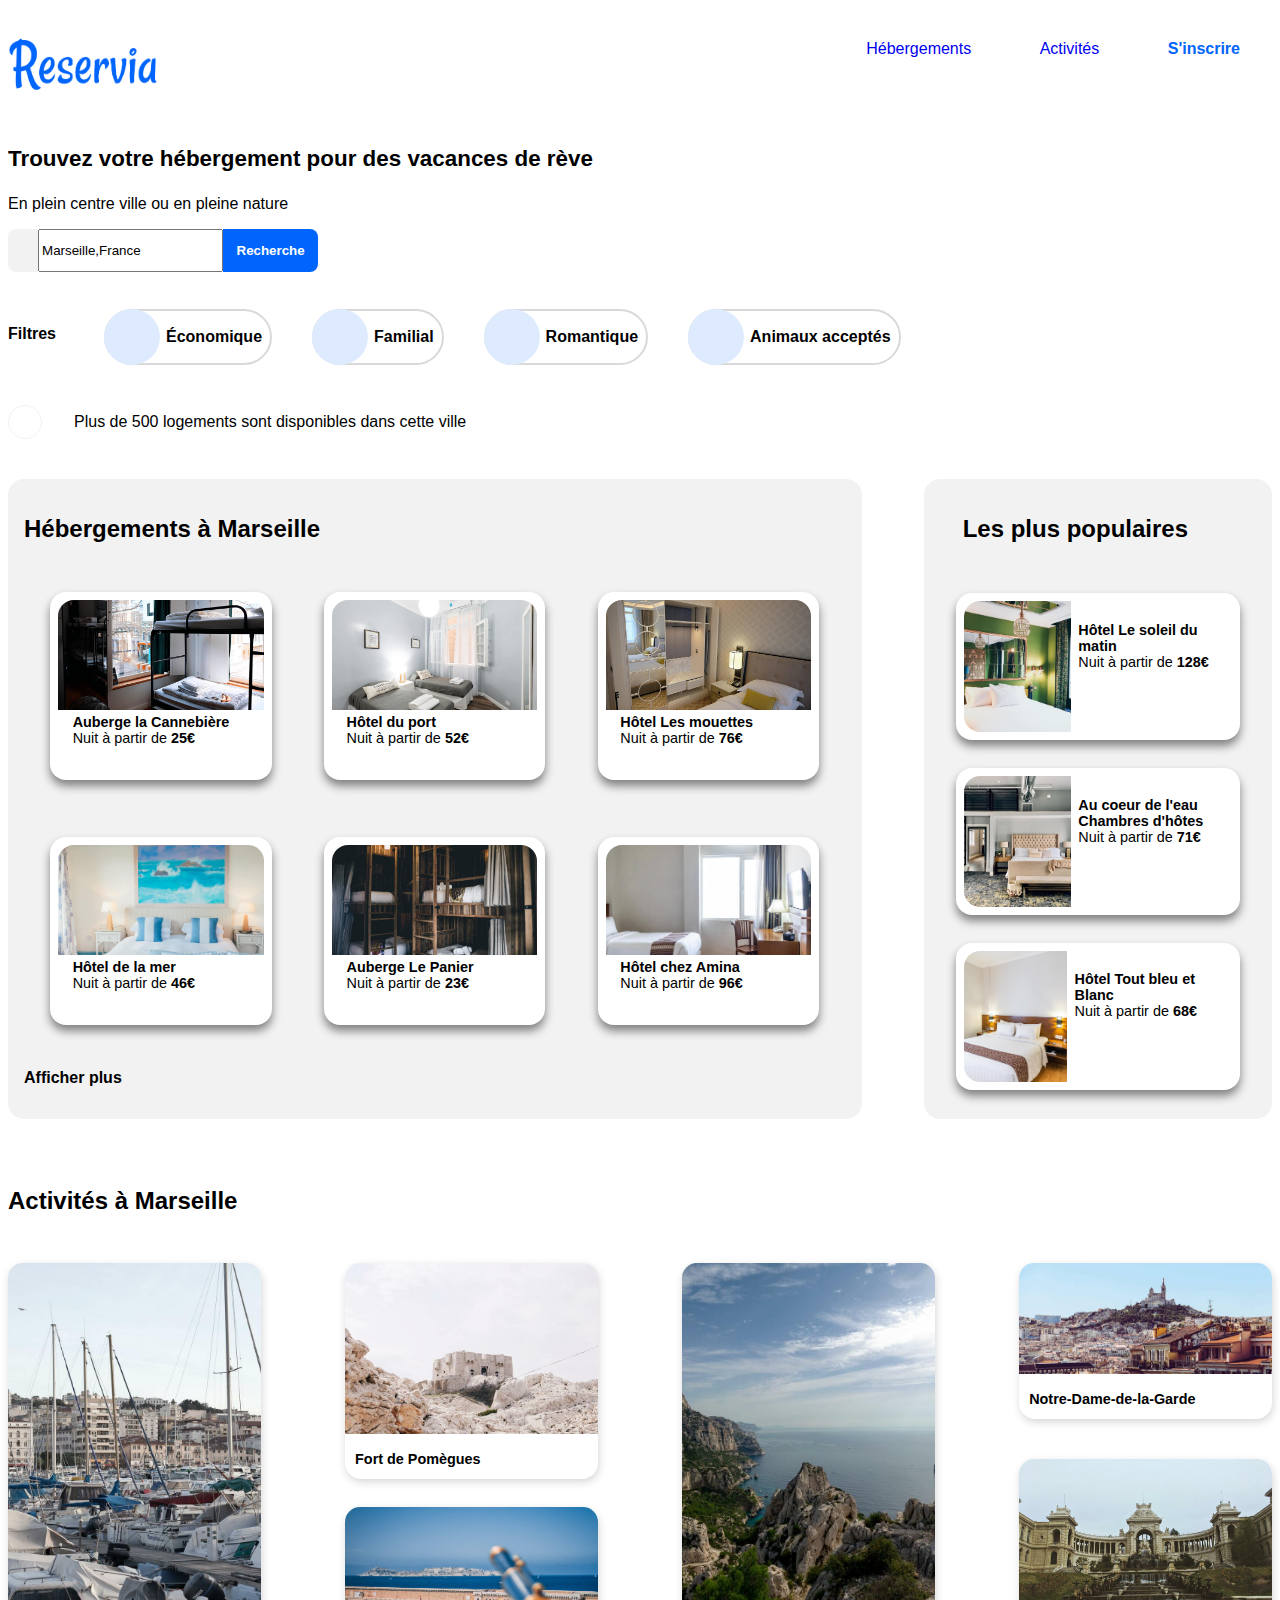
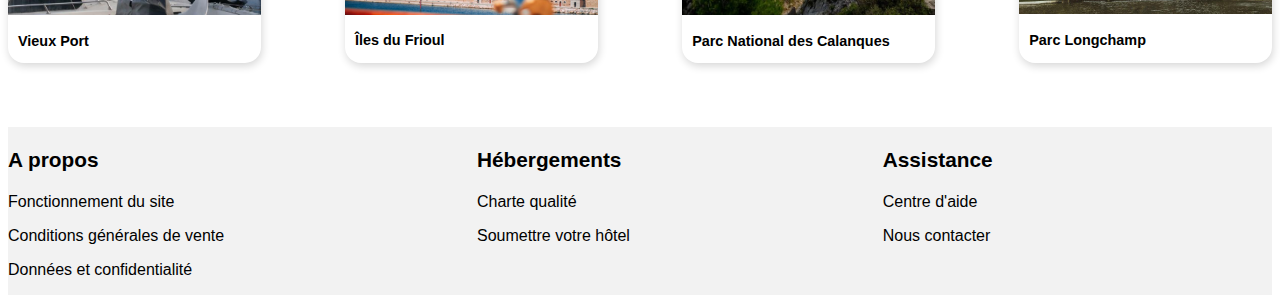
==== index.html @ 0535f6ce "Add smartphone.css and modify tablet.css" ====
<!DOCTYPE html>
<html lang="en">
<head>
    <meta charset="UTF-8">
    <title>Reservia</title>
    <link rel="stylesheet" href="https://cdnjs.cloudflare.com/ajax/libs/font-awesome/5.15.3/css/all.min.css" integrity="sha384-SZXxX4whJ79/gErwcOYf+zWLeJdY/qpuqC4cAa9rOGUstPomtqpuNWT9wdPEn2fk" crossorigin="anonymous">
    <link rel="stylesheet" href="style.css"/>
    <link rel="stylesheet" media="screen and (max-width: 1199px)" href="desktop.css" />
    <link rel="stylesheet" media="screen and (max-width: 991px)" href="tablet.css" />
    <link rel="stylesheet" media="screen and (max-width: 767px)" href="smartphone.css" />
</head>
<body>
    <header class="main-header"><!-- Logo et menu--> 
        <div class="container">
            <p class="logoReservia">
                <img src="images/logo/Reservia@3x.png" width="150" height="80" alt="logo Reservia">
            </p>
            <nav class="main-nav">
                <ul class="main-nav-menu">
                    <li><a href="#hebergements" id="text">Hébergements</a></li>
                    <li><a href="#activities" id="text">Activités</a></li>
                    <li><a href="#" id="inscription">S'inscrire</a></li>
                </ul>
            </nav>
        </div>
    </header>
    <section class="filter-menu"> <!-- principal title and search field-->
        <p id="FilterTitle"> 
            Trouvez votre hébergement pour des vacances de rève
        </p>  
        <p>En plein centre ville ou en pleine nature</p>
        <form class="searchbar">
            <div class="icon">
                <i class="fas fa-map-marker-alt"></i>
            </div>
            <input class="text-search" name="recherche" value="Marseille,France">
            <button class="research">
                <p>Recherche</p>
            </button>        
        </form>
        <div class="Filters">
            <p><span class="bolder">Filtres</span></p>
            <div class= "filters-icons">
                <div class="searchFiltersFilter">
                    <div class="searchFiltersFilterWrapicon">
                        <i class="fas fa-money-bill-wave"></i>
                    </div>
                    <span class="searchFiltersFilterTitle">Économique</span>
                </div>
                <div class="searchFiltersFilter">
                    <div class="searchFiltersFilterWrapicon">
                        <i class="fas fa-child"></i>
                    </div>
                    <span class="searchFiltersFilterTitle">Familial</span>
                </div>
                <div class="searchFiltersFilter">
                    <div class="searchFiltersFilterWrapicon">
                        <i class="fas fa-heart"></i>
                    </div>
                    <span class="searchFiltersFilterTitle">Romantique</span>
                </div>
                <div class="searchFiltersFilter">
                    <div class="searchFiltersFilterWrapicon">
                        <i class="fas fa-dog"></i>
                    </div>
                    <span class="searchFiltersFilterTitle">Animaux acceptés</span>
                </div>
            </div>
        </div>
        <div class="info"> <!--info bar-->
            <div class="InfoIcon">
                <i class="fas fa-info"></i>
            </div>
            <p class="infoTitle">Plus de 500 logements sont disponibles dans cette ville</p>
    </section>
    <section class="hebergements" id="hebergements"> <!-- Hébergement -->
        <div class="popular">
            <h2>Hébergements à Marseille</h2>
                <div class="full-box">
                    <div class=box>
                        <img src="images/hebergement/marcus-loke-WQJvWU_HZFo-unsplash.jpg" alt="Auberge la Cannebière"/>
                        <div class="descriptif">
                            <p style="margin-block-start: 0; margin-block-end: 0;"><span class="bolder">Auberge la Cannebière</span></p>
                            <p style="margin-block-start: 0; margin-block-end: 0;">Nuit à partir de <span class="bolder">25€</span></p>
                            <div class="stars">
                                <span class="full-star"><i class="fas fa-star"></i></span>
                                <span class="full-star"><i class="fas fa-star"></i></span>
                                <span class="full-star"><i class="fas fa-star"></i></span>
                                <span class="full-star"><i class="fas fa-star"></i></span>
                                <span class="empty-star"><i class="fas fa-star"></i></span>
                            </div>    
                        </div>
                    </div>
                    <div class=box>
                        <img src="images/hebergement/fred-kleber-gTbaxaVLvsg-unsplash.jpg" alt="Hôtel du port"/>
                        <div class="descriptif">
                            <p style="margin-block-start: 0; margin-block-end: 0;"><span class="bolder">Hôtel du port</span></p>
                            <p style="margin-block-start: 0; margin-block-end: 0;">Nuit à partir de <span class="bolder">52€</span></p>
                            <div class="stars">
                                <span class="full-star"><i class="fas fa-star"></i></span>
                                <span class="full-star"><i class="fas fa-star"></i></span>
                                <span class="full-star"><i class="fas fa-star"></i></span>
                                <span class="full-star"><i class="fas fa-star"></i></span>
                                <span class="full-star"><i class="fas fa-star"></i></span>
                            </div>    
                        </div>
                    </div>
                    <div class=box>
                        <img src="images/hebergement/reisetopia-B8WIgxA_PFU-unsplash.jpg" alt="Hôtel Les mouettes"/>
                        <div class="descriptif">
                            <p style="margin-block-start: 0; margin-block-end: 0;"><span class="bolder">Hôtel Les mouettes</span></p>
                            <p style="margin-block-start: 0; margin-block-end: 0;">Nuit à partir de <span class="bolder">76€</span></p>
                            <div class="stars">
                                <span class="full-star"><i class="fas fa-star"></i></span>
                                <span class="full-star"><i class="fas fa-star"></i></span>
                                <span class="full-star"><i class="fas fa-star"></i></span>
                                <span class="full-star"><i class="fas fa-star"></i></span>
                                <span class="empty-star"><i class="fas fa-star"></i></span>
                            </div>    
                        </div>
                    </div>
                    <div class=box>
                        <img src="images/hebergement/annie-spratt-Eg1qcIitAuA-unsplash.jpg" alt="Hôtel de la mer"/>
                        <div class="descriptif">
                            <p style="margin-block-start: 0; margin-block-end: 0;"><span class="bolder">Hôtel de la mer</span></p>
                            <p style="margin-block-start: 0; margin-block-end: 0;">Nuit à partir de <span class="bolder">46€</span></p>
                            <div class="stars">
                                <span class="full-star"><i class="fas fa-star"></i></span>
                                <span class="full-star"><i class="fas fa-star"></i></span>
                                <span class="full-star"><i class="fas fa-star"></i></span>
                                <span class="empty-star"><i class="fas fa-star"></i></span>
                                <span class="empty-star"><i class="fas fa-star"></i></span>
                            </div>    
                        </div>
                    </div>
                    <div class=box>
                        <img src="images/hebergement/nicate-lee-kT-ZyaiwBe0-unsplash.jpg" alt="Auberge Le Panier"/>
                        <div class="descriptif">
                            <p style="margin-block-start: 0; margin-block-end: 0;"><span class="bolder">Auberge Le Panier</span></p>
                            <p style="margin-block-start: 0; margin-block-end: 0;">Nuit à partir de <span class="bolder">23€</span>
                            <div class="stars">
                                <span class="full-star"><i class="fas fa-star"></i></span>
                                <span class="full-star"><i class="fas fa-star"></i></span>
                                <span class="full-star"><i class="fas fa-star"></i></span>
                                <span class="full-star"><i class="fas fa-star"></i></span>
                                <span class="empty-star"><i class="fas fa-star"></i></span>
                            </div>    
                        </div>
                    </div>
                    <div class=box>
                        <img src="images/hebergement/febrian-zakaria-M6S1WvfW68A-unsplash.jpg" alt="Hôtel chez Amina"/>
                        <div class="descriptif">
                            <span><B>Hôtel chez Amina</B></span>
                            <span>Nuit à partir de <B>96€</B></span>
                            <div class="stars">
                                <span class="full-star"><i class="fas fa-star"></i></span>
                                <span class="full-star"><i class="fas fa-star"></i></span>
                                <span class="full-star"><i class="fas fa-star"></i></span>
                                <span class="full-star"><i class="fas fa-star"></i></span>
                                <span class="full-star"><i class="fas fa-star"></i></span>
                            </div>    
                        </div>
                    </div> 
                </div> 
            <p><span class="bolder">Afficher plus</span></p>  
        </div>
        <aside class="most-popular"> <!--Box Les plus populaires-->
            <div class="most-popular-text">
                <h2>Les plus populaires</h2>
                <span><i class="fas fa-chart-line"></i></span>
            </div>
                <div class="full-box-aside">
                    <div class=box-aside>
                        <img src="images/hebergement/emile-guillemot-Bj_rcSC5XfE-unsplash.jpg" alt="Hôtel Le soleil du matin"/>
                        <div class="descriptif-aside">
                            <div class="text">
                                <p style="margin-block-start: 0; margin-block-end: 0;"><span class="bolder">Hôtel Le soleil du matin</span></p>
                                <p style="margin-block-start: 0; margin-block-end: 0;">Nuit à partir de <span class="bolder">128€</span></p>    
                            </div>                            
                            <div class="stars">
                                <span class="full-star"><i class="fas fa-star"></i></span>
                                <span class="full-star"><i class="fas fa-star"></i></span>
                                <span class="full-star"><i class="fas fa-star"></i></span>
                                <span class="full-star"><i class="fas fa-star"></i></span>
                                <span class="full-star"><i class="fas fa-star"></i></span>
                            </div>    
                        </div>
                    </div>
                    <div class=box-aside>
                        <img src="images/hebergement/aw-creative-VGs8z60yT2c-unsplash.jpg" alt="Chambres d'hôtes"/>
                        <div class="descriptif-aside">
                            <div class="text">
                                <p style="margin-block-start: 0; margin-block-end: 0;"><span class="bolder">Au coeur de l'eau Chambres d'hôtes</span></p>
                                <p style="margin-block-start: 0; margin-block-end: 0;">Nuit à partir de <span class="bolder">71€</span></p>
                            </div>                            
                            <div class="stars">
                                <span class="full-star"><i class="fas fa-star"></i></span>
                                <span class="full-star"><i class="fas fa-star"></i></span>
                                <span class="full-star"><i class="fas fa-star"></i></span>
                                <span class="full-star"><i class="fas fa-star"></i></span>
                                <span class="empty-star"><i class="fas fa-star"></i></span>
                            </div>    
                        </div>
                    </div>
                    <div class=box-aside-bleu>
                        <img src="images/hebergement/febrian-zakaria-sjvU0THccQA-unsplash.jpg" alt="Hôtel Tout bleu et Blanc"/>
                        <div class="descriptif-aside-bleu">
                            <div class="text">
                                <p style="margin-block-start: 0; margin-block-end: 0;"><span class="bolder">Hôtel Tout bleu et Blanc</span></p>
                                <p style="margin-block-start: 0; margin-block-end: 0;">Nuit à partir de <span class="bolder">68€</span></p>
                            </div>                            
                            <div class="stars">
                                <span class="full-star"><i class="fas fa-star"></i></span>
                                <span class="full-star"><i class="fas fa-star"></i></span>
                                <span class="full-star"><i class="fas fa-star"></i></span>
                                <span class="full-star"><i class="fas fa-star"></i></span>
                                <span class="empty-star"><i class="fas fa-star"></i></span>
                            </div>    
                        </div>
                    </div>
                </div>
        </aside>
    </section>
    <section class="activities" id=activities> <!--Box activités-->
        <h2>Activités à Marseille</h2>
        <div class="full-activities">
            <div class="box-port">
                <img src="images/activites/reno-laithienne-QUgJhdY5Fyk-unsplash.jpg" alt="Vieux Port"/>
                <div class="text-activities">
                    <p>
                        <span class="bolder">Vieux Port</span> 
                    </p>
                </div>
            </div>  
            <div class="box-pomegues-frioul">
                <div class="box-pomegues">           
                    <img src="images/activites/paul-hermann-QFTrLdQIRhI-unsplash.jpg" alt="Fort de Pomègues"/>
                    <div class="text-activities">
                        <p>
                            <span class="bolder">Fort de Pomègues</span>
                        </p>
                    </div>
                </div>
                <div class="box-frioul"> 
                    <img src="images/activites/kevin-hikari-rV_Qd1l-VXg-unsplash.jpg" alt="Iles du Frioul"/>
                    <div class="text-activities">
                        <p>
                            <span class="bolder">Îles du Frioul</span>
                        </p>   
                    </div>                      
                </div>
            </div> 
            <div class="box-calanques">           
                <img src="images/activites/kilyan-sockalingum-NR8-cBCN3aI-unsplash.jpg" alt="Port national des Calanques"/>
                <div class="text-activities">
                    <p>
                        <span class="bolder">Parc National des Calanques</span>
                    </p>
                </div>
            </div>                   
            <div class="box-dame-longchamp">
                <div class="box-longchamp"> 
                    <img src="images/activites/lena-paulin-wH2-EJoDcV0-unsplash.jpg" alt="Parc Longchamp"/>
                    <div class="text-activities">
                        <p>
                            <span class="bolder">Parc Longchamp</span> 
                        </p>
                    </div>
                </div>
                <div class="box-dame">           
                    <img src="images/activites/florian-wehde-xW9e8gdotxI-unsplash.jpg" alt="Notre Dame de la Garde"/>
                    <div class="text-activities">
                        <p>
                            <span class="bolder">Notre-Dame-de-la-Garde</span>
                        </p>
                    </div>
                </div>
            </div>           
        </div>
    </section>
    <footer> 
        <div class="FooterText">      
            <div class="a-propos">
                <p class="FootText">
                    <span class="bolder">A propos</span>
                </p>
                <p>Fonctionnement du site</p>
                <p>Conditions générales de vente</p>
                <p>Données et confidentialité</p>
            </div>
            <div class="nos-hebergements">
                <p class="FootText">
                    <span class="bolder">Hébergements</span> 
                </p>
                <p>Charte qualité</p>
                <p>Soumettre votre hôtel</p>
            </div>
            <div class="assistance">
                <p class="FootText">
                    <span class="bolder">Assistance</span>
                </p>
                <p>Centre d'aide</p>
                <p>Nous contacter</p>
            </div>
        </div>
    </footer>
</body>
</html>
---- style.css ----
@font-face
{
    font-family: 'Raleway';
    src: url('font/Raleway');
    src: url('font/Raleway-Italic-VariableFont_wght.ttf') format('ttf'),
         url('font/Raleway-VariableFont_wght.ttf') format('ttf');
    font-weight: normal;
    font-style: normal;
}
body {
    font-family: 'Raleway', Arial, sans-serif;

}
a:link {
    text-decoration: none;
}
.bolder{
    font-weight: bolder;
}

/*Header*/

.container {
	width: 1440px;
	max-width: 100%;
  	margin: auto;
}
.main-header .container {
	display: flex;
	align-items: space-between;
	justify-content: space-between;
	flex-wrap: wrap;
    margin-top: 0;
}
.header img {
	max-width: 100%;
	height: auto;
}
.main-nav-menu{
    margin-top: 0;
}
.main-nav li {
	display: inline;
    text-decoration: none;
}
.main-nav li #text:hover{
    border-top: 3px solid #0065FC;
    color: #0065FC;
}
#inscription{
    font-weight: bold;
    color: #0065FC;
}
.main-nav a{
	display: inline-block;
	padding:  2em 2em;
}

/*search bar*/

.filter-menu{
    width: 1440px;
    max-width: 100%;
    margin: auto;
}
.filter-menu #FilterTitle{
    font-size: 1.4em;
    font-weight: bolder;
}
.searchbar{
    border: 0 solid #f2f2f2;
    display: inline-flex;
    max-width: 100%;   
    overflow: hidden;
    border-radius: 8px;
    margin-bottom: 5px;        
}
.icon{   
    display: flex; 
    background-color: #f2f2f2;
    justify-content: center;
    align-items: center;
    width: 45px;
}
.textsearch{
    width: 200px;
    padding-left: 10px;
    border-style: hidden;
}
.research{
    background-color: #0065FC;
    width: 44%;       
    border: none;
    color: white;
    font-weight: bold;
}

/*Filters*/

.filters-icons{
    display: flex;
    flex-direction: row;
    margin-left: 3em;
}
.searchFiltersFilter:hover{
    background-color: #0065FC;
}
.searchFiltersFilter {
    display: flex;
    align-items: center;
    margin-right: 2.5rem;
    border: 2px solid #d9d9d9;
    border-radius: 2rem;
    margin-bottom: 1rem;
    cursor: pointer;
    font-weight: bold;
}
.searchFiltersFilterWrapicon {
    background-color: #DEEBFF;
    border-radius: 100%;
    height: 3.5rem;
    width: 3.5rem;
    min-height: 2.5rem;
    min-width: 2.5rem;
    display: flex;
    align-items: center;
    justify-content: center;
    margin: -2px;
    color: #0065FC;
}
.searchFiltersFilterTitle{
    margin-left: 0.5em;
    margin-right: 0.5em;
}
.Filters {
    display: flex;
    margin-top: 2rem;
    flex-wrap: wrap;
}

/*info bar*/

.info{
    display: flex;
    flex-wrap: wrap;
    align-items: center;
}
.info{
    display: flex;
    flex-direction: row;
    margin-top: 1em;
    margin-bottom: 2em;
}
.InfoIcon{
    display: flex;
    color: blue;
    border: 1px solid #F2F2F2;
    border-radius: 100%;
    width: 2em;
    height: 2em;
    align-items: center;
    justify-content: center;
    margin-right: 2em;
}
.infotitle{
    display: flex;
    margin-left: 15em;
}

/*Body section class=hebergements*/

.hebergements{
    display: flex;
    flex-direction: row;
    justify-content: space-between;
    flex-wrap: wrap;
    margin-top: 3em;
    margin-bottom: 3em;
    width: 1440px;
    max-width: 100%;
    margin: auto;
}

/*Body class=popular*/

.popular{
    display: flex;
    flex-direction: column;
    justify-content: space-between;
    width: 65%;
    min-height: 38em;
    align-content: center;
    text-align: left;
    background-color: #F2F2F2;
    border-radius: 1rem;
    padding: 1em;
}
.full-box{
    display: flex;
    flex-direction: row;
    flex-wrap: wrap;
    justify-content: space-around;
    align-content: space-around;
    align-items: center;
    height: 100%;
    width: 100%;    
}
.box{
    width: 25%;
    height: 35%;
    border-radius: 1rem;
    box-shadow :0 6px 10px grey;
    padding: 0.5em;
    background-color: white;
}
.box img{
    max-height: 100%;
    max-width: 100%;
    width: 100%;
    height: 110px;
    border-top-left-radius: 1rem;
    border-top-right-radius: 1rem;
    object-fit: cover;   
}
.empty-star{
    color: #F2F2F2;
}
.full-star{
    color: #0065FC;
}
.descriptif{
    display: flex;
    flex-direction: column;
    flex-wrap: wrap;
    font-size: 0.9em;
    margin-left: 1em;
}

/*Body aside class=Most popular*/

.most-popular{
    display: flex;
    flex-direction: column;
    width: 25%;
    min-height: 38em;
    background-color: #F2F2F2;
    border-radius: 1rem;
    padding: 1em;
}
.most-popular-text{
    display: flex;
    align-items: center;
    justify-content: space-around;
}
.full-box-aside{
    display: flex;
    flex-direction: column;
    align-items: center;
    justify-content: space-around;
    height: 100%;
    margin-top: 1em;
}
.box-aside{
    display: flex;
    flex-direction: row;
    width: 85%;
    height: 25%;
    border-radius: 1rem;
    box-shadow :0 6px 10px grey;
    padding: 0.5em;
    background-color: white;
}  
.box-aside img{
    width: 40%;
    height: 100%;
    border-top-left-radius: 1rem;
    border-bottom-left-radius: 1rem;
    object-fit: cover;   
}
.descriptif-aside{
    display: flex;
    flex-direction: column;
    flex-wrap: wrap;
    justify-content: space-around;
    margin-left: 0.5em;
    font-size: 0.9em;  
}
.box-aside-bleu{
    display: flex;
    flex-direction: row;
    width: 85%;
    height: 25%;
    border-radius: 1rem;
    box-shadow :0 6px 10px grey;
    padding: 0.5em;
    background-color: white;
}  
.box-aside-bleu img{
    width: 40%;
    height: 100%;
    border-top-left-radius: 1rem;
    border-bottom-left-radius: 1rem;
    object-fit: cover;   
}
.descriptif-aside-bleu{
    display: flex;
    flex-direction: column;
    flex-wrap: wrap;
    justify-content: space-around;
    margin-left: 0.5em;
    font-size: 0.9em;  
}

/*Section Activities*/

.activities{
    width: 1440px;
    max-width: 100%;
    margin: auto;
    padding-top: 3em;
}
.full-activities{
    display: flex;
    flex-flow: row;
    justify-content: space-between;
    align-content: space-between;
    margin-top: 3em;
    width: 100%;
    height: 25em;
}
.text-activities{
    margin-left: 10px;    
}
/*Box Dame-Longchamp*/

.box-dame-longchamp{
    display: flex;
    flex-direction: column-reverse;
    justify-content: space-between;
    width: 20%;
    height: 100%;
}
.box-longchamp img{
    height: 76%;
    width: 100%;
    max-width: 100%;
    object-fit: cover;
    object-position: 0% 40%;
    background-color: white;
    border-radius: 15px 15px 0px 0px;  
}
.box-longchamp{
    width: 100%;
    height: 51%;
    border-radius: 1rem;
    box-shadow: 1px 3px 8px #d6d6d6;
    font-size: 0.9em;
}
.box-dame img{
    height: 71%;
    max-height: 100%;
    width: 100%;
    max-width: 100%;
    object-fit: cover;
    object-position: 0% 20%;
    background-color: white;
    border-radius: 15px 15px 0px 0px;  
}
.box-dame{
    width: 100%;
    height: 39%;
    border-radius: 1rem;
    box-shadow: 1px 3px 8px #d6d6d6;
    font-size: 0.9em;
}

/*Box pomegues-frioul*/

.box-pomegues-frioul{
    display: flex;
    flex-direction: column;
    justify-content: space-between;
    width: 20%;
    height: 100%;
}
.box-pomegues img{
    height: 79%;
    max-height: 100%;
    width: 100%;
    max-width: 100%;
    object-fit: cover;
    object-position: 0% 40%;
    background-color: white;
    border-radius: 15px 15px 0px 0px;  
}
.box-pomegues{
    width: 100%;
    height: 54%;
    border-radius: 1rem;
    box-shadow: 1px 3px 8px #d6d6d6;
    font-size: 0.9em;
}
.box-frioul img{
    height: 69%;
    max-height: 100%;
    width: 100%;
    max-width: 100%;
    object-fit: cover;
    object-position: 0% 20%;
    background-color: white;
    border-radius: 15px 15px 0px 0px;  
}
.box-frioul{
    width: 100%;
    height: 39%;
    border-radius: 1rem;
    box-shadow: 1px 3px 8px #d6d6d6;
    font-size: 0.9em;
}

/*box calanques*/

.box-calanques img{
    height: 88%;
    max-height: 100%;
    width: 100%;
    object-fit: cover;
    background-color: white;
    border-radius: 15px 15px 0px 0px;
}
.box-calanques{
    width: 20%;
    height: 100%;
    border-radius: 1rem;
    box-shadow: 1px 3px 8px #d6d6d6;
    font-size: 0.9em;
}

/*box-port*/

.box-port img{
    height: 88%;
    max-height: 100%;
    width: 100%;
    object-fit: cover;
    background-color: white;
    border-radius: 15px 15px 0px 0px;
}
.box-port{
    width: 20%;
    height: 100%;
    border-radius: 1rem;
    box-shadow: 1px 3px 8px #d6d6d6;
    font-size: 0.9em;
}

/*footer*/

footer{
    display: flex;
    flex-direction: row;
    background-color: #F2F2F2;
    margin-top: 4em;
}
.FooterText{
    display: flex;
    width: 1440px;
    max-width: 100%;
    margin: auto;
}
.FootText{
    font-size: 1.3em;
}
.nos-hebergements{
    margin-left: 20%;
}
.assistance{
    margin-left: 20%;
}
---- desktop.css ----
@media all and (min-width:992px) and (max-width:1199px)
{
.container{
    width: 100%;
    margin: auto;
}

/*Popular*/

.popular{
    display: flex;
    flex-direction: column;
    justify-content: space-between;
    width: 60%;
    align-content: center;
    background-color: #F2F2F2;
    border-radius: 1rem;
    padding: 1em;
    font-size: 0.8em;
}
.full-box{
    display: flex;
    flex-direction: row;
    flex-wrap: wrap;
    justify-content: space-around;
    align-content: space-around;
    align-items: center;
    height: 100%;
    width: 100%;
    margin-top: 0.6em;
}
.box{
    width: 40%;
    height: 27%;
    border-radius: 1rem;
    box-shadow: 0 6px 10px grey;
    padding: 0.5em;
    background-color: white;
}
.box img{
    max-height: 100%;
    max-width: 100%;
    width: 100%;
    height: 8em;
    border-top-left-radius: 1rem;
    border-top-right-radius: 1rem;
    object-fit: cover;
}

/*MostPopular*/

.full-box-aside{
    display: flex;
    flex-direction: column;
    align-items: center;
    justify-content: space-around;
    height: 85%;
}
.most-popular-text{
    display: flex;
    align-items: center;
    justify-content: space-around;
    font-size: 0.8em;
}
.box-aside{
    display: flex;
    flex-direction: row;
    width: 96%;
    height: 20%;
    border-radius: 1rem;
    box-shadow: 0 6px 10px grey;
    padding: 0.5em;
    background-color: white;
}
.box-aside img{
    width: 40%;
    height: 100%;
    border-top-left-radius: 1rem;
    border-bottom-left-radius: 1rem;
    object-fit: cover;
}

/*activities*/

.full-activities{
    display: flex;
    flex-flow: row;
    justify-content: space-between;
    align-content: space-between;
    margin-top: 3em;
    width: 100%;
    height: 20em;
}
.box-port{
    width: 22%;
    height: 100%;
    border-radius: 1rem;
    box-shadow: 1px 3px 8px #d6d6d6;
    font-size: 0.9em;
}
.box-port img{
    height: 87%;
    max-height: 100%;
    width: 100%;
    object-fit: cover;
    background-color: white;
    border-radius: 15px 15px 0px 0px;
}
.box-pomegues-frioul{
    display: flex;
    flex-direction: column;
    justify-content: space-between;
    width: 22%;
    height: 100%;
}
.box-pomegues{
    width: 100%;
    height: 50%;
    border-radius: 1rem;
    box-shadow: 1px 3px 8px #d6d6d6;
    font-size: 0.9em;
}
.box-pomegues img{
    height: 76%;
    max-height: 100%;
    width: 100%;
    max-width: 100%;
    object-fit: cover;
    object-position: 20% 50%;
    background-color: white;
    border-radius: 15px 15px 0px 0px;
}
.box-frioul{
    width: 100%;
    height: 40%;
    border-radius: 1rem;
    box-shadow: 1px 3px 8px #d6d6d6;
    font-size: 0.9em;
}
.box-frioul img{
    height: 69%;
    max-height: 100%;
    width: 100%;
    max-width: 100%;
    object-fit: cover;
    object-position: 0% 20%;
    background-color: white;
    border-radius: 15px 15px 0px 0px;
}
.box-calanques{
    width: 22%;
    height: 100%;
    border-radius: 1rem;
    box-shadow: 1px 3px 8px #d6d6d6;
    font-size: 0.9em;
}
.box-calanques img{
    height: 87%;
    max-height: 100%;
    width: 100%;
    object-fit: cover;
    background-color: white;
    border-radius: 15px 15px 0px 0px;
}
.box-dame-longchamp{
    display: flex;
    flex-direction: column-reverse;
    justify-content: space-between;
    width: 22%;
    height: 100%;
}
.box-longchamp{
    width: 100%;
    height: 51%;
    border-radius: 1rem;
    box-shadow: 1px 3px 8px #d6d6d6;
    font-size: 0.9em;
}
.box-longchamp img{
    height: 76%;
    width: 100%;
    max-width: 100%;
    object-fit: cover;
    object-position: 0% 40%;
    background-color: white;
    border-radius: 15px 15px 0px 0px;
}
.box-dame{
    width: 100%;
    height: 39%;
    border-radius: 1rem;
    box-shadow: 1px 3px 8px #d6d6d6;
    font-size: 0.9em;
}
.box-dame img{
    height: 71%;
    max-height: 100%;
    width: 100%;
    max-width: 100%;
    object-fit: cover;
    object-position: 0% 20%;
    background-color: white;
    border-radius: 15px 15px 0px 0px;
}

/*footer*/

.FooterText {
    display: flex;
    width: 100%;
    margin: auto;
    justify-content: space-between;
}
---- tablet.css ----
@media all and (min-width:768px) and (max-width:991px)
{

/*header*/

.main-header{
    width: 80%;
    align-content: center;
    margin: auto;
}
.container{
    display: inline-block;
    justify-content: center;
    margin: auto;
}
.logoReservia{
    float: left;
    width: 250px;
    border: 1px solid black;
}
.main-nav-menu{
    float: right;
}

/*filterMenu*/

.filter-menu {
    margin: auto;
    display: flex;
    flex-direction: column;
    align-items: center;
    width: 75%;
    align-content: center;
}
.filter-menu #FilterTitle{
    font-size: 1.3em;
    font-weight: bolder;
}
.Filters {
    display: flex;
    margin-top: 2rem;
    flex-wrap: wrap;
    flex-direction: column;
    align-content: center;
    width: 90%;
}
.filters-icons {
    display: flex;
    flex-direction: row;
    flex-wrap: wrap;
    justify-content: space-around;
    width: 95%;
}
.searchFiltersFilter {
    display: flex;
    align-items: center;
    border: 2px solid #d9d9d9;
    border-radius: 2rem;
    margin-bottom: 1rem;
    cursor: pointer;
    font-weight: bold;
}

/*hebergements*/

.hebergements {
    display: flex;
    flex-direction: column-reverse;
    align-items: center;
    justify-content: space-between;
    margin-top: 2em;
    margin-bottom: 3em;
    margin: auto;
}
.popular {
    display: flex;
    flex-direction: column;
    justify-content: space-between;
    width: 75%;
    height: 45em;
    background-color: #F2F2F2;
    border-radius: 1rem;
    padding: 1em;
}
.full-box {
    display: flex;
    flex-direction: row;
    flex-wrap: wrap;
    justify-content: space-between;
    height: 100%;
    width: 100%;
}
.box {
    width: 45%;
    height: 27%;
    border-radius: 1rem;
    box-shadow: 0 6px 10px grey;
    padding: 0.5em;
    background-color: white;
}

.most-popular {
    display: flex;
    flex-direction: column;
    width: 75%;
    background-color: #F2F2F2;
    border-radius: 1rem;
    padding: 1em;
    height: 39em;
    margin-bottom: 5em;
}
.most-popular-text {
    display: flex;
    align-items: center;
    justify-content: space-between;
}
.full-box-aside {
    display: flex;
    flex-direction: column;
    align-items: center;
    justify-content: space-between;
    height: 84%;
    margin-top: 1em;
}
.box-aside {
    display: flex;
    flex-direction: row;
    width: 85%;
    height: 25%;
    border-radius: 1rem;
    box-shadow: 0 6px 10px grey;
    padding: 0.5em;
    background-color: white;
}
.box-aside img {
    width: 45%;
    height: 100%;
    border-top-left-radius: 1rem;
    border-bottom-left-radius: 1rem;
    object-fit: cover;
}
.box-aside-bleu {
    display: flex;
    flex-direction: row;
    width: 85%;
    height: 25%;
    border-radius: 1rem;
    box-shadow: 0 6px 10px grey;
    padding: 0.5em;
    background-color: white;
}
.box-aside-bleu img {
    width: 45%;
    height: 100%;
    border-top-left-radius: 1rem;
    border-bottom-left-radius: 1rem;
    object-fit: cover;
}

/*activities*/

.activities {
    width: 75%;
    margin: auto;
    padding-top: 3em;
    height: 80em;
    padding-bottom: 5em;
}
.full-activities {
    display: flex;
    flex-flow: column;
    justify-content: space-between;
    width: 100%;
    height: 100%;
    flex-direction: column;
    padding: 1em 0 1em 0;
}
.box-port {
    width: 100%;
    height: 15%;
    border-radius: 1rem;
    box-shadow: 1px 3px 8px #d6d6d6;
    font-size: 0.9em;
}
.box-port img {
    height: 76%;
    width: 100%;
    object-fit: cover;
    background-color: white;
    border-radius: 15px 15px 0px 0px;
}
.box-pomegues-frioul {
    display: flex;
    flex-direction: column;
    justify-content: space-between;
    width: 100%;
    height: 30%;
}
.box-pomegues {
    width: 100%;
    height: 45%;
    border-radius: 1rem;
    box-shadow: 1px 3px 8px #d6d6d6;
    font-size: 0.9em;
}
.box-pomegues img {
    height: 76%;
    width: 100%;
    object-fit: cover;
    object-position: 30%;
    background-color: white;
    border-radius: 15px 15px 0px 0px;
}
.box-frioul {
    width: 100%;
    height: 45%;
    border-radius: 1rem;
    box-shadow: 1px 3px 8px #d6d6d6;
    font-size: 0.9em;
}
.box-frioul img {
    height: 76%;
    width: 100%;
    object-fit: cover;
    object-position: 20%;
    background-color: white;
    border-radius: 15px 15px 0px 0px;
}
.box-calanques {
    width: 100%;
    height: 15%;
    border-radius: 1rem;
    box-shadow: 1px 3px 8px #d6d6d6;
    font-size: 0.9em;
}
.box-calanques img {
    height: 76%;
    width: 100%;
    object-fit: cover;
    background-color: white;
    border-radius: 15px 15px 0px 0px;
}
.box-dame-longchamp {
    display: flex;
    flex-direction: column;
    justify-content: space-between;
    width: 100%;
    height: 30%;
}
.box-longchamp {
    width: 100%;
    height: 45%;
    border-radius: 1rem;
    box-shadow: 1px 3px 8px #d6d6d6;
    font-size: 0.9em;
}
.box-longchamp img {
    height: 76%;
    width: 100%;
    object-fit: cover;
    object-position: 40%;
    background-color: white;
    border-radius: 15px 15px 0px 0px;
}
.box-dame {
    width: 100%;
    height: 45%;
    border-radius: 1rem;
    box-shadow: 1px 3px 8px #d6d6d6;
    font-size: 0.9em;
}
.box-dame img {
    height: 76%;
    width: 100%;
    object-fit: cover;
    object-position: 0% 20%;
    background-color: white;
    border-radius: 15px 15px 0px 0px;
}

/*footer*/

footer {
    display: flex;
    flex-direction: row;
    justify-content: center;
    background-color: #F2F2F2;
    margin-top: 6em;
}
.FooterText {
    display: flex;
    width: 75%;
    justify-content: space-between;
    font-size: 0.9em;
}
.FootText{
    font-size: 1.2em;
}
---- smartphone.css ----
@media all and (max-width:767px)
{

/*header*/

.main-header{
    width: 80%;
    align-content: center;
    margin: auto;
}
.container{
    display: inline-block;
    justify-content: center;
    margin: auto;
}
.logoReservia{
    float: left;
    width: 250px;
    border: 1px solid black;
}
.main-nav-menu{
    float: right;
}

/*filterMenu*/

.filter-menu {
    display: flex;
    flex-direction: column;
    align-items: center;
    width: 75%;
}
.filter-menu #FilterTitle{
    font-size: 1.3em;
    font-weight: bolder;
}
.filters-icons {
    flex-wrap: wrap;
    margin-left: 0;
}
.searchFiltersFilter {
    display: flex;
    align-items: center;
    border: 2px solid #d9d9d9;
    border-radius: 2rem;
    margin-bottom: 1rem;
    cursor: pointer;
    font-weight: bold;
}

/*hebergements*/

.hebergements {
    display: flex;
    flex-direction: column-reverse;
    align-items: center;
}
.popular {
    width: 75%;
    height: 88em;
}
.box {
    width: 90%;
    height: 13%;
}
.most-popular {
    display: flex;
    width: 75%;
    padding: 1em;
    height: 45em;
    margin-bottom: 5em;
}
.box-aside {
    width: 90%;
}
.box-aside img {
    width: 47%;
}
.box-aside-bleu {
    width: 90%;
}
.box-aside-bleu img {
    width: 47%;
}

/*activities*/

.activities {
    width: 75%;
    height: 80em;
    padding-bottom: 5em;
}
.full-activities {
    flex-flow: column;
    height: 100%;
    flex-direction: column;
    padding: 1em 0 1em 0;
}
.box-port {
    width: 100%;
    height: 15%;
}
.box-port img {
    height: 76%;
}
.box-pomegues-frioul {
    width: 100%;
    height: 30%;
}
.box-pomegues {
    width: 100%;
    height: 45%;
}
.box-pomegues img {
    height: 76%;
    object-position: 30%;
}
.box-frioul {
    height: 45%;
}
.box-frioul img {
    height: 76%;
    object-position: 20%;
}
.box-calanques {
    width: 100%;
    height: 15%;
}
.box-calanques img {
    height: 76%;
}
.box-dame-longchamp {
    width: 100%;
    height: 30%;
}
.box-longchamp {
    width: 100%;
    height: 45%;
}
.box-longchamp img {
    object-position: 40%;
}
.box-dame {
    width: 100%;
    height: 45%;
}
.box-dame img {
    height: 76%;
}

/*footer*/

footer {
    margin-top: 6em;
}
.FooterText {
    display: flex;
    flex-direction: column;
    width: 75%;
}
.FootText{
    font-size: 1.2em;
}
.nos-hebergements{
    margin: 0;
}
.assistance{
    margin: 0;
}
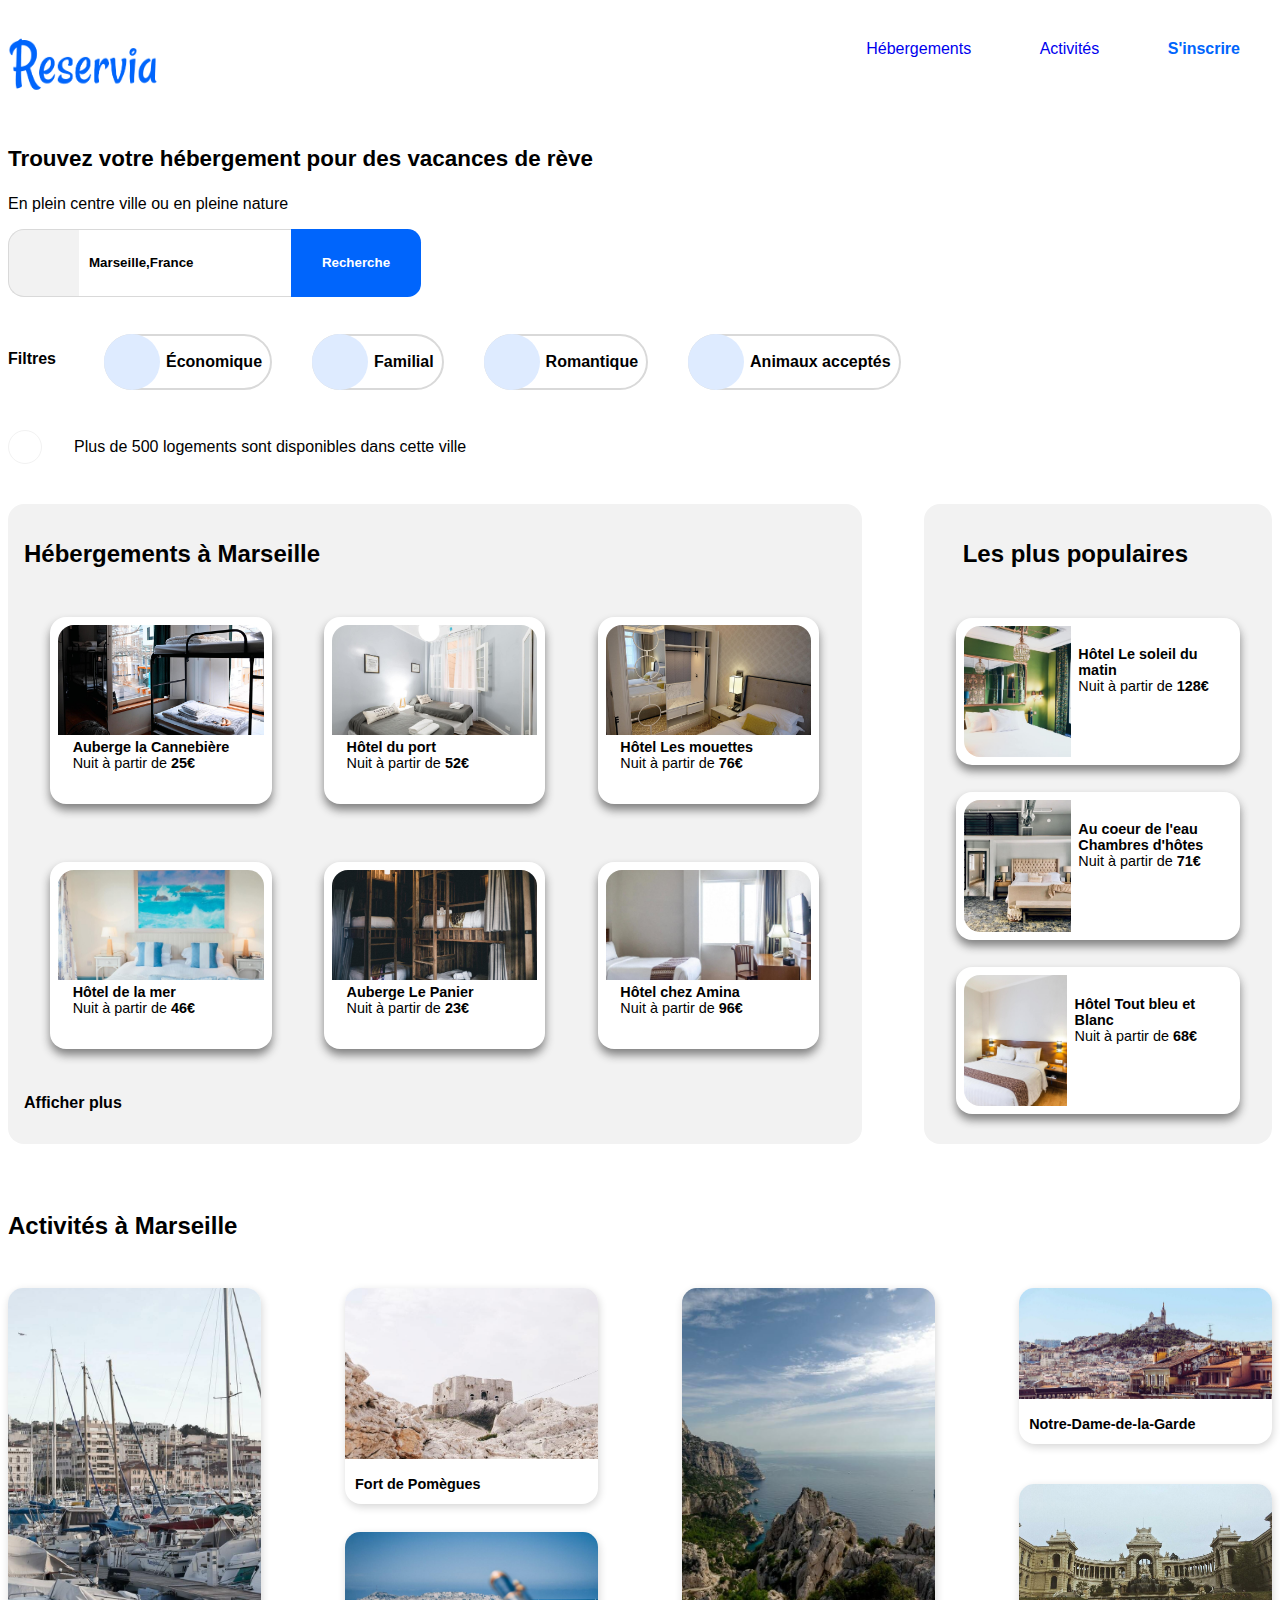
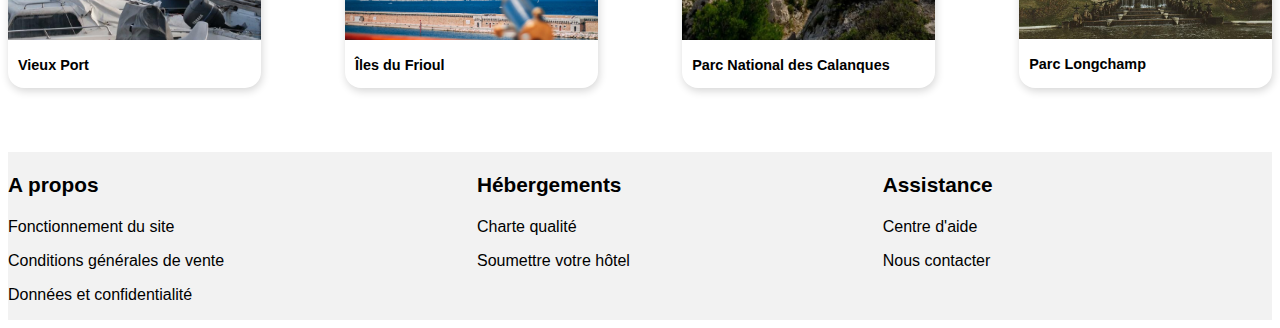
==== commit f6213607: "add icon searc on html and css" ====
--- a/index.html
+++ b/index.html
@@ -35,7 +35,8 @@
             </div>
             <input class="text-search" name="recherche" value="Marseille,France">
             <button class="research">
-                <p>Recherche</p>
+                <p class="ResearchText" style="margin-block-start: 0; margin-block-end: 0;">Recherche</p>
+                <i class="fas fa-search"></i>
             </button>        
         </form>
         <div class="Filters">
--- a/style.css
+++ b/style.css
@@ -71,28 +71,41 @@
     border: 0 solid #f2f2f2;
     display: inline-flex;
     max-width: 100%;   
-    overflow: hidden;
     border-radius: 8px;
     margin-bottom: 5px;        
 }
 .icon{   
-    display: flex; 
+    display: flex;
     background-color: #f2f2f2;
+    border: 1px solid #d9d9d9;
+    border-right: none;
+    border-top-left-radius: 1em;
+    border-bottom-left-radius: 1em;
     justify-content: center;
     align-items: center;
-    width: 45px;
-}
-.textsearch{
+    width: 70px;
+}
+.text-search{
     width: 200px;
     padding-left: 10px;
-    border-style: hidden;
+    border-top: 1px solid #d9d9d9;
+    border-bottom: 1px solid #d9d9d9;
+    border-left: none;
+    border-right: none;
+    font-weight: bolder;
 }
 .research{
     background-color: #0065FC;
-    width: 44%;       
+    width: 130px;  
+    padding: 2em;     
     border: none;
+    border-top-right-radius: 1em;
+    border-bottom-right-radius: 1em;
     color: white;
-    font-weight: bold;
+    font-weight: bolder;
+}
+.fas.fa-search{
+    display: none;
 }
 
 /*Filters*/
--- a/smartphone.css
+++ b/smartphone.css
@@ -46,6 +46,18 @@
     margin-bottom: 1rem;
     cursor: pointer;
     font-weight: bold;
+}
+.ResearchText{
+    display: none;
+}
+.research{
+    width: 70px;
+    border-top-left-radius: 1em;  
+    border-bottom-left-radius: 1em;
+    margin-left: -2px;
+}
+.fas.fa-search{
+    display: initial;
 }
 
 /*hebergements*/
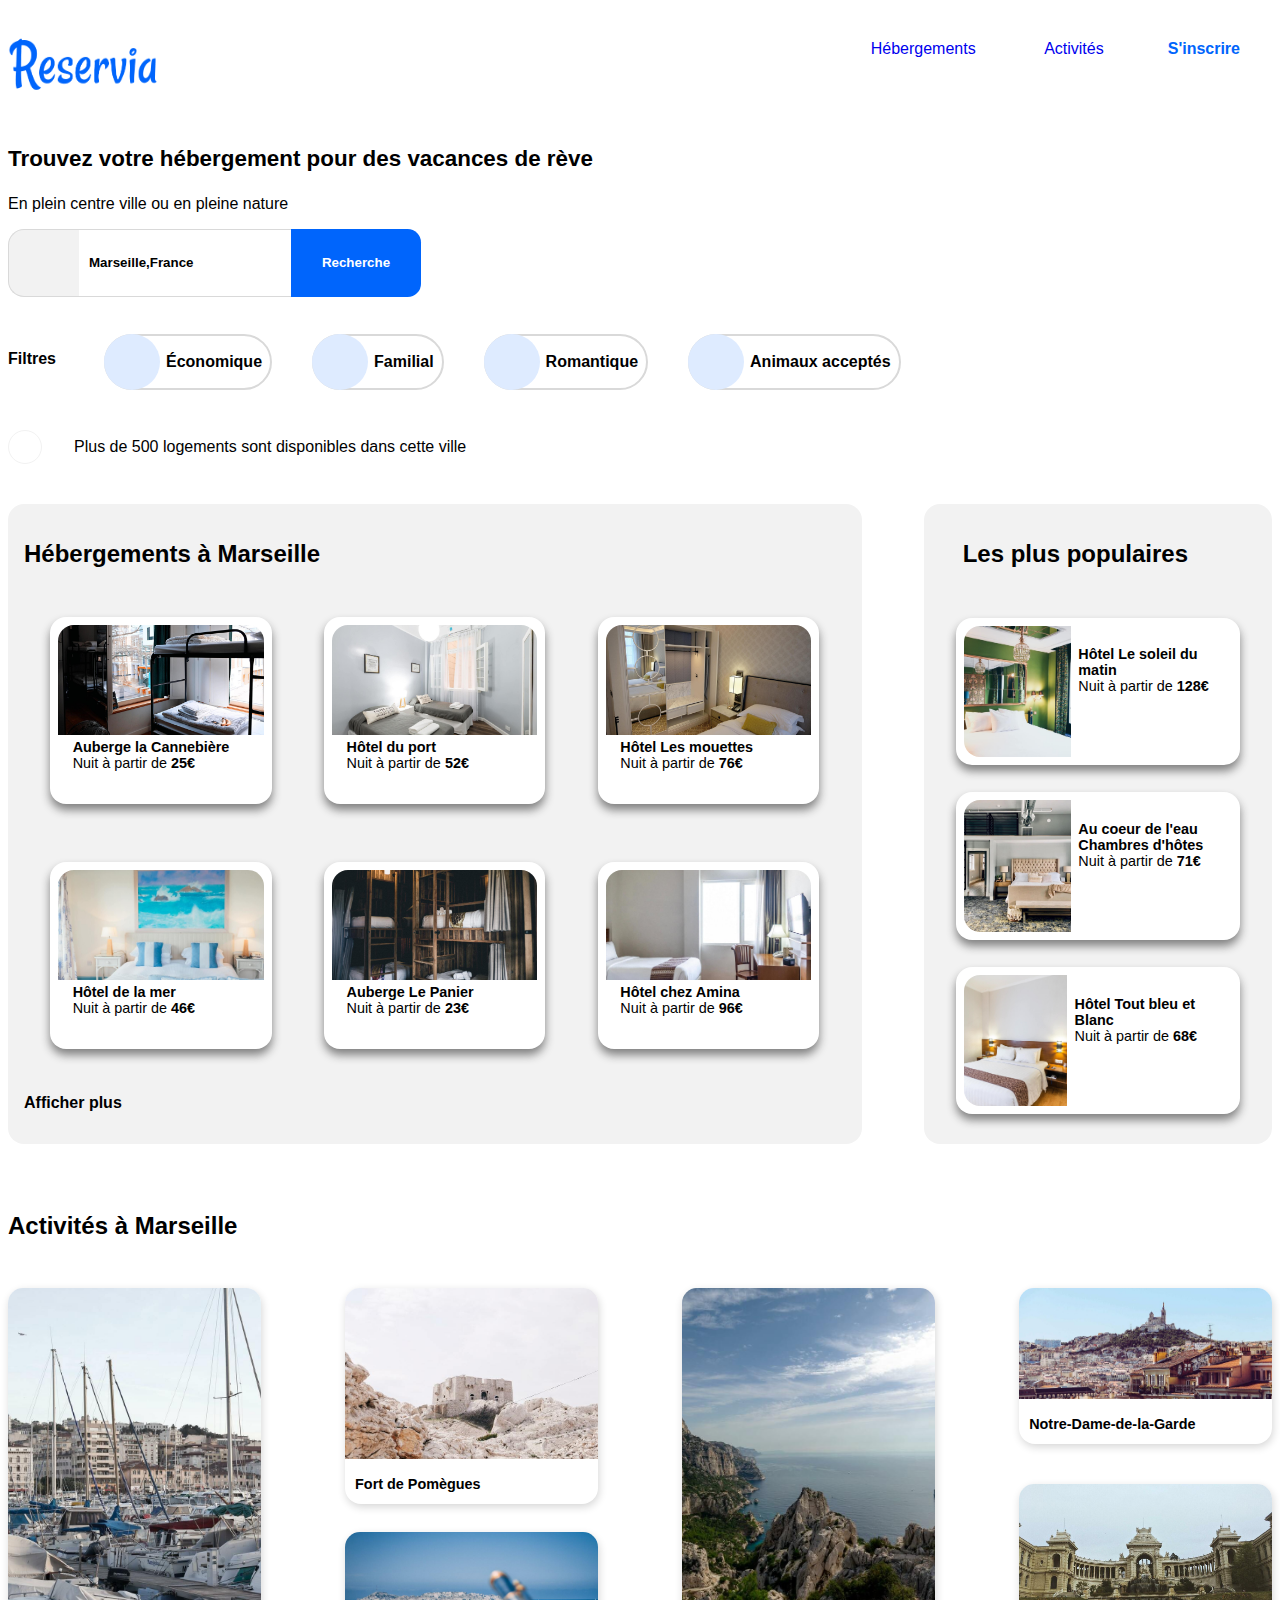
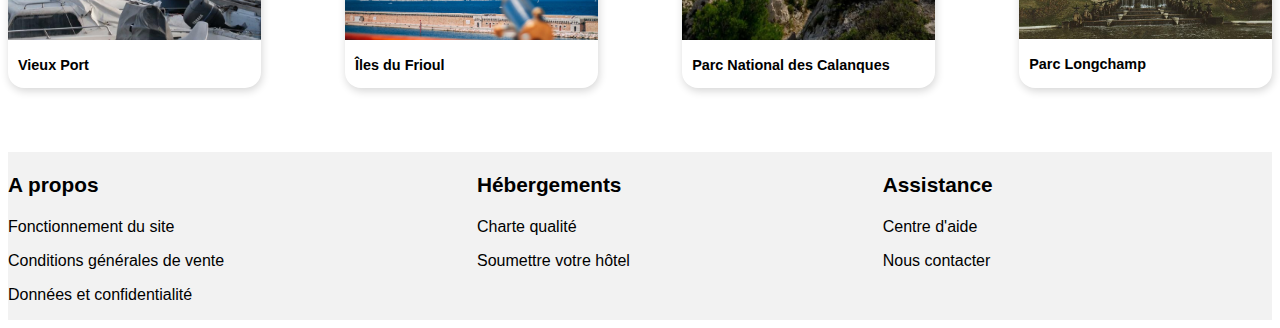
==== commit 7f85dd48: "Modify nav" ====
--- a/index.html
+++ b/index.html
@@ -19,6 +19,8 @@
                 <ul class="main-nav-menu">
                     <li><a href="#hebergements" id="text">Hébergements</a></li>
                     <li><a href="#activities" id="text">Activités</a></li>
+                </ul>
+                <ul class="suscribe">
                     <li><a href="#" id="inscription">S'inscrire</a></li>
                 </ul>
             </nav>
--- a/style.css
+++ b/style.css
@@ -36,8 +36,16 @@
 	max-width: 100%;
 	height: auto;
 }
+.main-nav{
+    display: flex;
+    flex-direction: row;
+}
 .main-nav-menu{
     margin-top: 0;
+}
+.suscribe{
+    margin-top: 0;
+    padding-left: 0;
 }
 .main-nav li {
 	display: inline;
@@ -155,14 +163,10 @@
 
 .info{
     display: flex;
-    flex-wrap: wrap;
-    align-items: center;
-}
-.info{
-    display: flex;
     flex-direction: row;
     margin-top: 1em;
     margin-bottom: 2em;
+    align-items: center;
 }
 .InfoIcon{
     display: flex;
--- a/tablet.css
+++ b/tablet.css
@@ -20,6 +20,11 @@
 }
 .main-nav-menu{
     float: right;
+}
+.main-nav li #text:hover{
+    border-bottom: 3px solid #0065FC;
+    border-top: none;
+    color: #0065FC;
 }
 
 /*filterMenu*/
--- a/smartphone.css
+++ b/smartphone.css
@@ -21,9 +21,23 @@
 .main-nav-menu{
     float: right;
 }
+.main-nav li #text:hover{
+    border-bottom: 3px solid #0065FC;
+    border-top: none;
+    color: #0065FC;
+}
 
 /*filterMenu*/
 
+.Filters:nth-child(3){
+    align-self: flex-start;
+}
+.Filters {
+    display: flex;
+    margin-top: 2rem;
+    flex-direction: column;
+    width: 100%;
+}
 .filter-menu {
     display: flex;
     flex-direction: column;
@@ -35,8 +49,9 @@
     font-weight: bolder;
 }
 .filters-icons {
-    flex-wrap: wrap;
+    flex-direction: column;
     margin-left: 0;
+    width: 17em;
 }
 .searchFiltersFilter {
     display: flex;
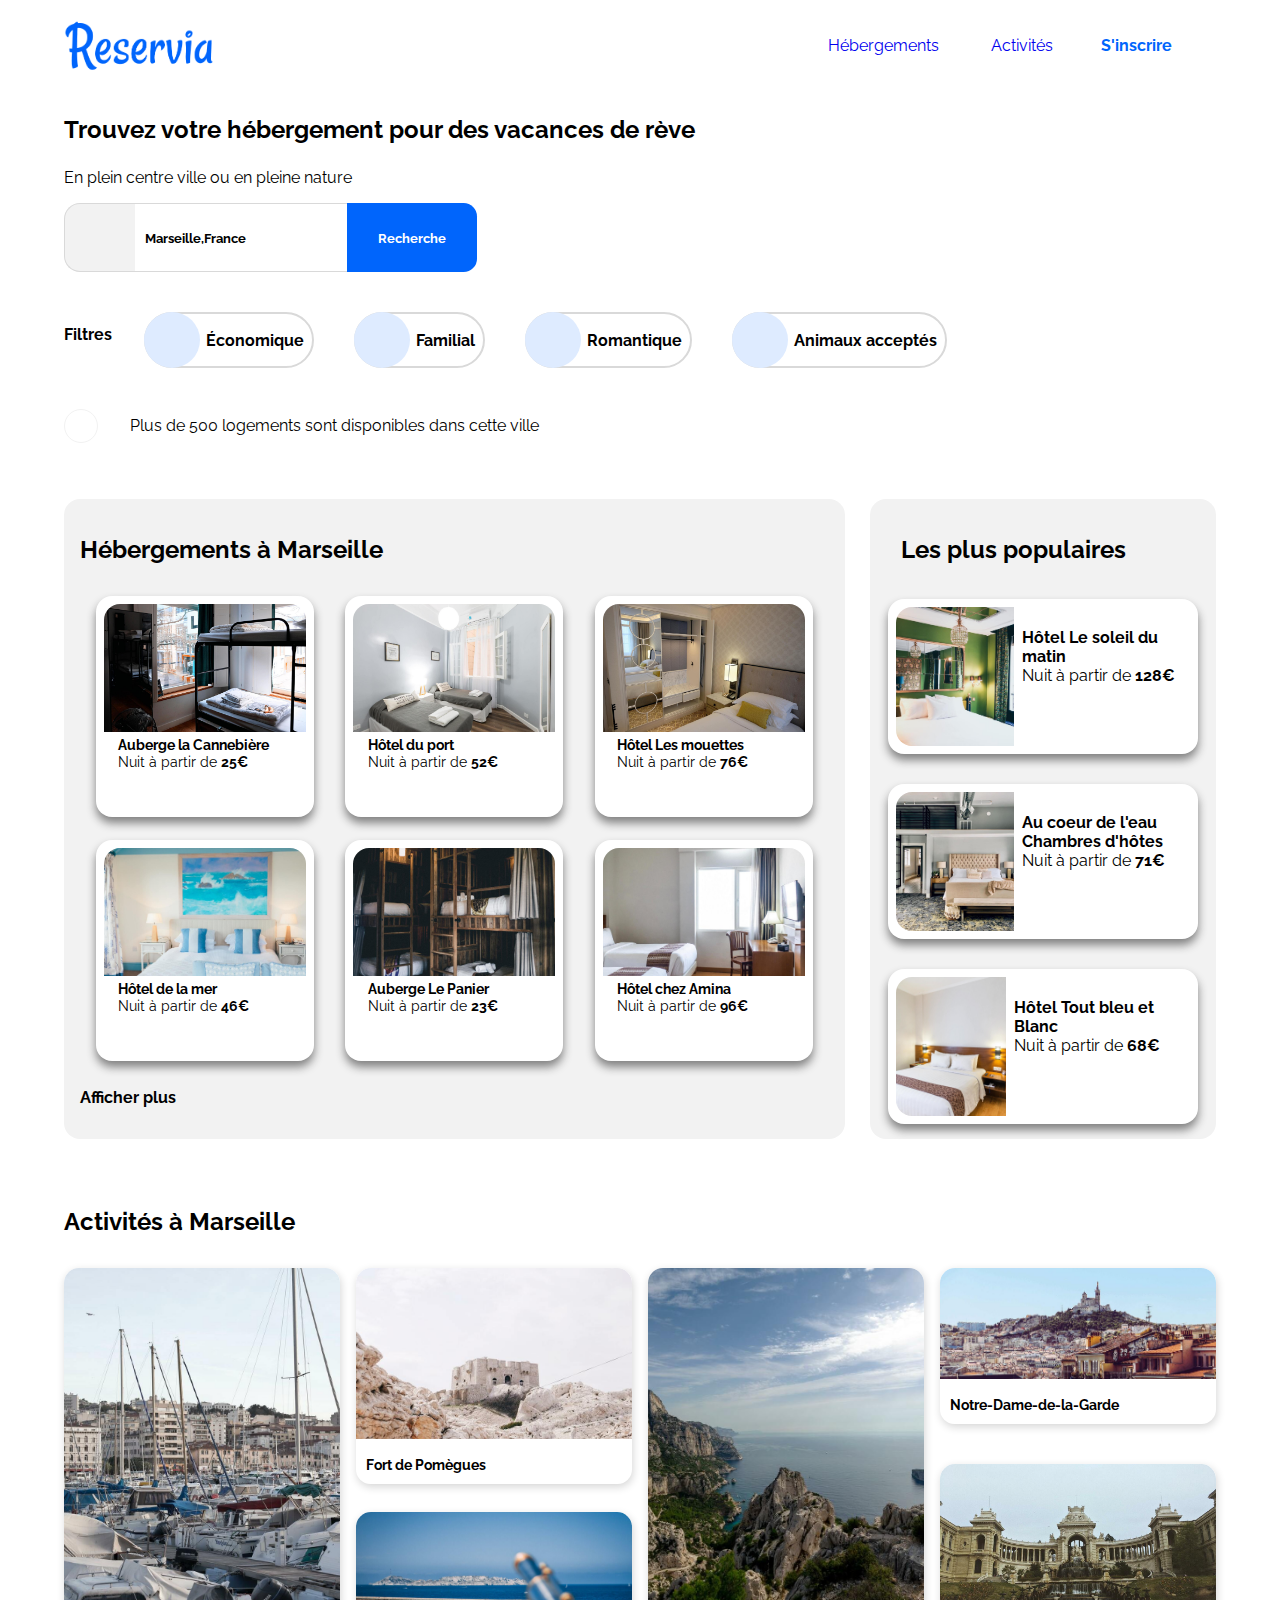
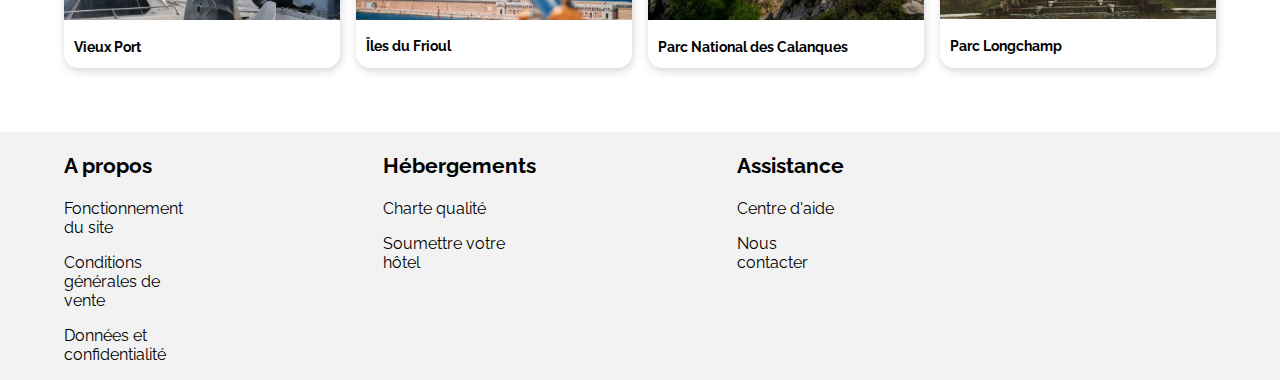
==== commit d51bdc3c: "delete desktop.css and modify phone.css" ====
--- a/index.html
+++ b/index.html
@@ -1,27 +1,27 @@
 <!DOCTYPE html>
-<html lang="en">
+<html lang="fr">
+
 <head>
-    <meta charset="UTF-8">
+    <meta charset="utf-8">
     <title>Reservia</title>
     <link rel="stylesheet" href="https://cdnjs.cloudflare.com/ajax/libs/font-awesome/5.15.3/css/all.min.css" integrity="sha384-SZXxX4whJ79/gErwcOYf+zWLeJdY/qpuqC4cAa9rOGUstPomtqpuNWT9wdPEn2fk" crossorigin="anonymous">
-    <link rel="stylesheet" href="style.css"/>
-    <link rel="stylesheet" media="screen and (max-width: 1199px)" href="desktop.css" />
+    <link rel="stylesheet" href="style.css"/> 
+    <link rel="stylesheet" media="screen and (max-width: 769px)" href="phone.css" />
     <link rel="stylesheet" media="screen and (max-width: 991px)" href="tablet.css" />
-    <link rel="stylesheet" media="screen and (max-width: 767px)" href="smartphone.css" />
 </head>
 <body>
     <header class="main-header"><!-- Logo et menu--> 
         <div class="container">
-            <p class="logoReservia">
-                <img src="images/logo/Reservia@3x.png" width="150" height="80" alt="logo Reservia">
-            </p>
+            <img src="images/logo/Reservia@3x.png" alt="logo Reservia">
             <nav class="main-nav">
                 <ul class="main-nav-menu">
-                    <li><a href="#hebergements" id="text">Hébergements</a></li>
-                    <li><a href="#activities" id="text">Activités</a></li>
-                </ul>
-                <ul class="suscribe">
-                    <li><a href="#" id="inscription">S'inscrire</a></li>
+                    <div class="navText">
+                        <li><a href="#hebergements" id="text">Hébergements</a></li>
+                        <li><a href="#activities" id="text">Activités</a></li>   
+                    </div>
+                    <div class="suscribe-text">
+                        <li><a href="#" id="inscription">S'inscrire</a></li>
+                    </div> 
                 </ul>
             </nav>
         </div>
@@ -37,12 +37,16 @@
             </div>
             <input class="text-search" name="recherche" value="Marseille,France">
             <button class="research">
-                <p class="ResearchText" style="margin-block-start: 0; margin-block-end: 0;">Recherche</p>
+                <p class="noMarginText" id="ResearchText">
+                    <span>Recherche</span>
+                </p>
                 <i class="fas fa-search"></i>
             </button>        
         </form>
         <div class="Filters">
-            <p><span class="bolder">Filtres</span></p>
+            <div class="filtertext">
+                <p><span class="bolder">Filtres</span></p>
+            </div>
             <div class= "filters-icons">
                 <div class="searchFiltersFilter">
                     <div class="searchFiltersFilterWrapicon">
@@ -78,13 +82,17 @@
     </section>
     <section class="hebergements" id="hebergements"> <!-- Hébergement -->
         <div class="popular">
-            <h2>Hébergements à Marseille</h2>
+            <h2 class="populartext">Hébergements à Marseille</h2>
                 <div class="full-box">
                     <div class=box>
                         <img src="images/hebergement/marcus-loke-WQJvWU_HZFo-unsplash.jpg" alt="Auberge la Cannebière"/>
                         <div class="descriptif">
-                            <p style="margin-block-start: 0; margin-block-end: 0;"><span class="bolder">Auberge la Cannebière</span></p>
-                            <p style="margin-block-start: 0; margin-block-end: 0;">Nuit à partir de <span class="bolder">25€</span></p>
+                            <p class="noMarginText">
+                                <span class="bolder">Auberge la Cannebière</span>
+                            </p>
+                            <p class="noMarginText">
+                                Nuit à partir de <span class="bolder">25€</span>
+                            </p>
                             <div class="stars">
                                 <span class="full-star"><i class="fas fa-star"></i></span>
                                 <span class="full-star"><i class="fas fa-star"></i></span>
@@ -97,8 +105,12 @@
                     <div class=box>
                         <img src="images/hebergement/fred-kleber-gTbaxaVLvsg-unsplash.jpg" alt="Hôtel du port"/>
                         <div class="descriptif">
-                            <p style="margin-block-start: 0; margin-block-end: 0;"><span class="bolder">Hôtel du port</span></p>
-                            <p style="margin-block-start: 0; margin-block-end: 0;">Nuit à partir de <span class="bolder">52€</span></p>
+                            <p class="noMarginText">
+                                <span class="bolder">Hôtel du port</span>
+                            </p>
+                            <p class="noMarginText">
+                                Nuit à partir de <span class="bolder">52€</span>
+                            </p>
                             <div class="stars">
                                 <span class="full-star"><i class="fas fa-star"></i></span>
                                 <span class="full-star"><i class="fas fa-star"></i></span>
@@ -111,8 +123,12 @@
                     <div class=box>
                         <img src="images/hebergement/reisetopia-B8WIgxA_PFU-unsplash.jpg" alt="Hôtel Les mouettes"/>
                         <div class="descriptif">
-                            <p style="margin-block-start: 0; margin-block-end: 0;"><span class="bolder">Hôtel Les mouettes</span></p>
-                            <p style="margin-block-start: 0; margin-block-end: 0;">Nuit à partir de <span class="bolder">76€</span></p>
+                            <p class="noMarginText">
+                                <span class="bolder">Hôtel Les mouettes</span>
+                            </p>
+                            <p class="noMarginText">
+                                Nuit à partir de <span class="bolder">76€</span>
+                            </p>
                             <div class="stars">
                                 <span class="full-star"><i class="fas fa-star"></i></span>
                                 <span class="full-star"><i class="fas fa-star"></i></span>
@@ -125,8 +141,12 @@
                     <div class=box>
                         <img src="images/hebergement/annie-spratt-Eg1qcIitAuA-unsplash.jpg" alt="Hôtel de la mer"/>
                         <div class="descriptif">
-                            <p style="margin-block-start: 0; margin-block-end: 0;"><span class="bolder">Hôtel de la mer</span></p>
-                            <p style="margin-block-start: 0; margin-block-end: 0;">Nuit à partir de <span class="bolder">46€</span></p>
+                            <p class="noMarginText">
+                                <span class="bolder">Hôtel de la mer</span>
+                            </p>
+                            <p class="noMarginText">
+                                Nuit à partir de <span class="bolder">46€</span>
+                            </p>
                             <div class="stars">
                                 <span class="full-star"><i class="fas fa-star"></i></span>
                                 <span class="full-star"><i class="fas fa-star"></i></span>
@@ -139,8 +159,12 @@
                     <div class=box>
                         <img src="images/hebergement/nicate-lee-kT-ZyaiwBe0-unsplash.jpg" alt="Auberge Le Panier"/>
                         <div class="descriptif">
-                            <p style="margin-block-start: 0; margin-block-end: 0;"><span class="bolder">Auberge Le Panier</span></p>
-                            <p style="margin-block-start: 0; margin-block-end: 0;">Nuit à partir de <span class="bolder">23€</span>
+                            <p class="noMarginText">
+                                <span class="bolder">Auberge Le Panier</span>
+                            </p>
+                            <p class="noMarginText">
+                                Nuit à partir de <span class="bolder">23€</span>
+                            </p>
                             <div class="stars">
                                 <span class="full-star"><i class="fas fa-star"></i></span>
                                 <span class="full-star"><i class="fas fa-star"></i></span>
@@ -153,8 +177,12 @@
                     <div class=box>
                         <img src="images/hebergement/febrian-zakaria-M6S1WvfW68A-unsplash.jpg" alt="Hôtel chez Amina"/>
                         <div class="descriptif">
-                            <span><B>Hôtel chez Amina</B></span>
-                            <span>Nuit à partir de <B>96€</B></span>
+                            <p class="noMarginText">
+                                <span class="bolder">Hôtel chez Amina</span>
+                            </p>
+                            <p class="noMarginText">
+                                Nuit à partir de <span class="bolder">96€</span>
+                            </p>
                             <div class="stars">
                                 <span class="full-star"><i class="fas fa-star"></i></span>
                                 <span class="full-star"><i class="fas fa-star"></i></span>
@@ -165,7 +193,7 @@
                         </div>
                     </div> 
                 </div> 
-            <p><span class="bolder">Afficher plus</span></p>  
+            <p class="populartext"><span class="bolder">Afficher plus</span></p>  
         </div>
         <aside class="most-popular"> <!--Box Les plus populaires-->
             <div class="most-popular-text">
@@ -177,8 +205,12 @@
                         <img src="images/hebergement/emile-guillemot-Bj_rcSC5XfE-unsplash.jpg" alt="Hôtel Le soleil du matin"/>
                         <div class="descriptif-aside">
                             <div class="text">
-                                <p style="margin-block-start: 0; margin-block-end: 0;"><span class="bolder">Hôtel Le soleil du matin</span></p>
-                                <p style="margin-block-start: 0; margin-block-end: 0;">Nuit à partir de <span class="bolder">128€</span></p>    
+                                <p class="noMarginText">
+                                    <span class="bolder">Hôtel Le soleil du matin</span>
+                                </p>
+                                <p class="noMarginText">
+                                    Nuit à partir de <span class="bolder">128€</span>
+                                </p>    
                             </div>                            
                             <div class="stars">
                                 <span class="full-star"><i class="fas fa-star"></i></span>
@@ -193,8 +225,12 @@
                         <img src="images/hebergement/aw-creative-VGs8z60yT2c-unsplash.jpg" alt="Chambres d'hôtes"/>
                         <div class="descriptif-aside">
                             <div class="text">
-                                <p style="margin-block-start: 0; margin-block-end: 0;"><span class="bolder">Au coeur de l'eau Chambres d'hôtes</span></p>
-                                <p style="margin-block-start: 0; margin-block-end: 0;">Nuit à partir de <span class="bolder">71€</span></p>
+                                <p class="noMarginText">
+                                    <span class="bolder">Au coeur de l'eau Chambres d'hôtes</span>
+                                </p>
+                                <p class="noMarginText">
+                                    Nuit à partir de <span class="bolder">71€</span>
+                                </p>
                             </div>                            
                             <div class="stars">
                                 <span class="full-star"><i class="fas fa-star"></i></span>
@@ -209,8 +245,12 @@
                         <img src="images/hebergement/febrian-zakaria-sjvU0THccQA-unsplash.jpg" alt="Hôtel Tout bleu et Blanc"/>
                         <div class="descriptif-aside-bleu">
                             <div class="text">
-                                <p style="margin-block-start: 0; margin-block-end: 0;"><span class="bolder">Hôtel Tout bleu et Blanc</span></p>
-                                <p style="margin-block-start: 0; margin-block-end: 0;">Nuit à partir de <span class="bolder">68€</span></p>
+                                <p class="noMarginText">
+                                    <span class="bolder">Hôtel Tout bleu et Blanc</span>
+                                </p>
+                                <p class="noMarginText">
+                                    Nuit à partir de <span class="bolder">68€</span>
+                                </p>
                             </div>                            
                             <div class="stars">
                                 <span class="full-star"><i class="fas fa-star"></i></span>
--- a/style.css
+++ b/style.css
@@ -1,78 +1,69 @@
-@font-face
-{
-    font-family: 'Raleway';
-    src: url('font/Raleway');
-    src: url('font/Raleway-Italic-VariableFont_wght.ttf') format('ttf'),
-         url('font/Raleway-VariableFont_wght.ttf') format('ttf');
-    font-weight: normal;
-    font-style: normal;
-}
-body {
-    font-family: 'Raleway', Arial, sans-serif;
-
-}
+@import url(https://fonts.googleapis.com/css2?family=Raleway:wght@100;200;300;400;500;600;700&display=swap%27);
+
+* {
+    font-family: 'Raleway', sans-serif;
+}
+body{
+    margin: 0;
+    max-width: 1440px;
+}
+
 a:link {
     text-decoration: none;
 }
 .bolder{
     font-weight: bolder;
 }
+.noMarginText{
+    margin-block-start: 0;
+    margin-block-end: 0;
+}
 
 /*Header*/
 
-.container {
-	width: 1440px;
-	max-width: 100%;
-  	margin: auto;
+header{
+    margin-left: 5%;
+    margin-right: 5%;    
 }
 .main-header .container {
 	display: flex;
-	align-items: space-between;
+	align-items: center;
 	justify-content: space-between;
 	flex-wrap: wrap;
-    margin-top: 0;
-}
-.header img {
-	max-width: 100%;
-	height: auto;
-}
-.main-nav{
-    display: flex;
-    flex-direction: row;
+}
+.container img {
+	width: 150px;
+	height: 75px;
 }
 .main-nav-menu{
-    margin-top: 0;
-}
-.suscribe{
-    margin-top: 0;
-    padding-left: 0;
+    display: flex;
+    flex-direction: row;
+    padding: 20px;
 }
 .main-nav li {
 	display: inline;
     text-decoration: none;
-}
-.main-nav li #text:hover{
+    padding: 1.5em;    
+}
+#text:hover{
     border-top: 3px solid #0065FC;
     color: #0065FC;
+    padding-top: 33px;
 }
 #inscription{
     font-weight: bold;
     color: #0065FC;
 }
-.main-nav a{
-	display: inline-block;
-	padding:  2em 2em;
-}
+
 
 /*search bar*/
 
 .filter-menu{
-    width: 1440px;
-    max-width: 100%;
-    margin: auto;
+    margin-left: 5%;
+    margin-right: 5%;
 }
 .filter-menu #FilterTitle{
-    font-size: 1.4em;
+    font-size: 1.5em;
     font-weight: bolder;
 }
 .searchbar{
@@ -121,12 +112,12 @@
 .filters-icons{
     display: flex;
     flex-direction: row;
-    margin-left: 3em;
+    flex-wrap: wrap;
 }
 .searchFiltersFilter:hover{
-    background-color: #0065FC;
-}
-.searchFiltersFilter {
+    background-color: #DEEBFF;
+}
+.searchFiltersFilter{
     display: flex;
     align-items: center;
     margin-right: 2.5rem;
@@ -136,7 +127,7 @@
     cursor: pointer;
     font-weight: bold;
 }
-.searchFiltersFilterWrapicon {
+.searchFiltersFilterWrapicon{
     background-color: #DEEBFF;
     border-radius: 100%;
     height: 3.5rem;
@@ -153,10 +144,15 @@
     margin-left: 0.5em;
     margin-right: 0.5em;
 }
-.Filters {
-    display: flex;
-    margin-top: 2rem;
-    flex-wrap: wrap;
+.Filters{
+    display: flex;
+    flex-direction: row;
+    flex-wrap: wrap;
+    align-items: baseline;
+    margin-top: 2em;
+}
+.filtertext{
+    margin-right: 2em;
 }
 
 /*info bar*/
@@ -170,11 +166,11 @@
 }
 .InfoIcon{
     display: flex;
-    color: blue;
+    color: #0065FC;
     border: 1px solid #F2F2F2;
     border-radius: 100%;
-    width: 2em;
-    height: 2em;
+    min-width: 2em;
+    min-height: 2em;
     align-items: center;
     justify-content: center;
     margin-right: 2em;
@@ -192,10 +188,8 @@
     justify-content: space-between;
     flex-wrap: wrap;
     margin-top: 3em;
-    margin-bottom: 3em;
-    width: 1440px;
-    max-width: 100%;
-    margin: auto;
+    margin-left: 5%;
+    margin-right: 5%;
 }
 
 /*Body class=popular*/
@@ -207,9 +201,8 @@
     width: 65%;
     min-height: 38em;
     align-content: center;
-    text-align: left;
     background-color: #F2F2F2;
-    border-radius: 1rem;
+    border-radius: 1em;
     padding: 1em;
 }
 .full-box{
@@ -218,14 +211,13 @@
     flex-wrap: wrap;
     justify-content: space-around;
     align-content: space-around;
-    align-items: center;
     height: 100%;
     width: 100%;    
 }
 .box{
-    width: 25%;
-    height: 35%;
-    border-radius: 1rem;
+    width: 27%;
+    height: 42%;
+    border-radius: 1em;
     box-shadow :0 6px 10px grey;
     padding: 0.5em;
     background-color: white;
@@ -234,7 +226,7 @@
     max-height: 100%;
     max-width: 100%;
     width: 100%;
-    height: 110px;
+    height: 8em;
     border-top-left-radius: 1rem;
     border-top-right-radius: 1rem;
     object-fit: cover;   
@@ -258,11 +250,11 @@
 .most-popular{
     display: flex;
     flex-direction: column;
-    width: 25%;
+    width: 30%;
     min-height: 38em;
     background-color: #F2F2F2;
-    border-radius: 1rem;
-    padding: 1em;
+    border-radius: 1em;
+    padding-top: 1em;
 }
 .most-popular-text{
     display: flex;
@@ -275,14 +267,13 @@
     align-items: center;
     justify-content: space-around;
     height: 100%;
-    margin-top: 1em;
 }
 .box-aside{
     display: flex;
     flex-direction: row;
     width: 85%;
     height: 25%;
-    border-radius: 1rem;
+    border-radius: 1em;
     box-shadow :0 6px 10px grey;
     padding: 0.5em;
     background-color: white;
@@ -290,58 +281,55 @@
 .box-aside img{
     width: 40%;
     height: 100%;
+    border-top-left-radius: 1em;
+    border-bottom-left-radius: 1em;
+    object-fit: cover;   
+}
+.descriptif-aside{
+    display: flex;
+    flex-direction: column;
+    flex-wrap: wrap;
+    justify-content: space-around;
+    margin-left: 0.5em;
+}
+.box-aside-bleu{
+    display: flex;
+    flex-direction: row;
+    width: 85%;
+    height: 25%;
+    border-radius: 1em;
+    box-shadow :0 6px 10px grey;
+    padding: 0.5em;
+    background-color: white;
+}  
+.box-aside-bleu img{
+    width: 40%;
+    height: 100%;
     border-top-left-radius: 1rem;
     border-bottom-left-radius: 1rem;
     object-fit: cover;   
 }
-.descriptif-aside{
+.descriptif-aside-bleu{
     display: flex;
     flex-direction: column;
     flex-wrap: wrap;
     justify-content: space-around;
     margin-left: 0.5em;
-    font-size: 0.9em;  
-}
-.box-aside-bleu{
-    display: flex;
-    flex-direction: row;
-    width: 85%;
-    height: 25%;
-    border-radius: 1rem;
-    box-shadow :0 6px 10px grey;
-    padding: 0.5em;
-    background-color: white;
-}  
-.box-aside-bleu img{
-    width: 40%;
-    height: 100%;
-    border-top-left-radius: 1rem;
-    border-bottom-left-radius: 1rem;
-    object-fit: cover;   
-}
-.descriptif-aside-bleu{
-    display: flex;
-    flex-direction: column;
-    flex-wrap: wrap;
-    justify-content: space-around;
-    margin-left: 0.5em;
-    font-size: 0.9em;  
+ 
 }
 
 /*Section Activities*/
 
 .activities{
-    width: 1440px;
-    max-width: 100%;
-    margin: auto;
+    margin-left: 5%;
+    margin-right: 5%;
     padding-top: 3em;
 }
 .full-activities{
     display: flex;
-    flex-flow: row;
     justify-content: space-between;
     align-content: space-between;
-    margin-top: 3em;
+    margin-top: 2em;
     width: 100%;
     height: 25em;
 }
@@ -354,7 +342,7 @@
     display: flex;
     flex-direction: column-reverse;
     justify-content: space-between;
-    width: 20%;
+    width: 24%;
     height: 100%;
 }
 .box-longchamp img{
@@ -369,7 +357,7 @@
 .box-longchamp{
     width: 100%;
     height: 51%;
-    border-radius: 1rem;
+    border-radius: 1em;
     box-shadow: 1px 3px 8px #d6d6d6;
     font-size: 0.9em;
 }
@@ -386,7 +374,7 @@
 .box-dame{
     width: 100%;
     height: 39%;
-    border-radius: 1rem;
+    border-radius: 1em;
     box-shadow: 1px 3px 8px #d6d6d6;
     font-size: 0.9em;
 }
@@ -397,7 +385,7 @@
     display: flex;
     flex-direction: column;
     justify-content: space-between;
-    width: 20%;
+    width: 24%;
     height: 100%;
 }
 .box-pomegues img{
@@ -413,7 +401,7 @@
 .box-pomegues{
     width: 100%;
     height: 54%;
-    border-radius: 1rem;
+    border-radius: 1em;
     box-shadow: 1px 3px 8px #d6d6d6;
     font-size: 0.9em;
 }
@@ -430,7 +418,7 @@
 .box-frioul{
     width: 100%;
     height: 39%;
-    border-radius: 1rem;
+    border-radius: 1em;
     box-shadow: 1px 3px 8px #d6d6d6;
     font-size: 0.9em;
 }
@@ -446,9 +434,9 @@
     border-radius: 15px 15px 0px 0px;
 }
 .box-calanques{
-    width: 20%;
-    height: 100%;
-    border-radius: 1rem;
+    width: 24%;
+    height: 100%;
+    border-radius: 1em;
     box-shadow: 1px 3px 8px #d6d6d6;
     font-size: 0.9em;
 }
@@ -464,9 +452,9 @@
     border-radius: 15px 15px 0px 0px;
 }
 .box-port{
-    width: 20%;
-    height: 100%;
-    border-radius: 1rem;
+    width: 24%;
+    height: 100%;
+    border-radius: 1em;
     box-shadow: 1px 3px 8px #d6d6d6;
     font-size: 0.9em;
 }
@@ -481,16 +469,15 @@
 }
 .FooterText{
     display: flex;
-    width: 1440px;
-    max-width: 100%;
-    margin: auto;
+    margin-left: 5%;
+    margin-right: 5%;
 }
 .FootText{
     font-size: 1.3em;
 }
 .nos-hebergements{
-    margin-left: 20%;
+    margin-left: 40%;
 }
 .assistance{
-    margin-left: 20%;
+    margin-left: 40%;
 }--- a/phone.css
+++ b/phone.css
@@ -0,0 +1,291 @@
+@media screen and (max-width:769px)
+{
+.main-header .container{
+    align-items: center;
+    padding:0;
+    display: block;
+}
+.main-header{
+    margin-left: 5%;
+    margin-right: 5%;
+}
+#text:hover{
+    border-bottom: 3px solid #0065FC;
+    border-top: none;
+    color: #0065FC;
+    padding-bottom: 33px;
+}
+.container img{
+    width: 100px;
+    height: 50px;
+    position: absolute;
+    left : 17%;
+}
+.main-nav{
+    width: 100%;
+}
+.main-nav-menu{
+    display: flex;
+    flex-direction: column-reverse;
+    width: 100%;
+    padding-left: 0;
+    padding-right: 0;
+}
+.navText{
+    display: flex;
+    justify-content: space-around;
+}
+.suscribe-text{
+    text-align: end;
+}
+    
+/*filterMenu*/
+
+.filter-menu {
+    margin: auto;
+    display: flex;
+    flex-direction: column;
+    margin-left: 5%;
+    margin-right: 5%;
+    text-align: left;
+}
+#ResearchText{
+    display: none;
+}
+.fas.fa-search{
+    display: initial;        
+}
+.Filters {
+    display: flex;
+    margin-top: 2rem;
+    flex-wrap: wrap;
+    flex-direction: row; 
+    width: 100%;
+}
+.filters-icons {
+    display: flex;
+    flex-direction: row;
+    flex-wrap: wrap;
+    width: 100%;
+}
+.searchFiltersFilter {
+    display: flex;
+    align-items: center;
+    border: 2px solid #d9d9d9;
+    border-radius: 2rem;
+    margin-bottom: 1rem;
+    cursor: pointer;
+    font-weight: bold;
+}
+
+/*hebergements*/
+
+.hebergements {
+    display: flex;
+    flex-direction: column-reverse;
+    justify-content: space-between;
+    margin-top: 0;
+    margin-left: 5%;
+    margin-right: 5%; 
+}
+.popular {
+    width: 100%;
+    height: 92em;
+    background: none;
+    margin-left: 0;
+    padding-left: 0;
+}
+.full-box {
+    display: flex;
+    flex-direction: row;
+    flex-wrap: wrap;
+    justify-content: space-between;
+    height: 100%;
+    width: 100%;
+}
+.box {
+    width: 95%;
+    height: 13%;
+    border-radius: 1em;
+    box-shadow: 0 6px 10px grey;
+    padding: 0.5em;
+    background-color: white;
+}
+.most-popular {
+    display: flex;
+    flex-direction: column;
+    width: 100%;
+    height: 52em;
+    margin-bottom: 5em;
+}
+.most-popular-text {
+    display: flex;
+    align-items: center;
+    justify-content: space-between;
+    padding: 15px;
+}
+.full-box-aside {
+    justify-content: space-between;
+    height: 85%;
+}
+.box-aside {
+    width: 90%;
+    height: 28%;
+}
+.box-aside img {
+    width: 45%;
+}
+.box-aside-bleu {
+    width: 90%;
+    height: 28%;
+}
+.box-aside-bleu img {
+    width: 45%;
+    height: 100%;
+}
+
+/*activities*/
+
+.activities {
+    width: auto;
+    margin: auto;
+    padding-top: 0;
+    height: 80em;
+    padding-bottom: 5em;
+    margin-left: 5%;
+    margin-right: 5%;
+}
+.full-activities {
+    display: flex;
+    flex-flow: column;
+    justify-content: space-between;
+    width: 100%;
+    height: 100%;
+    flex-direction: column;
+    padding: 1em 0 1em 0;
+    margin-top: 0;
+}
+.box-port {
+    width: 100%;
+    height: 15%;
+    border-radius: 1em;
+    box-shadow: 1px 3px 8px #d6d6d6;
+    font-size: 0.9em;
+}
+.box-port img {
+    height: 76%;
+    width: 100%;
+    object-fit: cover;
+    background-color: white;
+    border-radius: 15px 15px 0px 0px;
+}
+.box-pomegues-frioul {
+    display: flex;
+    flex-direction: column;
+    justify-content: space-between;
+    width: 100%;
+    height: 30%;
+}
+.box-pomegues {
+    width: 100%;
+    height: 45%;
+    border-radius: 1em;
+    box-shadow: 1px 3px 8px #d6d6d6;
+    font-size: 0.9em;
+}
+.box-pomegues img {
+    height: 76%;
+    width: 100%;
+    object-fit: cover;
+    object-position: 30%;
+    background-color: white;
+    border-radius: 15px 15px 0px 0px;
+}
+.box-frioul {
+    width: 100%;
+    height: 45%;
+    border-radius: 1em;
+    box-shadow: 1px 3px 8px #d6d6d6;
+    font-size: 0.9em;
+}
+.box-frioul img {
+    height: 76%;
+    width: 100%;
+    object-fit: cover;
+    object-position: 20%;
+    background-color: white;
+    border-radius: 15px 15px 0px 0px;
+}
+.box-calanques {
+    width: 100%;
+    height: 15%;
+    border-radius: 1em;
+    box-shadow: 1px 3px 8px #d6d6d6;
+    font-size: 0.9em;
+}
+.box-calanques img {
+    height: 76%;
+    width: 100%;
+    object-fit: cover;
+    background-color: white;
+    border-radius: 15px 15px 0px 0px;
+}
+.box-dame-longchamp {
+    display: flex;
+    flex-direction: column;
+    justify-content: space-between;
+    width: 100%;
+    height: 30%;
+}
+.box-longchamp {
+    width: 100%;
+    height: 45%;
+    border-radius: 1em;
+    box-shadow: 1px 3px 8px #d6d6d6;
+    font-size: 0.9em;
+}
+.box-longchamp img {
+    height: 76%;
+    width: 100%;
+    object-fit: cover;
+    object-position: 40%;
+    background-color: white;
+    border-radius: 15px 15px 0px 0px;
+}
+.box-dame {
+    width: 100%;
+    height: 45%;
+    border-radius: 1em;
+    box-shadow: 1px 3px 8px #d6d6d6;
+    font-size: 0.9em;
+}
+.box-dame img {
+    height: 76%;
+    width: 100%;
+    object-fit: cover;
+    object-position: 0% 20%;
+    background-color: white;
+    border-radius: 15px 15px 0px 0px;
+}
+
+/*footer*/
+
+footer {
+    display: flex;
+    flex-direction: column;
+    margin-top: 6em;
+}
+.FooterText {
+    display: flex;
+    margin-left: 5%;
+    width: auto;
+    flex-direction: column;
+    margin-right: 5%;
+}
+.nos-hebergements{
+    margin-left: 0;
+}
+.assistance{
+    margin-left: 0;        
+}
+}--- a/tablet.css
+++ b/tablet.css
@@ -1,303 +1,147 @@
-@media all and (min-width:768px) and (max-width:991px)
+@media screen and (min-width:769px) and (max-width:991px)
 {
-
-/*header*/
-
-.main-header{
-    width: 80%;
-    align-content: center;
-    margin: auto;
-}
-.container{
-    display: inline-block;
-    justify-content: center;
-    margin: auto;
-}
-.logoReservia{
-    float: left;
-    width: 250px;
-    border: 1px solid black;
-}
-.main-nav-menu{
-    float: right;
-}
-.main-nav li #text:hover{
-    border-bottom: 3px solid #0065FC;
-    border-top: none;
-    color: #0065FC;
-}
-
-/*filterMenu*/
-
-.filter-menu {
-    margin: auto;
-    display: flex;
-    flex-direction: column;
-    align-items: center;
-    width: 75%;
-    align-content: center;
-}
-.filter-menu #FilterTitle{
-    font-size: 1.3em;
-    font-weight: bolder;
-}
-.Filters {
-    display: flex;
-    margin-top: 2rem;
-    flex-wrap: wrap;
-    flex-direction: column;
-    align-content: center;
-    width: 90%;
-}
-.filters-icons {
-    display: flex;
-    flex-direction: row;
-    flex-wrap: wrap;
-    justify-content: space-around;
-    width: 95%;
-}
-.searchFiltersFilter {
-    display: flex;
-    align-items: center;
-    border: 2px solid #d9d9d9;
-    border-radius: 2rem;
-    margin-bottom: 1rem;
-    cursor: pointer;
-    font-weight: bold;
-}
 
 /*hebergements*/
 
 .hebergements {
-    display: flex;
     flex-direction: column-reverse;
-    align-items: center;
-    justify-content: space-between;
     margin-top: 2em;
     margin-bottom: 3em;
+}
+.popular {
+    width: 100%;
+    height: 48em;
+    padding: 0;
+}
+.populartext{
+    padding-left: 15px;
+}
+.full-box{
+    width: 98%;
     margin: auto;
 }
-.popular {
-    display: flex;
-    flex-direction: column;
-    justify-content: space-between;
-    width: 75%;
-    height: 45em;
-    background-color: #F2F2F2;
-    border-radius: 1rem;
-    padding: 1em;
+.box {
+    width: 43%;
+    height: 29%;
 }
-.full-box {
-    display: flex;
-    flex-direction: row;
-    flex-wrap: wrap;
-    justify-content: space-between;
-    height: 100%;
-    width: 100%;
-}
-.box {
-    width: 45%;
-    height: 27%;
-    border-radius: 1rem;
-    box-shadow: 0 6px 10px grey;
-    padding: 0.5em;
-    background-color: white;
-}
-
 .most-popular {
     display: flex;
     flex-direction: column;
-    width: 75%;
-    background-color: #F2F2F2;
-    border-radius: 1rem;
-    padding: 1em;
-    height: 39em;
+    width: 100%;
+    height: 52em;
     margin-bottom: 5em;
 }
 .most-popular-text {
     display: flex;
     align-items: center;
     justify-content: space-between;
+    padding: 15px;
 }
 .full-box-aside {
-    display: flex;
-    flex-direction: column;
-    align-items: center;
     justify-content: space-between;
-    height: 84%;
-    margin-top: 1em;
+    height: 85%;
 }
 .box-aside {
-    display: flex;
-    flex-direction: row;
-    width: 85%;
-    height: 25%;
-    border-radius: 1rem;
-    box-shadow: 0 6px 10px grey;
-    padding: 0.5em;
-    background-color: white;
+    width: 90%;
+    height: 28%;
 }
 .box-aside img {
     width: 45%;
-    height: 100%;
-    border-top-left-radius: 1rem;
-    border-bottom-left-radius: 1rem;
-    object-fit: cover;
 }
 .box-aside-bleu {
-    display: flex;
-    flex-direction: row;
-    width: 85%;
-    height: 25%;
-    border-radius: 1rem;
-    box-shadow: 0 6px 10px grey;
-    padding: 0.5em;
-    background-color: white;
+    width: 90%;
+    height: 28%;
 }
 .box-aside-bleu img {
     width: 45%;
     height: 100%;
-    border-top-left-radius: 1rem;
-    border-bottom-left-radius: 1rem;
-    object-fit: cover;
 }
 
 /*activities*/
 
 .activities {
-    width: 75%;
-    margin: auto;
-    padding-top: 3em;
-    height: 80em;
-    padding-bottom: 5em;
+    width: auto;
+    padding-top: 0;
+    height: 100em;
 }
 .full-activities {
-    display: flex;
-    flex-flow: column;
-    justify-content: space-between;
+    justify-content: space-around;
     width: 100%;
-    height: 100%;
+    height: 95%;
     flex-direction: column;
-    padding: 1em 0 1em 0;
 }
 .box-port {
     width: 100%;
     height: 15%;
-    border-radius: 1rem;
-    box-shadow: 1px 3px 8px #d6d6d6;
-    font-size: 0.9em;
 }
 .box-port img {
-    height: 76%;
+    height: 78%;
     width: 100%;
-    object-fit: cover;
-    background-color: white;
-    border-radius: 15px 15px 0px 0px;
 }
 .box-pomegues-frioul {
-    display: flex;
-    flex-direction: column;
-    justify-content: space-between;
     width: 100%;
     height: 30%;
 }
 .box-pomegues {
     width: 100%;
     height: 45%;
-    border-radius: 1rem;
-    box-shadow: 1px 3px 8px #d6d6d6;
-    font-size: 0.9em;
 }
 .box-pomegues img {
-    height: 76%;
+    height: 78%;
     width: 100%;
-    object-fit: cover;
     object-position: 30%;
-    background-color: white;
-    border-radius: 15px 15px 0px 0px;
 }
 .box-frioul {
     width: 100%;
     height: 45%;
-    border-radius: 1rem;
-    box-shadow: 1px 3px 8px #d6d6d6;
-    font-size: 0.9em;
 }
 .box-frioul img {
-    height: 76%;
+    height: 78%;
     width: 100%;
-    object-fit: cover;
     object-position: 20%;
-    background-color: white;
-    border-radius: 15px 15px 0px 0px;
 }
 .box-calanques {
     width: 100%;
     height: 15%;
-    border-radius: 1rem;
-    box-shadow: 1px 3px 8px #d6d6d6;
-    font-size: 0.9em;
 }
 .box-calanques img {
-    height: 76%;
+    height: 78%;
     width: 100%;
-    object-fit: cover;
-    background-color: white;
-    border-radius: 15px 15px 0px 0px;
 }
 .box-dame-longchamp {
-    display: flex;
     flex-direction: column;
-    justify-content: space-between;
     width: 100%;
     height: 30%;
 }
 .box-longchamp {
     width: 100%;
     height: 45%;
-    border-radius: 1rem;
-    box-shadow: 1px 3px 8px #d6d6d6;
-    font-size: 0.9em;
 }
 .box-longchamp img {
-    height: 76%;
+    height: 78%;
     width: 100%;
-    object-fit: cover;
     object-position: 40%;
-    background-color: white;
-    border-radius: 15px 15px 0px 0px;
 }
 .box-dame {
     width: 100%;
     height: 45%;
-    border-radius: 1rem;
-    box-shadow: 1px 3px 8px #d6d6d6;
-    font-size: 0.9em;
 }
 .box-dame img {
-    height: 76%;
+    height: 78%;
     width: 100%;
-    object-fit: cover;
-    object-position: 0% 20%;
-    background-color: white;
-    border-radius: 15px 15px 0px 0px;
 }
 
 /*footer*/
 
-footer {
-    display: flex;
-    flex-direction: row;
-    justify-content: center;
-    background-color: #F2F2F2;
-    margin-top: 6em;
-}
 .FooterText {
     display: flex;
-    width: 75%;
+    width: 100%;
     justify-content: space-between;
-    font-size: 0.9em;
 }
-.FootText{
-    font-size: 1.2em;
+.nos-hebergements{
+    margin: 0;
+}
+.assistance{
+    margin: 0;
+}
 }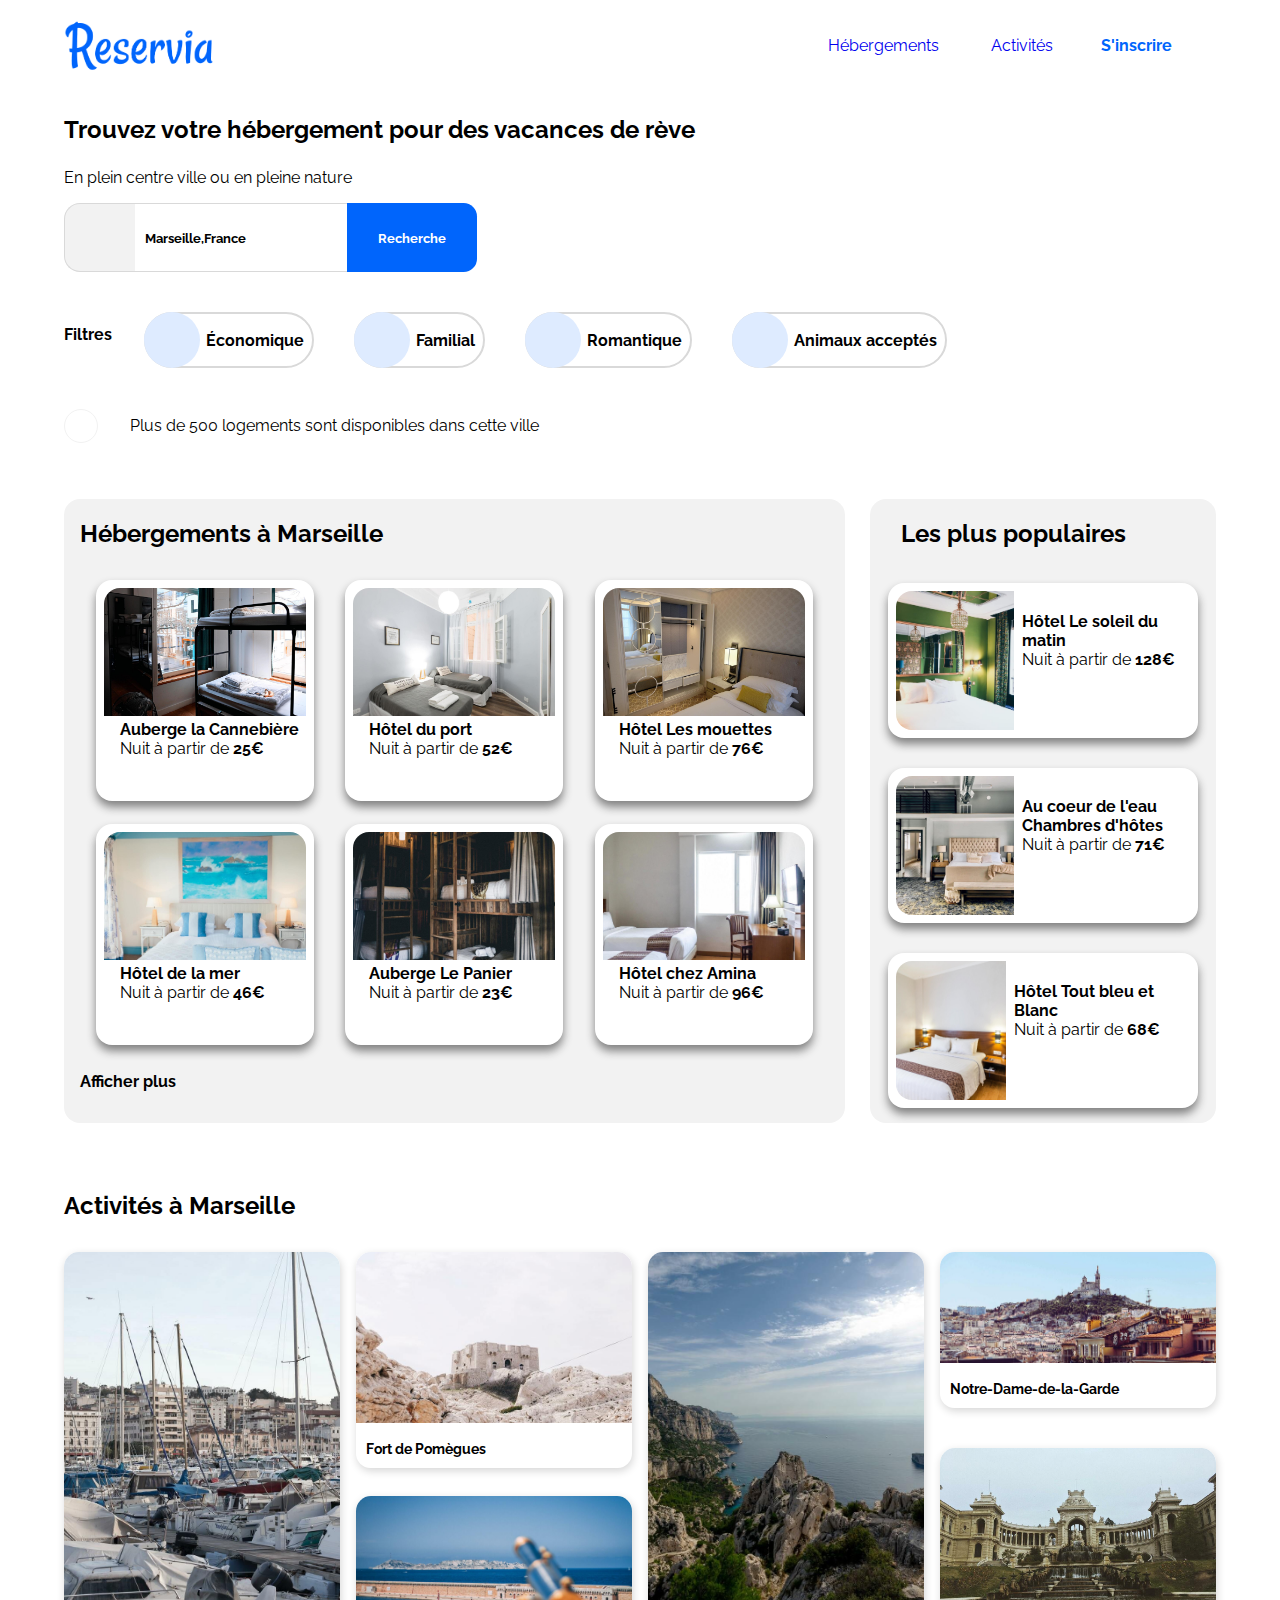
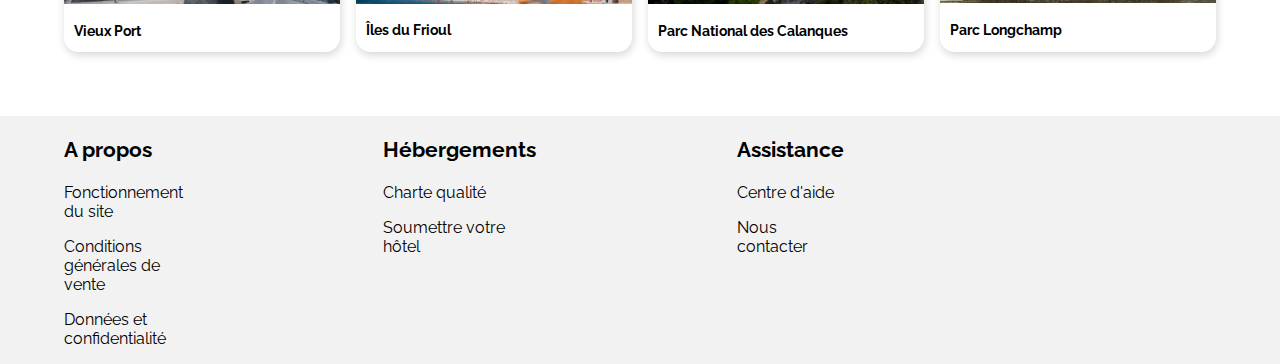
==== commit 5f31657f: "add desktop.css" ====
--- a/index.html
+++ b/index.html
@@ -8,6 +8,7 @@
     <link rel="stylesheet" href="style.css"/> 
     <link rel="stylesheet" media="screen and (max-width: 769px)" href="phone.css" />
     <link rel="stylesheet" media="screen and (max-width: 991px)" href="tablet.css" />
+    <link rel="stylesheet" media="screen and (max-width: 1114px)" href="desktop.css" />
 </head>
 <body>
     <header class="main-header"><!-- Logo et menu--> 
--- a/style.css
+++ b/style.css
@@ -203,7 +203,7 @@
     align-content: center;
     background-color: #F2F2F2;
     border-radius: 1em;
-    padding: 1em;
+    padding: 0 1em 1em;
 }
 .full-box{
     display: flex;
@@ -241,7 +241,6 @@
     display: flex;
     flex-direction: column;
     flex-wrap: wrap;
-    font-size: 0.9em;
     margin-left: 1em;
 }
 
@@ -254,7 +253,6 @@
     min-height: 38em;
     background-color: #F2F2F2;
     border-radius: 1em;
-    padding-top: 1em;
 }
 .most-popular-text{
     display: flex;
--- a/phone.css
+++ b/phone.css
@@ -1,5 +1,6 @@
 @media screen and (max-width:769px)
 {
+    
 .main-header .container{
     align-items: center;
     padding:0;
@@ -96,27 +97,20 @@
     padding-left: 0;
 }
 .full-box {
-    display: flex;
-    flex-direction: row;
-    flex-wrap: wrap;
     justify-content: space-between;
     height: 100%;
     width: 100%;
 }
 .box {
     width: 95%;
-    height: 13%;
-    border-radius: 1em;
-    box-shadow: 0 6px 10px grey;
-    padding: 0.5em;
-    background-color: white;
+    height: 14%;
 }
 .most-popular {
     display: flex;
     flex-direction: column;
     width: 100%;
     height: 52em;
-    margin-bottom: 5em;
+    margin-bottom: 1em;
 }
 .most-popular-text {
     display: flex;
--- a/desktop.css
+++ b/desktop.css
@@ -0,0 +1,35 @@
+@media screen and (min-width:992px) and (max-width:1114px)
+{
+
+/*hebergement*/
+
+.popular {
+    width: 65%;
+    height: 48em;
+    padding: 0;
+}
+.populartext{
+    padding-left: 15px;
+}
+.full-box{
+    width: 98%;
+    margin: auto;
+}
+.box {
+    width: 43%;
+    height: 29%;
+}
+.most-popular{
+    width: 32%;
+    padding-top: 0;
+}
+.full-box-aside{
+    height: 85%;
+}
+.box-aside{
+    height: 24%;
+}  
+.box-aside-bleu{
+    height: 24%;
+}  
+}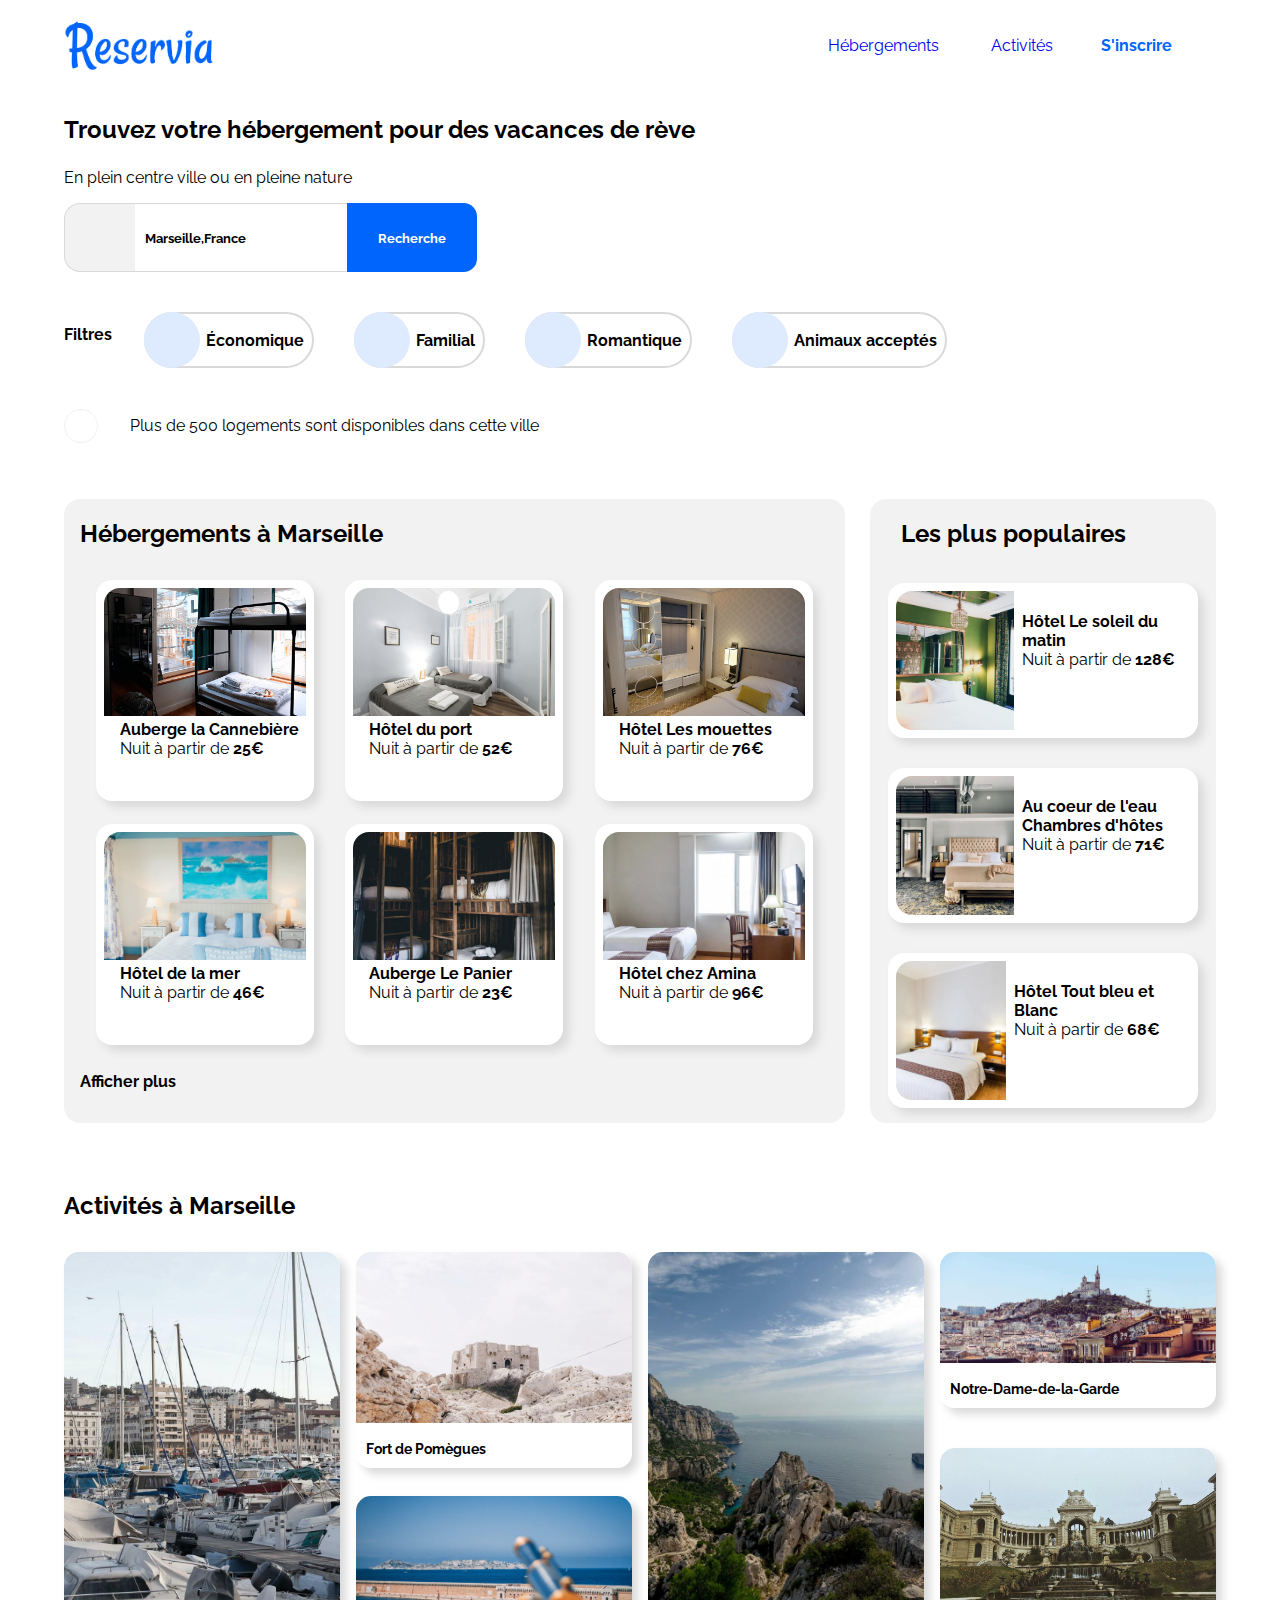
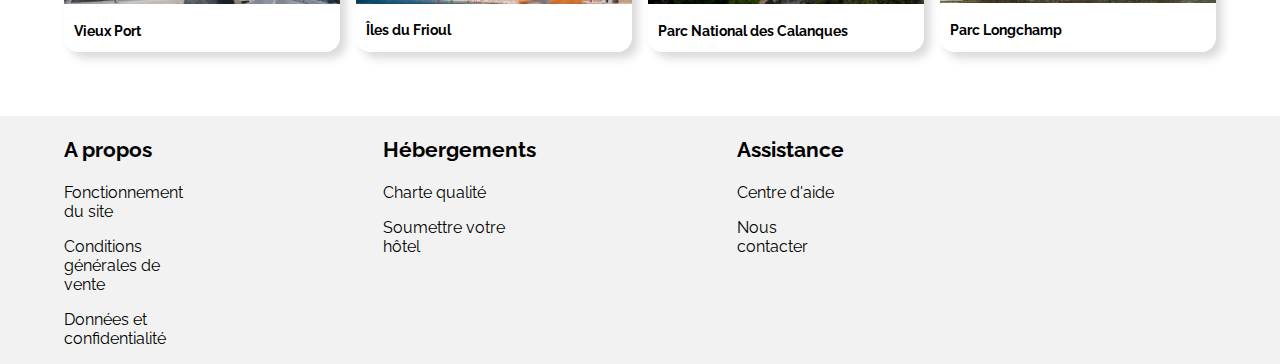
==== commit 32c94a87: "Clean index.html and create directories" ====
--- a/index.html
+++ b/index.html
@@ -1,14 +1,14 @@
 <!DOCTYPE html>
-<html lang="fr">
+<html lang="en">
 
 <head>
     <meta charset="utf-8">
     <title>Reservia</title>
     <link rel="stylesheet" href="https://cdnjs.cloudflare.com/ajax/libs/font-awesome/5.15.3/css/all.min.css" integrity="sha384-SZXxX4whJ79/gErwcOYf+zWLeJdY/qpuqC4cAa9rOGUstPomtqpuNWT9wdPEn2fk" crossorigin="anonymous">
-    <link rel="stylesheet" href="style.css"/> 
-    <link rel="stylesheet" media="screen and (max-width: 769px)" href="phone.css" />
-    <link rel="stylesheet" media="screen and (max-width: 991px)" href="tablet.css" />
-    <link rel="stylesheet" media="screen and (max-width: 1114px)" href="desktop.css" />
+    <link rel="stylesheet" href="Style/style.css"/> 
+    <link rel="stylesheet" media="screen and (max-width: 769px)" href="Style/phone.css" />
+    <link rel="stylesheet" media="screen and (max-width: 991px)" href="Style/tablet.css" />
+    <link rel="stylesheet" media="screen and (max-width: 1114px)" href="Style/desktop.css" />
 </head>
 <body>
     <header class="main-header"><!-- Logo et menu--> 
@@ -49,29 +49,29 @@
                 <p><span class="bolder">Filtres</span></p>
             </div>
             <div class= "filters-icons">
-                <div class="searchFiltersFilter">
-                    <div class="searchFiltersFilterWrapicon">
+                <div class="searchFilters">
+                    <div class="searchFiltersIcon">
                         <i class="fas fa-money-bill-wave"></i>
                     </div>
-                    <span class="searchFiltersFilterTitle">Économique</span>
-                </div>
-                <div class="searchFiltersFilter">
-                    <div class="searchFiltersFilterWrapicon">
+                    <span class="searchFiltersTitle">Économique</span>
+                </div>
+                <div class="searchFilters">
+                    <div class="searchFiltersIcon">
                         <i class="fas fa-child"></i>
                     </div>
-                    <span class="searchFiltersFilterTitle">Familial</span>
-                </div>
-                <div class="searchFiltersFilter">
-                    <div class="searchFiltersFilterWrapicon">
+                    <span class="searchFiltersTitle">Familial</span>
+                </div>
+                <div class="searchFilters">
+                    <div class="searchFiltersIcon">
                         <i class="fas fa-heart"></i>
                     </div>
-                    <span class="searchFiltersFilterTitle">Romantique</span>
-                </div>
-                <div class="searchFiltersFilter">
-                    <div class="searchFiltersFilterWrapicon">
+                    <span class="searchFiltersTitle">Romantique</span>
+                </div>
+                <div class="searchFilters">
+                    <div class="searchFiltersIcon">
                         <i class="fas fa-dog"></i>
                     </div>
-                    <span class="searchFiltersFilterTitle">Animaux acceptés</span>
+                    <span class="searchFiltersTitle">Animaux acceptés</span>
                 </div>
             </div>
         </div>
@@ -85,113 +85,125 @@
         <div class="popular">
             <h2 class="populartext">Hébergements à Marseille</h2>
                 <div class="full-box">
-                    <div class=box>
-                        <img src="images/hebergement/marcus-loke-WQJvWU_HZFo-unsplash.jpg" alt="Auberge la Cannebière"/>
-                        <div class="descriptif">
-                            <p class="noMarginText">
-                                <span class="bolder">Auberge la Cannebière</span>
-                            </p>
-                            <p class="noMarginText">
-                                Nuit à partir de <span class="bolder">25€</span>
-                            </p>
-                            <div class="stars">
-                                <span class="full-star"><i class="fas fa-star"></i></span>
-                                <span class="full-star"><i class="fas fa-star"></i></span>
-                                <span class="full-star"><i class="fas fa-star"></i></span>
-                                <span class="full-star"><i class="fas fa-star"></i></span>
-                                <span class="empty-star"><i class="fas fa-star"></i></span>
-                            </div>    
-                        </div>
-                    </div>
-                    <div class=box>
-                        <img src="images/hebergement/fred-kleber-gTbaxaVLvsg-unsplash.jpg" alt="Hôtel du port"/>
-                        <div class="descriptif">
-                            <p class="noMarginText">
-                                <span class="bolder">Hôtel du port</span>
-                            </p>
-                            <p class="noMarginText">
-                                Nuit à partir de <span class="bolder">52€</span>
-                            </p>
-                            <div class="stars">
-                                <span class="full-star"><i class="fas fa-star"></i></span>
-                                <span class="full-star"><i class="fas fa-star"></i></span>
-                                <span class="full-star"><i class="fas fa-star"></i></span>
-                                <span class="full-star"><i class="fas fa-star"></i></span>
-                                <span class="full-star"><i class="fas fa-star"></i></span>
-                            </div>    
-                        </div>
-                    </div>
-                    <div class=box>
-                        <img src="images/hebergement/reisetopia-B8WIgxA_PFU-unsplash.jpg" alt="Hôtel Les mouettes"/>
-                        <div class="descriptif">
-                            <p class="noMarginText">
-                                <span class="bolder">Hôtel Les mouettes</span>
-                            </p>
-                            <p class="noMarginText">
-                                Nuit à partir de <span class="bolder">76€</span>
-                            </p>
-                            <div class="stars">
-                                <span class="full-star"><i class="fas fa-star"></i></span>
-                                <span class="full-star"><i class="fas fa-star"></i></span>
-                                <span class="full-star"><i class="fas fa-star"></i></span>
-                                <span class="full-star"><i class="fas fa-star"></i></span>
-                                <span class="empty-star"><i class="fas fa-star"></i></span>
-                            </div>    
-                        </div>
-                    </div>
-                    <div class=box>
-                        <img src="images/hebergement/annie-spratt-Eg1qcIitAuA-unsplash.jpg" alt="Hôtel de la mer"/>
-                        <div class="descriptif">
-                            <p class="noMarginText">
-                                <span class="bolder">Hôtel de la mer</span>
-                            </p>
-                            <p class="noMarginText">
-                                Nuit à partir de <span class="bolder">46€</span>
-                            </p>
-                            <div class="stars">
-                                <span class="full-star"><i class="fas fa-star"></i></span>
-                                <span class="full-star"><i class="fas fa-star"></i></span>
-                                <span class="full-star"><i class="fas fa-star"></i></span>
-                                <span class="empty-star"><i class="fas fa-star"></i></span>
-                                <span class="empty-star"><i class="fas fa-star"></i></span>
-                            </div>    
-                        </div>
-                    </div>
-                    <div class=box>
-                        <img src="images/hebergement/nicate-lee-kT-ZyaiwBe0-unsplash.jpg" alt="Auberge Le Panier"/>
-                        <div class="descriptif">
-                            <p class="noMarginText">
-                                <span class="bolder">Auberge Le Panier</span>
-                            </p>
-                            <p class="noMarginText">
-                                Nuit à partir de <span class="bolder">23€</span>
-                            </p>
-                            <div class="stars">
-                                <span class="full-star"><i class="fas fa-star"></i></span>
-                                <span class="full-star"><i class="fas fa-star"></i></span>
-                                <span class="full-star"><i class="fas fa-star"></i></span>
-                                <span class="full-star"><i class="fas fa-star"></i></span>
-                                <span class="empty-star"><i class="fas fa-star"></i></span>
-                            </div>    
-                        </div>
-                    </div>
-                    <div class=box>
-                        <img src="images/hebergement/febrian-zakaria-M6S1WvfW68A-unsplash.jpg" alt="Hôtel chez Amina"/>
-                        <div class="descriptif">
-                            <p class="noMarginText">
-                                <span class="bolder">Hôtel chez Amina</span>
-                            </p>
-                            <p class="noMarginText">
-                                Nuit à partir de <span class="bolder">96€</span>
-                            </p>
-                            <div class="stars">
-                                <span class="full-star"><i class="fas fa-star"></i></span>
-                                <span class="full-star"><i class="fas fa-star"></i></span>
-                                <span class="full-star"><i class="fas fa-star"></i></span>
-                                <span class="full-star"><i class="fas fa-star"></i></span>
-                                <span class="full-star"><i class="fas fa-star"></i></span>
-                            </div>    
-                        </div>
+                    <div class=box >
+                        <a href="Link/link.html" target="_blank">
+                            <img src="images/hebergement/marcus-loke-WQJvWU_HZFo-unsplash.jpg" alt="Auberge la Cannebière"/>
+                            <div class="describe">
+                                <p class="noMarginText">
+                                    <span class="bolder">Auberge la Cannebière</span>
+                                </p>
+                                <p class="noMarginText">
+                                    Nuit à partir de <span class="bolder">25€</span>
+                                </p>
+                                <div class="stars">
+                                    <span class="full-star"><i class="fas fa-star"></i></span>
+                                    <span class="full-star"><i class="fas fa-star"></i></span>
+                                    <span class="full-star"><i class="fas fa-star"></i></span>
+                                    <span class="full-star"><i class="fas fa-star"></i></span>
+                                    <span class="empty-star"><i class="fas fa-star"></i></span>
+                                </div>
+                            </div>  
+                        </a> 
+                    </div>
+                    <div class=box>
+                        <a href="Link/link.html" target="_blank">
+                            <img src="images/hebergement/fred-kleber-gTbaxaVLvsg-unsplash.jpg" alt="Hôtel du port"/>
+                            <div class="describe">
+                                <p class="noMarginText">
+                                    <span class="bolder">Hôtel du port</span>
+                                </p>
+                                <p class="noMarginText">
+                                    Nuit à partir de <span class="bolder">52€</span>
+                                </p>
+                                <div class="stars">
+                                    <span class="full-star"><i class="fas fa-star"></i></span>
+                                    <span class="full-star"><i class="fas fa-star"></i></span>
+                                    <span class="full-star"><i class="fas fa-star"></i></span>
+                                    <span class="full-star"><i class="fas fa-star"></i></span>
+                                    <span class="full-star"><i class="fas fa-star"></i></span>
+                                </div>    
+                            </div>
+                        </a>
+                    </div>
+                    <div class=box>
+                        <a href="Link/link.html" target="_blank">
+                            <img src="images/hebergement/reisetopia-B8WIgxA_PFU-unsplash.jpg" alt="Hôtel Les mouettes"/>
+                            <div class="describe">
+                                <p class="noMarginText">
+                                    <span class="bolder">Hôtel Les mouettes</span>
+                                </p>
+                                <p class="noMarginText">
+                                    Nuit à partir de <span class="bolder">76€</span>
+                                </p>
+                                <div class="stars">
+                                    <span class="full-star"><i class="fas fa-star"></i></span>
+                                    <span class="full-star"><i class="fas fa-star"></i></span>
+                                    <span class="full-star"><i class="fas fa-star"></i></span>
+                                    <span class="full-star"><i class="fas fa-star"></i></span>
+                                    <span class="empty-star"><i class="fas fa-star"></i></span>
+                                </div>    
+                            </div>
+                        </a>    
+                    </div>
+                    <div class=box>
+                        <a href="Link/link.html" target="_blank">
+                            <img src="images/hebergement/annie-spratt-Eg1qcIitAuA-unsplash.jpg" alt="Hôtel de la mer"/>
+                            <div class="describe">
+                                <p class="noMarginText">
+                                    <span class="bolder">Hôtel de la mer</span>
+                                </p>
+                                <p class="noMarginText">
+                                    Nuit à partir de <span class="bolder">46€</span>
+                                </p>
+                                <div class="stars">
+                                    <span class="full-star"><i class="fas fa-star"></i></span>
+                                    <span class="full-star"><i class="fas fa-star"></i></span>
+                                    <span class="full-star"><i class="fas fa-star"></i></span>
+                                    <span class="empty-star"><i class="fas fa-star"></i></span>
+                                    <span class="empty-star"><i class="fas fa-star"></i></span>
+                                </div>    
+                            </div>
+                        </a>
+                    </div>
+                    <div class=box>
+                        <a href="Link/link.html" target="_blank">
+                            <img src="images/hebergement/nicate-lee-kT-ZyaiwBe0-unsplash.jpg" alt="Auberge Le Panier"/>
+                            <div class="describe">
+                                <p class="noMarginText">
+                                    <span class="bolder">Auberge Le Panier</span>
+                                </p>
+                                <p class="noMarginText">
+                                    Nuit à partir de <span class="bolder">23€</span>
+                                </p>
+                                <div class="stars">
+                                    <span class="full-star"><i class="fas fa-star"></i></span>
+                                    <span class="full-star"><i class="fas fa-star"></i></span>
+                                    <span class="full-star"><i class="fas fa-star"></i></span>
+                                    <span class="full-star"><i class="fas fa-star"></i></span>
+                                    <span class="empty-star"><i class="fas fa-star"></i></span>
+                                </div>    
+                            </div>
+                        </a>
+                    </div>
+                    <div class=box>
+                        <a href="Link/link.html" target="_blank">
+                            <img src="images/hebergement/febrian-zakaria-M6S1WvfW68A-unsplash.jpg" alt="Hôtel chez Amina"/>
+                            <div class="describe">
+                                <p class="noMarginText">
+                                    <span class="bolder">Hôtel chez Amina</span>
+                                </p>
+                                <p class="noMarginText">
+                                    Nuit à partir de <span class="bolder">96€</span>
+                                </p>
+                                <div class="stars">
+                                    <span class="full-star"><i class="fas fa-star"></i></span>
+                                    <span class="full-star"><i class="fas fa-star"></i></span>
+                                    <span class="full-star"><i class="fas fa-star"></i></span>
+                                    <span class="full-star"><i class="fas fa-star"></i></span>
+                                    <span class="full-star"><i class="fas fa-star"></i></span>
+                                </div>    
+                            </div>
+                        </a>
                     </div> 
                 </div> 
             <p class="populartext"><span class="bolder">Afficher plus</span></p>  
@@ -204,7 +216,7 @@
                 <div class="full-box-aside">
                     <div class=box-aside>
                         <img src="images/hebergement/emile-guillemot-Bj_rcSC5XfE-unsplash.jpg" alt="Hôtel Le soleil du matin"/>
-                        <div class="descriptif-aside">
+                        <div class="describe-aside">
                             <div class="text">
                                 <p class="noMarginText">
                                     <span class="bolder">Hôtel Le soleil du matin</span>
@@ -224,13 +236,33 @@
                     </div>
                     <div class=box-aside>
                         <img src="images/hebergement/aw-creative-VGs8z60yT2c-unsplash.jpg" alt="Chambres d'hôtes"/>
-                        <div class="descriptif-aside">
+                        <div class="describe-aside">
                             <div class="text">
                                 <p class="noMarginText">
                                     <span class="bolder">Au coeur de l'eau Chambres d'hôtes</span>
                                 </p>
                                 <p class="noMarginText">
                                     Nuit à partir de <span class="bolder">71€</span>
+                                </p>
+                             </div>                            
+                            <div class="stars">
+                                <span class="full-star"><i class="fas fa-star"></i></span>
+                                <span class="full-star"><i class="fas fa-star"></i></span>
+                                <span class="full-star"><i class="fas fa-star"></i></span>
+                                <span class="full-star"><i class="fas fa-star"></i></span>
+                                <span class="empty-star"><i class="fas fa-star"></i></span>
+                            </div>    
+                        </div>                        
+                    </div>
+                    <div class=box-aside-bleu>
+                        <img src="images/hebergement/febrian-zakaria-sjvU0THccQA-unsplash.jpg" alt="Hôtel Tout bleu et Blanc"/>
+                        <div class="describe-aside-bleu">
+                            <div class="text">
+                                <p class="noMarginText">
+                                    <span class="bolder">Hôtel Tout bleu et Blanc</span>
+                                </p>
+                                <p class="noMarginText">
+                                    Nuit à partir de <span class="bolder">68€</span>
                                 </p>
                             </div>                            
                             <div class="stars">
@@ -240,27 +272,7 @@
                                 <span class="full-star"><i class="fas fa-star"></i></span>
                                 <span class="empty-star"><i class="fas fa-star"></i></span>
                             </div>    
-                        </div>
-                    </div>
-                    <div class=box-aside-bleu>
-                        <img src="images/hebergement/febrian-zakaria-sjvU0THccQA-unsplash.jpg" alt="Hôtel Tout bleu et Blanc"/>
-                        <div class="descriptif-aside-bleu">
-                            <div class="text">
-                                <p class="noMarginText">
-                                    <span class="bolder">Hôtel Tout bleu et Blanc</span>
-                                </p>
-                                <p class="noMarginText">
-                                    Nuit à partir de <span class="bolder">68€</span>
-                                </p>
-                            </div>                            
-                            <div class="stars">
-                                <span class="full-star"><i class="fas fa-star"></i></span>
-                                <span class="full-star"><i class="fas fa-star"></i></span>
-                                <span class="full-star"><i class="fas fa-star"></i></span>
-                                <span class="full-star"><i class="fas fa-star"></i></span>
-                                <span class="empty-star"><i class="fas fa-star"></i></span>
-                            </div>    
-                        </div>
+                        </div>                     
                     </div>
                 </div>
         </aside>
@@ -269,55 +281,67 @@
         <h2>Activités à Marseille</h2>
         <div class="full-activities">
             <div class="box-port">
-                <img src="images/activites/reno-laithienne-QUgJhdY5Fyk-unsplash.jpg" alt="Vieux Port"/>
-                <div class="text-activities">
-                    <p>
-                        <span class="bolder">Vieux Port</span> 
-                    </p>
-                </div>
+                <a href="Link/link.html" target="_blank">
+                    <img src="images/activites/reno-laithienne-QUgJhdY5Fyk-unsplash.jpg" alt="Vieux Port"/>
+                    <div class="text-activities">
+                        <p>
+                            <span class="bolder">Vieux Port</span> 
+                        </p>
+                    </div>
+                </a>
             </div>  
             <div class="box-pomegues-frioul">
-                <div class="box-pomegues">           
-                    <img src="images/activites/paul-hermann-QFTrLdQIRhI-unsplash.jpg" alt="Fort de Pomègues"/>
+                <div class="box-pomegues">
+                    <a href="Link/link.html" target="_blank">           
+                        <img src="images/activites/paul-hermann-QFTrLdQIRhI-unsplash.jpg" alt="Fort de Pomègues"/>
+                        <div class="text-activities">
+                            <p>
+                                <span class="bolder">Fort de Pomègues</span>
+                            </p>
+                        </div>
+                    </a>
+                </div>
+                <div class="box-frioul">
+                    <a href="Link/link.html" target="_blank">
+                        <img src="images/activites/kevin-hikari-rV_Qd1l-VXg-unsplash.jpg" alt="Iles du Frioul"/>
+                        <div class="text-activities">
+                            <p>
+                                <span class="bolder">Îles du Frioul</span>
+                            </p>   
+                        </div>
+                    </a>                       
+                </div>
+            </div> 
+            <div class="box-calanques">
+                <a href="Link/link.html" target="_blank">         
+                    <img src="images/activites/kilyan-sockalingum-NR8-cBCN3aI-unsplash.jpg" alt="Port national des Calanques"/>
                     <div class="text-activities">
                         <p>
-                            <span class="bolder">Fort de Pomègues</span>
+                            <span class="bolder">Parc National des Calanques</span>
                         </p>
                     </div>
-                </div>
-                <div class="box-frioul"> 
-                    <img src="images/activites/kevin-hikari-rV_Qd1l-VXg-unsplash.jpg" alt="Iles du Frioul"/>
-                    <div class="text-activities">
-                        <p>
-                            <span class="bolder">Îles du Frioul</span>
-                        </p>   
-                    </div>                      
-                </div>
-            </div> 
-            <div class="box-calanques">           
-                <img src="images/activites/kilyan-sockalingum-NR8-cBCN3aI-unsplash.jpg" alt="Port national des Calanques"/>
-                <div class="text-activities">
-                    <p>
-                        <span class="bolder">Parc National des Calanques</span>
-                    </p>
-                </div>
+                </a>  
             </div>                   
             <div class="box-dame-longchamp">
                 <div class="box-longchamp"> 
-                    <img src="images/activites/lena-paulin-wH2-EJoDcV0-unsplash.jpg" alt="Parc Longchamp"/>
-                    <div class="text-activities">
-                        <p>
-                            <span class="bolder">Parc Longchamp</span> 
-                        </p>
-                    </div>
-                </div>
-                <div class="box-dame">           
-                    <img src="images/activites/florian-wehde-xW9e8gdotxI-unsplash.jpg" alt="Notre Dame de la Garde"/>
-                    <div class="text-activities">
-                        <p>
-                            <span class="bolder">Notre-Dame-de-la-Garde</span>
-                        </p>
-                    </div>
+                    <a href="Link/link.html" target="_blank">
+                        <img src="images/activites/lena-paulin-wH2-EJoDcV0-unsplash.jpg" alt="Parc Longchamp"/>
+                        <div class="text-activities">
+                            <p>
+                                <span class="bolder">Parc Longchamp</span> 
+                            </p>
+                        </div>
+                    </a>
+                </div>
+                <div class="box-dame"> 
+                    <a href="Link/link.html" target="_blank">         
+                        <img src="images/activites/florian-wehde-xW9e8gdotxI-unsplash.jpg" alt="Notre Dame de la Garde"/>
+                        <div class="text-activities">
+                            <p>
+                                <span class="bolder">Notre-Dame-de-la-Garde</span>
+                            </p>
+                        </div>
+                    </a> 
                 </div>
             </div>           
         </div>
--- a/Style/style.css
+++ b/Style/style.css
@@ -0,0 +1,510 @@
+@import url(https://fonts.googleapis.com/css2?family=Raleway:wght@100;200;300;400;500;600;700&display=swap%27);
+
+* {
+    font-family: 'Raleway', sans-serif;
+}
+body{
+    margin: 0;
+    max-width: 1440px;
+}
+
+a:link {
+    text-decoration: none;
+}
+.bolder{
+    font-weight: bolder;
+}
+.noMarginText{
+    margin-block-start: 0;
+    margin-block-end: 0;
+}
+
+/*Header*/
+
+header{
+    margin-left: 5%;
+    margin-right: 5%;    
+}
+.main-header .container {
+	display: flex;
+	align-items: center;
+	justify-content: space-between;
+	flex-wrap: wrap;
+}
+.container img {
+	width: 150px;
+	height: 75px;
+}
+.main-nav-menu{
+    display: flex;
+    flex-direction: row;
+    padding: 20px;
+}
+.main-nav li {
+	display: inline;
+    text-decoration: none;
+    padding: 1.5em;    
+}
+#text:hover{
+    border-top: 3px solid #0065FC;
+    color: #0065FC;
+    padding-top: 33px;
+}
+#inscription{
+    font-weight: bold;
+    color: #0065FC;
+}
+
+
+/*search bar*/
+
+.filter-menu{
+    margin-left: 5%;
+    margin-right: 5%;
+}
+.filter-menu #FilterTitle{
+    font-size: 1.5em;
+    font-weight: bolder;
+}
+.searchbar{
+    border: 0 solid #f2f2f2;
+    display: inline-flex;
+    max-width: 100%;   
+    border-radius: 8px;
+    margin-bottom: 5px;        
+}
+.icon{   
+    display: flex;
+    background-color: #f2f2f2;
+    border: 1px solid #d9d9d9;
+    border-right: none;
+    border-top-left-radius: 1em;
+    border-bottom-left-radius: 1em;
+    justify-content: center;
+    align-items: center;
+    width: 70px;
+}
+.text-search{
+    width: 200px;
+    padding-left: 10px;
+    border-top: 1px solid #d9d9d9;
+    border-bottom: 1px solid #d9d9d9;
+    border-left: none;
+    border-right: none;
+    font-weight: bolder;
+}
+.research{
+    background-color: #0065FC;
+    width: 130px;  
+    padding: 2em;     
+    border: none;
+    border-top-right-radius: 1em;
+    border-bottom-right-radius: 1em;
+    color: white;
+    font-weight: bolder;
+}
+.fas.fa-search{
+    display: none;
+}
+
+/*Filters*/
+
+.filters-icons{
+    display: flex;
+    flex-direction: row;
+    flex-wrap: wrap;
+}
+.searchFilters:hover{
+    background-color: #DEEBFF;
+}
+.searchFilters{
+    display: flex;
+    align-items: center;
+    margin-right: 2.5rem;
+    border: 2px solid #d9d9d9;
+    border-radius: 2rem;
+    margin-bottom: 1rem;
+    cursor: pointer;
+    font-weight: bold;
+}
+.searchFiltersIcon{
+    background-color: #DEEBFF;
+    border-radius: 100%;
+    height: 3.5rem;
+    width: 3.5rem;
+    min-height: 2.5rem;
+    min-width: 2.5rem;
+    display: flex;
+    align-items: center;
+    justify-content: center;
+    margin: -2px;
+    color: #0065FC;
+}
+.searchFiltersTitle{
+    margin-left: 0.5em;
+    margin-right: 0.5em;
+}
+.Filters{
+    display: flex;
+    flex-direction: row;
+    flex-wrap: wrap;
+    align-items: baseline;
+    margin-top: 2em;
+}
+.filtertext{
+    margin-right: 2em;
+}
+
+/*info bar*/
+
+.info{
+    display: flex;
+    flex-direction: row;
+    margin-top: 1em;
+    margin-bottom: 2em;
+    align-items: center;
+}
+.InfoIcon{
+    display: flex;
+    color: #0065FC;
+    border: 1px solid #F2F2F2;
+    border-radius: 100%;
+    min-width: 2em;
+    min-height: 2em;
+    align-items: center;
+    justify-content: center;
+    margin-right: 2em;
+}
+.infotitle{
+    display: flex;
+    margin-left: 15em;
+}
+
+/*Body section class=hebergements*/
+
+.hebergements{
+    display: flex;
+    flex-direction: row;
+    justify-content: space-between;
+    flex-wrap: wrap;
+    margin-top: 3em;
+    margin-left: 5%;
+    margin-right: 5%;
+}
+
+.popular{
+    display: flex;
+    flex-direction: column;
+    justify-content: space-between;
+    width: 65%;
+    min-height: 38em;
+    align-content: center;
+    background-color: #F2F2F2;
+    border-radius: 1em;
+    padding: 0 1em 1em;
+}
+.full-box{
+    display: flex;
+    flex-direction: row;
+    flex-wrap: wrap;
+    justify-content: space-around;
+    align-content: space-around;
+    height: 100%;
+    width: 100%;    
+}
+.box{
+    width: 27%;
+    height: 42%;
+    border-radius: 1em;
+    box-shadow :6px 6px 10px #d9d9d9;
+    padding: 0.5em;
+    background-color: white;
+    cursor: pointer;
+}
+.box a{
+    text-decoration: none;
+    color: black;
+}
+.box:hover{
+    box-shadow :6px 6px 10px #DEEBFF;
+}
+.box img{
+    max-height: 100%;
+    max-width: 100%;
+    width: 100%;
+    height: 8em;
+    border-top-left-radius: 1rem;
+    border-top-right-radius: 1rem;
+    object-fit: cover;   
+}
+.empty-star{
+    color: #F2F2F2;
+}
+.full-star{
+    color: #0065FC;
+}
+.describe{
+    display: flex;
+    flex-direction: column;
+    flex-wrap: wrap;
+    margin-left: 1em;
+}
+
+/*Body aside class=Most popular*/
+
+.most-popular{
+    display: flex;
+    flex-direction: column;
+    width: 30%;
+    min-height: 38em;
+    background-color: #F2F2F2;
+    border-radius: 1em;
+}
+.most-popular-text{
+    display: flex;
+    align-items: center;
+    justify-content: space-around;
+}
+.full-box-aside{
+    display: flex;
+    flex-direction: column;
+    align-items: center;
+    justify-content: space-around;
+    height: 100%;
+}
+.box-aside{
+    display: flex;
+    flex-direction: row;
+    width: 85%;
+    height: 25%;
+    border-radius: 1em;
+    box-shadow :6px 6px 10px #d9d9d9;
+    padding: 0.5em;
+    background-color: white;
+}  
+.box-aside img{
+    width: 40%;
+    height: 100%;
+    border-top-left-radius: 1em;
+    border-bottom-left-radius: 1em;
+    object-fit: cover;   
+}
+.describe-aside{
+    display: flex;
+    flex-direction: column;
+    flex-wrap: wrap;
+    justify-content: space-around;
+    margin-left: 0.5em;
+}
+.box-aside-bleu{
+    display: flex;
+    flex-direction: row;
+    width: 85%;
+    height: 25%;
+    border-radius: 1em;
+    box-shadow :6px 6px 10px #d9d9d9;
+    padding: 0.5em;
+    background-color: white;
+}  
+.box-aside-bleu img{
+    width: 40%;
+    height: 100%;
+    border-top-left-radius: 1em;
+    border-bottom-left-radius: 1em;
+    object-fit: cover;   
+}
+.describe-aside-bleu{
+    display: flex;
+    flex-direction: column;
+    flex-wrap: wrap;
+    justify-content: space-around;
+    margin-left: 0.5em;
+ 
+}
+
+/*Section Activities*/
+
+.activities{
+    margin-left: 5%;
+    margin-right: 5%;
+    padding-top: 3em;
+}
+.full-activities{
+    display: flex;
+    justify-content: space-between;
+    align-content: space-between;
+    margin-top: 2em;
+    width: 100%;
+    height: 25em;
+}
+.text-activities{
+    margin-left: 10px;    
+}
+.full-activities a{
+    text-decoration: none;
+    color: black;
+}
+
+/*Box Dame-Longchamp*/
+
+.box-dame-longchamp{
+    display: flex;
+    flex-direction: column-reverse;
+    justify-content: space-between;
+    width: 24%;
+    height: 100%;
+}
+.box-longchamp img{
+    height: 76%;
+    width: 100%;
+    max-width: 100%;
+    object-fit: cover;
+    object-position: 0% 40%;
+    background-color: white;
+    border-radius: 15px 15px 0px 0px;  
+}
+.box-longchamp{
+    width: 100%;
+    height: 51%;
+    border-radius: 1em;
+    box-shadow: 6px 6px 10px #d9d9d9;
+    font-size: 0.9em;
+}
+.box-longchamp:hover{
+    box-shadow : 6px 6px 10px #DEEBFF;
+}
+.box-dame img{
+    height: 71%;
+    max-height: 100%;
+    width: 100%;
+    max-width: 100%;
+    object-fit: cover;
+    object-position: 0% 20%;
+    background-color: white;
+    border-radius: 15px 15px 0px 0px;  
+}
+.box-dame{
+    width: 100%;
+    height: 39%;
+    border-radius: 1em;
+    box-shadow: 6px 6px 10px #d9d9d9;
+    font-size: 0.9em;
+}
+.box-dame:hover{
+    box-shadow : 6px 6px 10px #DEEBFF;
+}
+
+/*Box pomegues-frioul*/
+
+.box-pomegues-frioul{
+    display: flex;
+    flex-direction: column;
+    justify-content: space-between;
+    width: 24%;
+    height: 100%;
+}
+.box-pomegues img{
+    height: 79%;
+    max-height: 100%;
+    width: 100%;
+    max-width: 100%;
+    object-fit: cover;
+    object-position: 0% 40%;
+    background-color: white;
+    border-radius: 15px 15px 0px 0px;  
+}
+.box-pomegues{
+    width: 100%;
+    height: 54%;
+    border-radius: 1em;
+    box-shadow: 6px 6px 10px #d9d9d9;
+    font-size: 0.9em;
+}
+.box-pomegues:hover{
+    box-shadow : 6px 6px 10px #DEEBFF;
+}
+.box-frioul img{
+    height: 69%;
+    max-height: 100%;
+    width: 100%;
+    max-width: 100%;
+    object-fit: cover;
+    object-position: 0% 20%;
+    background-color: white;
+    border-radius: 15px 15px 0px 0px;  
+}
+.box-frioul{
+    width: 100%;
+    height: 39%;
+    border-radius: 1em;
+    box-shadow: 6px 6px 10px #d9d9d9;
+    font-size: 0.9em;
+}
+.box-frioul:hover{
+    box-shadow : 6px 6px 10px #DEEBFF;
+}
+
+/*box calanques*/
+
+.box-calanques img{
+    height: 88%;
+    max-height: 100%;
+    width: 100%;
+    object-fit: cover;
+    background-color: white;
+    border-radius: 15px 15px 0px 0px;
+}
+.box-calanques{
+    width: 24%;
+    height: 100%;
+    border-radius: 1em;
+    box-shadow: 6px 6px 10px #d9d9d9;
+    font-size: 0.9em;
+}
+.box-calanques:hover{
+    box-shadow : 6px 6px 10px #DEEBFF;
+}
+
+/*box-port*/
+
+.box-port img{
+    height: 88%;
+    max-height: 100%;
+    width: 100%;
+    object-fit: cover;
+    background-color: white;
+    border-radius: 15px 15px 0px 0px;
+}
+.box-port{
+    width: 24%;
+    height: 100%;
+    border-radius: 1em;
+    box-shadow: 6px 6px 10px #d9d9d9;
+    font-size: 0.9em;
+}
+.box-port:hover{
+    box-shadow : 6px 6px 10px #DEEBFF;
+}
+
+/*footer*/
+
+footer{
+    display: flex;
+    flex-direction: row;
+    background-color: #F2F2F2;
+    margin-top: 4em;
+}
+.FooterText{
+    display: flex;
+    margin-left: 5%;
+    margin-right: 5%;
+}
+.FootText{
+    font-size: 1.3em;
+}
+.nos-hebergements{
+    margin-left: 40%;
+}
+.assistance{
+    margin-left: 40%;
+}--- a/Style/phone.css
+++ b/Style/phone.css
@@ -0,0 +1,285 @@
+@media screen and (max-width:769px)
+{
+    
+.main-header .container{
+    align-items: center;
+    padding:0;
+    display: block;
+}
+.main-header{
+    margin-left: 5%;
+    margin-right: 5%;
+}
+#text:hover{
+    border-bottom: 3px solid #0065FC;
+    border-top: none;
+    color: #0065FC;
+    padding-bottom: 33px;
+}
+.container img{
+    width: 100px;
+    height: 50px;
+    position: absolute;
+    left : 17%;
+}
+.main-nav{
+    width: 100%;
+}
+.main-nav-menu{
+    display: flex;
+    flex-direction: column-reverse;
+    width: 100%;
+    padding-left: 0;
+    padding-right: 0;
+}
+.navText{
+    display: flex;
+    justify-content: space-around;
+}
+.suscribe-text{
+    text-align: end;
+}
+    
+/*filterMenu*/
+
+.filter-menu {
+    margin: auto;
+    display: flex;
+    flex-direction: column;
+    margin-left: 5%;
+    margin-right: 5%;
+    text-align: left;
+}
+#ResearchText{
+    display: none;
+}
+.fas.fa-search{
+    display: initial;        
+}
+.Filters {
+    display: flex;
+    margin-top: 2rem;
+    flex-wrap: wrap;
+    flex-direction: row; 
+    width: 100%;
+}
+.filters-icons {
+    display: flex;
+    flex-direction: row;
+    flex-wrap: wrap;
+    width: 100%;
+}
+.searchFiltersFilter {
+    display: flex;
+    align-items: center;
+    border: 2px solid #d9d9d9;
+    border-radius: 2rem;
+    margin-bottom: 1rem;
+    cursor: pointer;
+    font-weight: bold;
+}
+
+/*hebergements*/
+
+.hebergements {
+    display: flex;
+    flex-direction: column-reverse;
+    justify-content: space-between;
+    margin-top: 0;
+    margin-left: 5%;
+    margin-right: 5%; 
+}
+.popular {
+    width: 100%;
+    height: 92em;
+    background: none;
+    margin-left: 0;
+    padding-left: 0;
+}
+.full-box {
+    justify-content: space-between;
+    height: 100%;
+    width: 100%;
+}
+.box {
+    width: 95%;
+    height: 14%;
+}
+.most-popular {
+    display: flex;
+    flex-direction: column;
+    width: 100%;
+    height: 52em;
+    margin-bottom: 1em;
+}
+.most-popular-text {
+    display: flex;
+    align-items: center;
+    justify-content: space-between;
+    padding: 15px;
+}
+.full-box-aside {
+    justify-content: space-between;
+    height: 85%;
+}
+.box-aside {
+    width: 90%;
+    height: 28%;
+}
+.box-aside img {
+    width: 45%;
+}
+.box-aside-bleu {
+    width: 90%;
+    height: 28%;
+}
+.box-aside-bleu img {
+    width: 45%;
+    height: 100%;
+}
+
+/*activities*/
+
+.activities {
+    width: auto;
+    margin: auto;
+    padding-top: 0;
+    height: 80em;
+    padding-bottom: 5em;
+    margin-left: 5%;
+    margin-right: 5%;
+}
+.full-activities {
+    display: flex;
+    flex-flow: column;
+    justify-content: space-between;
+    width: 100%;
+    height: 100%;
+    flex-direction: column;
+    padding: 1em 0 1em 0;
+    margin-top: 0;
+}
+.box-port {
+    width: 100%;
+    height: 15%;
+    border-radius: 1em;
+    box-shadow: 1px 3px 8px #d6d6d6;
+    font-size: 0.9em;
+}
+.box-port img {
+    height: 76%;
+    width: 100%;
+    object-fit: cover;
+    background-color: white;
+    border-radius: 15px 15px 0px 0px;
+}
+.box-pomegues-frioul {
+    display: flex;
+    flex-direction: column;
+    justify-content: space-between;
+    width: 100%;
+    height: 30%;
+}
+.box-pomegues {
+    width: 100%;
+    height: 45%;
+    border-radius: 1em;
+    box-shadow: 1px 3px 8px #d6d6d6;
+    font-size: 0.9em;
+}
+.box-pomegues img {
+    height: 76%;
+    width: 100%;
+    object-fit: cover;
+    object-position: 30%;
+    background-color: white;
+    border-radius: 15px 15px 0px 0px;
+}
+.box-frioul {
+    width: 100%;
+    height: 45%;
+    border-radius: 1em;
+    box-shadow: 1px 3px 8px #d6d6d6;
+    font-size: 0.9em;
+}
+.box-frioul img {
+    height: 76%;
+    width: 100%;
+    object-fit: cover;
+    object-position: 20%;
+    background-color: white;
+    border-radius: 15px 15px 0px 0px;
+}
+.box-calanques {
+    width: 100%;
+    height: 15%;
+    border-radius: 1em;
+    box-shadow: 1px 3px 8px #d6d6d6;
+    font-size: 0.9em;
+}
+.box-calanques img {
+    height: 76%;
+    width: 100%;
+    object-fit: cover;
+    background-color: white;
+    border-radius: 15px 15px 0px 0px;
+}
+.box-dame-longchamp {
+    display: flex;
+    flex-direction: column;
+    justify-content: space-between;
+    width: 100%;
+    height: 30%;
+}
+.box-longchamp {
+    width: 100%;
+    height: 45%;
+    border-radius: 1em;
+    box-shadow: 1px 3px 8px #d6d6d6;
+    font-size: 0.9em;
+}
+.box-longchamp img {
+    height: 76%;
+    width: 100%;
+    object-fit: cover;
+    object-position: 40%;
+    background-color: white;
+    border-radius: 15px 15px 0px 0px;
+}
+.box-dame {
+    width: 100%;
+    height: 45%;
+    border-radius: 1em;
+    box-shadow: 1px 3px 8px #d6d6d6;
+    font-size: 0.9em;
+}
+.box-dame img {
+    height: 76%;
+    width: 100%;
+    object-fit: cover;
+    object-position: 0% 20%;
+    background-color: white;
+    border-radius: 15px 15px 0px 0px;
+}
+
+/*footer*/
+
+footer {
+    display: flex;
+    flex-direction: column;
+    margin-top: 6em;
+}
+.FooterText {
+    display: flex;
+    margin-left: 5%;
+    width: auto;
+    flex-direction: column;
+    margin-right: 5%;
+}
+.nos-hebergements{
+    margin-left: 0;
+}
+.assistance{
+    margin-left: 0;        
+}
+}--- a/Style/tablet.css
+++ b/Style/tablet.css
@@ -0,0 +1,147 @@
+@media screen and (min-width:769px) and (max-width:991px)
+{
+
+/*hebergements*/
+
+.hebergements {
+    flex-direction: column-reverse;
+    margin-top: 2em;
+    margin-bottom: 3em;
+}
+.popular {
+    width: 100%;
+    height: 48em;
+    padding: 0;
+}
+.populartext{
+    padding-left: 15px;
+}
+.full-box{
+    width: 98%;
+    margin: auto;
+}
+.box {
+    width: 43%;
+    height: 29%;
+}
+.most-popular {
+    display: flex;
+    flex-direction: column;
+    width: 100%;
+    height: 52em;
+    margin-bottom: 5em;
+}
+.most-popular-text {
+    display: flex;
+    align-items: center;
+    justify-content: space-between;
+    padding: 15px;
+}
+.full-box-aside {
+    justify-content: space-between;
+    height: 85%;
+}
+.box-aside {
+    width: 90%;
+    height: 28%;
+}
+.box-aside img {
+    width: 45%;
+}
+.box-aside-bleu {
+    width: 90%;
+    height: 28%;
+}
+.box-aside-bleu img {
+    width: 45%;
+    height: 100%;
+}
+
+/*activities*/
+
+.activities {
+    width: auto;
+    padding-top: 0;
+    height: 100em;
+}
+.full-activities {
+    justify-content: space-around;
+    width: 100%;
+    height: 95%;
+    flex-direction: column;
+}
+.box-port {
+    width: 100%;
+    height: 15%;
+}
+.box-port img {
+    height: 78%;
+    width: 100%;
+}
+.box-pomegues-frioul {
+    width: 100%;
+    height: 30%;
+}
+.box-pomegues {
+    width: 100%;
+    height: 45%;
+}
+.box-pomegues img {
+    height: 78%;
+    width: 100%;
+    object-position: 30%;
+}
+.box-frioul {
+    width: 100%;
+    height: 45%;
+}
+.box-frioul img {
+    height: 78%;
+    width: 100%;
+    object-position: 20%;
+}
+.box-calanques {
+    width: 100%;
+    height: 15%;
+}
+.box-calanques img {
+    height: 78%;
+    width: 100%;
+}
+.box-dame-longchamp {
+    flex-direction: column;
+    width: 100%;
+    height: 30%;
+}
+.box-longchamp {
+    width: 100%;
+    height: 45%;
+}
+.box-longchamp img {
+    height: 78%;
+    width: 100%;
+    object-position: 40%;
+}
+.box-dame {
+    width: 100%;
+    height: 45%;
+}
+.box-dame img {
+    height: 78%;
+    width: 100%;
+}
+
+/*footer*/
+
+.FooterText {
+    display: flex;
+    width: 100%;
+    justify-content: space-between;
+}
+.nos-hebergements{
+    margin: 0;
+}
+.assistance{
+    margin: 0;
+}
+}--- a/Style/desktop.css
+++ b/Style/desktop.css
@@ -0,0 +1,35 @@
+@media screen and (min-width:992px) and (max-width:1114px)
+{
+
+/*hebergement*/
+
+.popular {
+    width: 65%;
+    height: 48em;
+    padding: 0;
+}
+.populartext{
+    padding-left: 15px;
+}
+.full-box{
+    width: 98%;
+    margin: auto;
+}
+.box {
+    width: 43%;
+    height: 29%;
+}
+.most-popular{
+    width: 32%;
+    padding-top: 0;
+}
+.full-box-aside{
+    height: 85%;
+}
+.box-aside{
+    height: 24%;
+}  
+.box-aside-bleu{
+    height: 24%;
+}  
+}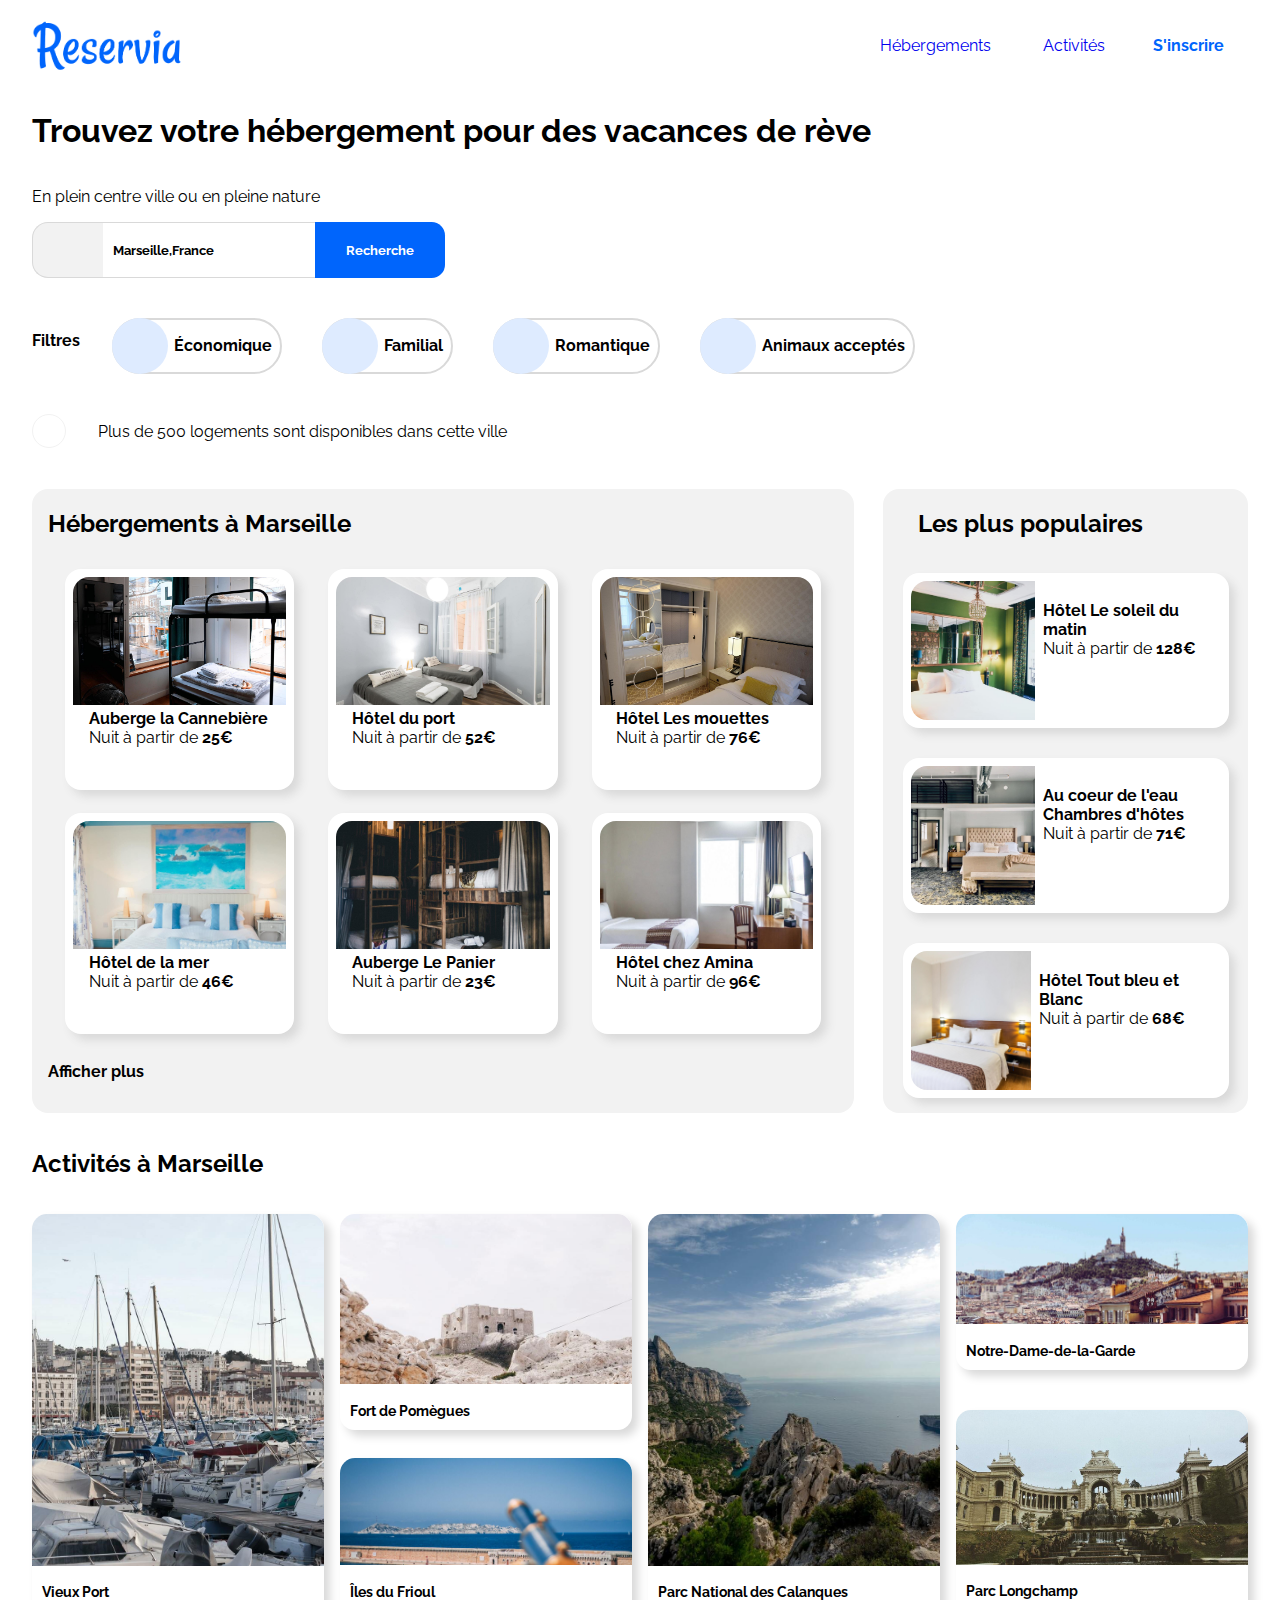
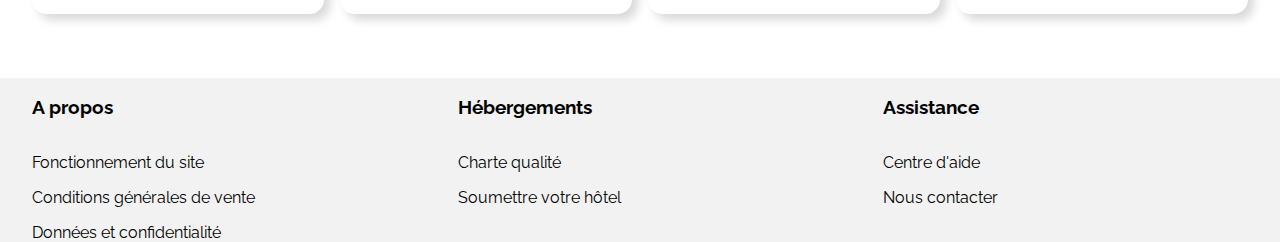
==== commit 49eefd88: "Clean html & css" ====
--- a/index.html
+++ b/index.html
@@ -11,13 +11,13 @@
     <link rel="stylesheet" media="screen and (max-width: 1114px)" href="Style/desktop.css" />
 </head>
 <body>
-    <header class="main-header"><!-- Logo et menu--> 
+    <header class="main-header"><!-- Logo and menu--> 
         <div class="container">
             <img src="images/logo/Reservia@3x.png" alt="logo Reservia">
             <nav class="main-nav">
                 <ul class="main-nav-menu">
                     <div class="navText">
-                        <li><a href="#hebergements" id="text">Hébergements</a></li>
+                        <li><a href="#hosts" id="text">Hébergements</a></li>
                         <li><a href="#activities" id="text">Activités</a></li>   
                     </div>
                     <div class="suscribe-text">
@@ -27,10 +27,8 @@
             </nav>
         </div>
     </header>
-    <section class="filter-menu"> <!-- principal title and search field-->
-        <p id="FilterTitle"> 
-            Trouvez votre hébergement pour des vacances de rève
-        </p>  
+    <section class="filter-menu"><!-- principal title and search field-->
+        <h1>Trouvez votre hébergement pour des vacances de rève</h1>  
         <p>En plein centre ville ou en pleine nature</p>
         <form class="searchbar">
             <div class="icon">
@@ -38,37 +36,39 @@
             </div>
             <input class="text-search" name="recherche" value="Marseille,France">
             <button class="research">
-                <p class="noMarginText" id="ResearchText">
-                    <span>Recherche</span>
-                </p>
+                <span class="no-margin-text" id="ResearchText">
+                    Recherche
+                </span>
                 <i class="fas fa-search"></i>
             </button>        
         </form>
-        <div class="Filters">
-            <div class="filtertext">
-                <p><span class="bolder">Filtres</span></p>
+        <div class="filters">
+            <div class="filter-text">
+                <p>
+                    <span class="bolder">Filtres</span>
+                </p>
             </div>
             <div class= "filters-icons">
-                <div class="searchFilters">
-                    <div class="searchFiltersIcon">
+                <div class="search-filters">
+                    <div class="search-filter-icon">
                         <i class="fas fa-money-bill-wave"></i>
                     </div>
                     <span class="searchFiltersTitle">Économique</span>
                 </div>
-                <div class="searchFilters">
-                    <div class="searchFiltersIcon">
+                <div class="search-filters">
+                    <div class="search-filter-icon">
                         <i class="fas fa-child"></i>
                     </div>
                     <span class="searchFiltersTitle">Familial</span>
                 </div>
-                <div class="searchFilters">
-                    <div class="searchFiltersIcon">
+                <div class="search-filters">
+                    <div class="search-filter-icon">
                         <i class="fas fa-heart"></i>
                     </div>
                     <span class="searchFiltersTitle">Romantique</span>
                 </div>
-                <div class="searchFilters">
-                    <div class="searchFiltersIcon">
+                <div class="search-filters">
+                    <div class="search-filter-icon">
                         <i class="fas fa-dog"></i>
                     </div>
                     <span class="searchFiltersTitle">Animaux acceptés</span>
@@ -76,12 +76,13 @@
             </div>
         </div>
         <div class="info"> <!--info bar-->
-            <div class="InfoIcon">
+            <div class="info-icon">
                 <i class="fas fa-info"></i>
             </div>
-            <p class="infoTitle">Plus de 500 logements sont disponibles dans cette ville</p>
+            <p>Plus de 500 logements sont disponibles dans cette ville</p>
+        </div>
     </section>
-    <section class="hebergements" id="hebergements"> <!-- Hébergement -->
+    <section class="hosts" id="hosts"> <!-- Hébergement -->
         <div class="popular">
             <h2 class="populartext">Hébergements à Marseille</h2>
                 <div class="full-box">
@@ -89,10 +90,10 @@
                         <a href="Link/link.html" target="_blank">
                             <img src="images/hebergement/marcus-loke-WQJvWU_HZFo-unsplash.jpg" alt="Auberge la Cannebière"/>
                             <div class="describe">
-                                <p class="noMarginText">
+                                <p class="no-margin-text">
                                     <span class="bolder">Auberge la Cannebière</span>
                                 </p>
-                                <p class="noMarginText">
+                                <p class="no-margin-text">
                                     Nuit à partir de <span class="bolder">25€</span>
                                 </p>
                                 <div class="stars">
@@ -109,10 +110,10 @@
                         <a href="Link/link.html" target="_blank">
                             <img src="images/hebergement/fred-kleber-gTbaxaVLvsg-unsplash.jpg" alt="Hôtel du port"/>
                             <div class="describe">
-                                <p class="noMarginText">
+                                <p class="no-margin-text">
                                     <span class="bolder">Hôtel du port</span>
                                 </p>
-                                <p class="noMarginText">
+                                <p class="no-margin-text">
                                     Nuit à partir de <span class="bolder">52€</span>
                                 </p>
                                 <div class="stars">
@@ -129,10 +130,10 @@
                         <a href="Link/link.html" target="_blank">
                             <img src="images/hebergement/reisetopia-B8WIgxA_PFU-unsplash.jpg" alt="Hôtel Les mouettes"/>
                             <div class="describe">
-                                <p class="noMarginText">
+                                <p class="no-margin-text">
                                     <span class="bolder">Hôtel Les mouettes</span>
                                 </p>
-                                <p class="noMarginText">
+                                <p class="no-margin-text">
                                     Nuit à partir de <span class="bolder">76€</span>
                                 </p>
                                 <div class="stars">
@@ -149,10 +150,10 @@
                         <a href="Link/link.html" target="_blank">
                             <img src="images/hebergement/annie-spratt-Eg1qcIitAuA-unsplash.jpg" alt="Hôtel de la mer"/>
                             <div class="describe">
-                                <p class="noMarginText">
+                                <p class="no-margin-text">
                                     <span class="bolder">Hôtel de la mer</span>
                                 </p>
-                                <p class="noMarginText">
+                                <p class="no-margin-text">
                                     Nuit à partir de <span class="bolder">46€</span>
                                 </p>
                                 <div class="stars">
@@ -169,10 +170,10 @@
                         <a href="Link/link.html" target="_blank">
                             <img src="images/hebergement/nicate-lee-kT-ZyaiwBe0-unsplash.jpg" alt="Auberge Le Panier"/>
                             <div class="describe">
-                                <p class="noMarginText">
+                                <p class="no-margin-text">
                                     <span class="bolder">Auberge Le Panier</span>
                                 </p>
-                                <p class="noMarginText">
+                                <p class="no-margin-text">
                                     Nuit à partir de <span class="bolder">23€</span>
                                 </p>
                                 <div class="stars">
@@ -189,10 +190,10 @@
                         <a href="Link/link.html" target="_blank">
                             <img src="images/hebergement/febrian-zakaria-M6S1WvfW68A-unsplash.jpg" alt="Hôtel chez Amina"/>
                             <div class="describe">
-                                <p class="noMarginText">
+                                <p class="no-margin-text">
                                     <span class="bolder">Hôtel chez Amina</span>
                                 </p>
-                                <p class="noMarginText">
+                                <p class="no-margin-text">
                                     Nuit à partir de <span class="bolder">96€</span>
                                 </p>
                                 <div class="stars">
@@ -218,10 +219,10 @@
                         <img src="images/hebergement/emile-guillemot-Bj_rcSC5XfE-unsplash.jpg" alt="Hôtel Le soleil du matin"/>
                         <div class="describe-aside">
                             <div class="text">
-                                <p class="noMarginText">
+                                <p class="no-margin-text">
                                     <span class="bolder">Hôtel Le soleil du matin</span>
                                 </p>
-                                <p class="noMarginText">
+                                <p class="no-margin-text">
                                     Nuit à partir de <span class="bolder">128€</span>
                                 </p>    
                             </div>                            
@@ -238,10 +239,10 @@
                         <img src="images/hebergement/aw-creative-VGs8z60yT2c-unsplash.jpg" alt="Chambres d'hôtes"/>
                         <div class="describe-aside">
                             <div class="text">
-                                <p class="noMarginText">
+                                <p class="no-margin-text">
                                     <span class="bolder">Au coeur de l'eau Chambres d'hôtes</span>
                                 </p>
-                                <p class="noMarginText">
+                                <p class="no-margin-text">
                                     Nuit à partir de <span class="bolder">71€</span>
                                 </p>
                              </div>                            
@@ -258,10 +259,10 @@
                         <img src="images/hebergement/febrian-zakaria-sjvU0THccQA-unsplash.jpg" alt="Hôtel Tout bleu et Blanc"/>
                         <div class="describe-aside-bleu">
                             <div class="text">
-                                <p class="noMarginText">
+                                <p class="no-margin-text">
                                     <span class="bolder">Hôtel Tout bleu et Blanc</span>
                                 </p>
-                                <p class="noMarginText">
+                                <p class="no-margin-text">
                                     Nuit à partir de <span class="bolder">68€</span>
                                 </p>
                             </div>                            
@@ -347,28 +348,22 @@
         </div>
     </section>
     <footer> 
-        <div class="FooterText">      
-            <div class="a-propos">
-                <p class="FootText">
-                    <span class="bolder">A propos</span>
-                </p>
-                <p>Fonctionnement du site</p>
-                <p>Conditions générales de vente</p>
-                <p>Données et confidentialité</p>
-            </div>
-            <div class="nos-hebergements">
-                <p class="FootText">
-                    <span class="bolder">Hébergements</span> 
-                </p>
-                <p>Charte qualité</p>
-                <p>Soumettre votre hôtel</p>
+        <div class="footer-text">      
+            <div class="about">
+                <h3>A propos</h3>
+                <p class="no-fm">Fonctionnement du site</p>
+                <p class="no-fm">Conditions générales de vente</p>
+                <p class="no-fm">Données et confidentialité</p>
+            </div>
+            <div class="our-hosts">
+                <h3>Hébergements</h3> 
+                <p class="no-fm">Charte qualité</p>
+                <p class="no-fm">Soumettre votre hôtel</p>
             </div>
             <div class="assistance">
-                <p class="FootText">
-                    <span class="bolder">Assistance</span>
-                </p>
-                <p>Centre d'aide</p>
-                <p>Nous contacter</p>
+                <h3>Assistance</h3>
+                <p class="no-fm">Centre d'aide</p>
+                <p class="no-fm">Nous contacter</p>
             </div>
         </div>
     </footer>
--- a/Style/style.css
+++ b/Style/style.css
@@ -5,27 +5,29 @@
 }
 body{
     margin: 0;
-    max-width: 1440px;
-}
-
+}
 a:link {
     text-decoration: none;
 }
 .bolder{
-    font-weight: bolder;
-}
-.noMarginText{
-    margin-block-start: 0;
-    margin-block-end: 0;
+    font-weight: bolder; 
+}
+.no-margin-text{
+    margin-top: 0;
+    margin-bottom: 0;
 }
 
 /*Header*/
 
 header{
-    margin-left: 5%;
-    margin-right: 5%;    
+    width: 95%;
+    max-width: 1440px;
+    margin: auto;
+    display: flex;
+    flex-direction: row;
 }
 .main-header .container {
+    width: 100%;
 	display: flex;
 	align-items: center;
 	justify-content: space-between;
@@ -38,7 +40,7 @@
 .main-nav-menu{
     display: flex;
     flex-direction: row;
-    padding: 20px;
+    padding: 20px 0 20px 20px;
 }
 .main-nav li {
 	display: inline;
@@ -55,16 +57,14 @@
     color: #0065FC;
 }
 
-
 /*search bar*/
 
 .filter-menu{
-    margin-left: 5%;
-    margin-right: 5%;
-}
-.filter-menu #FilterTitle{
-    font-size: 1.5em;
-    font-weight: bolder;
+    width: 95%;
+    max-width: 1440px;
+    margin: auto;
+    display: flex;
+    flex-direction: column;    
 }
 .searchbar{
     border: 0 solid #f2f2f2;
@@ -96,7 +96,7 @@
 .research{
     background-color: #0065FC;
     width: 130px;  
-    padding: 2em;     
+    padding: 1.5em;     
     border: none;
     border-top-right-radius: 1em;
     border-bottom-right-radius: 1em;
@@ -114,10 +114,10 @@
     flex-direction: row;
     flex-wrap: wrap;
 }
-.searchFilters:hover{
+.search-filters:hover{
     background-color: #DEEBFF;
 }
-.searchFilters{
+.search-filters{
     display: flex;
     align-items: center;
     margin-right: 2.5rem;
@@ -127,7 +127,7 @@
     cursor: pointer;
     font-weight: bold;
 }
-.searchFiltersIcon{
+.search-filter-icon{
     background-color: #DEEBFF;
     border-radius: 100%;
     height: 3.5rem;
@@ -144,27 +144,27 @@
     margin-left: 0.5em;
     margin-right: 0.5em;
 }
-.Filters{
+.filters{
     display: flex;
     flex-direction: row;
     flex-wrap: wrap;
     align-items: baseline;
     margin-top: 2em;
 }
-.filtertext{
+.filter-text {
     margin-right: 2em;
 }
 
 /*info bar*/
 
-.info{
+.info {
     display: flex;
     flex-direction: row;
     margin-top: 1em;
     margin-bottom: 2em;
     align-items: center;
 }
-.InfoIcon{
+.info-icon {
     display: flex;
     color: #0065FC;
     border: 1px solid #F2F2F2;
@@ -175,21 +175,17 @@
     justify-content: center;
     margin-right: 2em;
 }
-.infotitle{
-    display: flex;
-    margin-left: 15em;
-}
-
-/*Body section class=hebergements*/
-
-.hebergements{
+
+/*Body section class=hosts*/
+
+.hosts {
+    width: 95%;
+    max-width: 1440px;
+    margin: auto;
     display: flex;
     flex-direction: row;
     justify-content: space-between;
     flex-wrap: wrap;
-    margin-top: 3em;
-    margin-left: 5%;
-    margin-right: 5%;
 }
 
 .popular{
@@ -198,7 +194,6 @@
     justify-content: space-between;
     width: 65%;
     min-height: 38em;
-    align-content: center;
     background-color: #F2F2F2;
     border-radius: 1em;
     padding: 0 1em 1em;
@@ -260,19 +255,19 @@
     background-color: #F2F2F2;
     border-radius: 1em;
 }
-.most-popular-text{
+.most-popular-text {
     display: flex;
     align-items: center;
     justify-content: space-around;
 }
-.full-box-aside{
+.full-box-aside {
     display: flex;
     flex-direction: column;
     align-items: center;
     justify-content: space-around;
     height: 100%;
 }
-.box-aside{
+.box-aside {
     display: flex;
     flex-direction: row;
     width: 85%;
@@ -282,21 +277,21 @@
     padding: 0.5em;
     background-color: white;
 }  
-.box-aside img{
+.box-aside img {
     width: 40%;
     height: 100%;
     border-top-left-radius: 1em;
     border-bottom-left-radius: 1em;
     object-fit: cover;   
 }
-.describe-aside{
+.describe-aside {
     display: flex;
     flex-direction: column;
     flex-wrap: wrap;
     justify-content: space-around;
     margin-left: 0.5em;
 }
-.box-aside-bleu{
+.box-aside-bleu {
     display: flex;
     flex-direction: row;
     width: 85%;
@@ -306,14 +301,14 @@
     padding: 0.5em;
     background-color: white;
 }  
-.box-aside-bleu img{
+.box-aside-bleu img {
     width: 40%;
     height: 100%;
     border-top-left-radius: 1em;
     border-bottom-left-radius: 1em;
     object-fit: cover;   
 }
-.describe-aside-bleu{
+.describe-aside-bleu {
     display: flex;
     flex-direction: column;
     flex-wrap: wrap;
@@ -324,37 +319,40 @@
 
 /*Section Activities*/
 
-.activities{
-    margin-left: 5%;
-    margin-right: 5%;
-    padding-top: 3em;
-}
-.full-activities{
+.activities {
+    width: 95%;
+    max-width: 1440px;
+    margin: auto;
+    display: flex;
+    flex-direction: column;
+    padding-top: 1em;
+}
+.full-activities {
     display: flex;
     justify-content: space-between;
     align-content: space-between;
-    margin-top: 2em;
+    margin-top: 1em;
     width: 100%;
     height: 25em;
 }
-.text-activities{
+.text-activities {
     margin-left: 10px;    
 }
-.full-activities a{
+.full-activities a {
     text-decoration: none;
     color: black;
 }
 
 /*Box Dame-Longchamp*/
 
-.box-dame-longchamp{
+.box-dame-longchamp {
     display: flex;
     flex-direction: column-reverse;
     justify-content: space-between;
     width: 24%;
     height: 100%;
 }
-.box-longchamp img{
+.box-longchamp img {
     height: 76%;
     width: 100%;
     max-width: 100%;
@@ -363,17 +361,17 @@
     background-color: white;
     border-radius: 15px 15px 0px 0px;  
 }
-.box-longchamp{
+.box-longchamp {
     width: 100%;
     height: 51%;
     border-radius: 1em;
     box-shadow: 6px 6px 10px #d9d9d9;
     font-size: 0.9em;
 }
-.box-longchamp:hover{
+.box-longchamp:hover {
     box-shadow : 6px 6px 10px #DEEBFF;
 }
-.box-dame img{
+.box-dame img {
     height: 71%;
     max-height: 100%;
     width: 100%;
@@ -383,27 +381,27 @@
     background-color: white;
     border-radius: 15px 15px 0px 0px;  
 }
-.box-dame{
+.box-dame {
     width: 100%;
     height: 39%;
     border-radius: 1em;
     box-shadow: 6px 6px 10px #d9d9d9;
     font-size: 0.9em;
 }
-.box-dame:hover{
+.box-dame:hover {
     box-shadow : 6px 6px 10px #DEEBFF;
 }
 
 /*Box pomegues-frioul*/
 
-.box-pomegues-frioul{
+.box-pomegues-frioul {
     display: flex;
     flex-direction: column;
     justify-content: space-between;
     width: 24%;
     height: 100%;
 }
-.box-pomegues img{
+.box-pomegues img {
     height: 79%;
     max-height: 100%;
     width: 100%;
@@ -413,17 +411,17 @@
     background-color: white;
     border-radius: 15px 15px 0px 0px;  
 }
-.box-pomegues{
+.box-pomegues {
     width: 100%;
     height: 54%;
     border-radius: 1em;
     box-shadow: 6px 6px 10px #d9d9d9;
     font-size: 0.9em;
 }
-.box-pomegues:hover{
+.box-pomegues:hover {
     box-shadow : 6px 6px 10px #DEEBFF;
 }
-.box-frioul img{
+.box-frioul img {
     height: 69%;
     max-height: 100%;
     width: 100%;
@@ -433,20 +431,20 @@
     background-color: white;
     border-radius: 15px 15px 0px 0px;  
 }
-.box-frioul{
+.box-frioul {
     width: 100%;
     height: 39%;
     border-radius: 1em;
     box-shadow: 6px 6px 10px #d9d9d9;
     font-size: 0.9em;
 }
-.box-frioul:hover{
+.box-frioul:hover {
     box-shadow : 6px 6px 10px #DEEBFF;
 }
 
 /*box calanques*/
 
-.box-calanques img{
+.box-calanques img {
     height: 88%;
     max-height: 100%;
     width: 100%;
@@ -454,20 +452,20 @@
     background-color: white;
     border-radius: 15px 15px 0px 0px;
 }
-.box-calanques{
+.box-calanques {
     width: 24%;
     height: 100%;
     border-radius: 1em;
     box-shadow: 6px 6px 10px #d9d9d9;
     font-size: 0.9em;
 }
-.box-calanques:hover{
+.box-calanques:hover {
     box-shadow : 6px 6px 10px #DEEBFF;
 }
 
 /*box-port*/
 
-.box-port img{
+.box-port img {
     height: 88%;
     max-height: 100%;
     width: 100%;
@@ -475,36 +473,45 @@
     background-color: white;
     border-radius: 15px 15px 0px 0px;
 }
-.box-port{
+.box-port {
     width: 24%;
     height: 100%;
     border-radius: 1em;
     box-shadow: 6px 6px 10px #d9d9d9;
     font-size: 0.9em;
 }
-.box-port:hover{
+.box-port:hover {
     box-shadow : 6px 6px 10px #DEEBFF;
 }
 
 /*footer*/
 
-footer{
-    display: flex;
-    flex-direction: row;
+footer {
+    display: flex;
     background-color: #F2F2F2;
     margin-top: 4em;
 }
-.FooterText{
-    display: flex;
-    margin-left: 5%;
-    margin-right: 5%;
-}
-.FootText{
-    font-size: 1.3em;
-}
-.nos-hebergements{
-    margin-left: 40%;
-}
-.assistance{
-    margin-left: 40%;
+.footer-text {
+    width: 95%;
+    max-width: 1440px;
+    margin: auto;
+    display: flex;
+    flex-direction: row;
+}
+.no-fm {
+    margin-bottom: 0;
+}
+.about {
+    display: flex;
+    flex-direction: column;
+    width: 35%;
+}
+.our-hosts {
+    display: flex;
+    flex-direction: column;
+    width: 35%;
+}
+.assistance {
+    display: flex;
+    flex-direction: column;
 }--- a/Style/phone.css
+++ b/Style/phone.css
@@ -1,15 +1,6 @@
 @media screen and (max-width:769px)
 {
     
-.main-header .container{
-    align-items: center;
-    padding:0;
-    display: block;
-}
-.main-header{
-    margin-left: 5%;
-    margin-right: 5%;
-}
 #text:hover{
     border-bottom: 3px solid #0065FC;
     border-top: none;
@@ -20,17 +11,16 @@
     width: 100px;
     height: 50px;
     position: absolute;
-    left : 17%;
+    left : 15%;
+    top: 0;
 }
 .main-nav{
     width: 100%;
 }
 .main-nav-menu{
-    display: flex;
     flex-direction: column-reverse;
     width: 100%;
-    padding-left: 0;
-    padding-right: 0;
+    padding: 0;
 }
 .navText{
     display: flex;
@@ -42,21 +32,13 @@
     
 /*filterMenu*/
 
-.filter-menu {
-    margin: auto;
-    display: flex;
-    flex-direction: column;
-    margin-left: 5%;
-    margin-right: 5%;
-    text-align: left;
-}
-#ResearchText{
+#ResearchText {
     display: none;
 }
-.fas.fa-search{
+.fas.fa-search {
     display: initial;        
 }
-.Filters {
+.filters {
     display: flex;
     margin-top: 2rem;
     flex-wrap: wrap;
@@ -69,7 +51,7 @@
     flex-wrap: wrap;
     width: 100%;
 }
-.searchFiltersFilter {
+.search-filters {
     display: flex;
     align-items: center;
     border: 2px solid #d9d9d9;
@@ -79,35 +61,31 @@
     font-weight: bold;
 }
 
-/*hebergements*/
-
-.hebergements {
+/*hosts*/
+
+.hosts {
     display: flex;
     flex-direction: column-reverse;
     justify-content: space-between;
-    margin-top: 0;
-    margin-left: 5%;
-    margin-right: 5%; 
 }
 .popular {
     width: 100%;
     height: 92em;
     background: none;
-    margin-left: 0;
-    padding-left: 0;
+    margin: auto;
+    padding: 0;
 }
 .full-box {
     justify-content: space-between;
     height: 100%;
-    width: 100%;
+    width: 95%;
+    margin: auto;
 }
 .box {
-    width: 95%;
+    width: 100%;
     height: 14%;
 }
 .most-popular {
-    display: flex;
-    flex-direction: column;
     width: 100%;
     height: 52em;
     margin-bottom: 1em;
@@ -141,23 +119,14 @@
 /*activities*/
 
 .activities {
-    width: auto;
-    margin: auto;
-    padding-top: 0;
     height: 80em;
     padding-bottom: 5em;
-    margin-left: 5%;
-    margin-right: 5%;
 }
 .full-activities {
-    display: flex;
-    flex-flow: column;
-    justify-content: space-between;
-    width: 100%;
+    width: 95%;
     height: 100%;
     flex-direction: column;
-    padding: 1em 0 1em 0;
-    margin-top: 0;
+    margin: auto;
 }
 .box-port {
     width: 100%;
@@ -265,21 +234,13 @@
 /*footer*/
 
 footer {
-    display: flex;
-    flex-direction: column;
     margin-top: 6em;
 }
-.FooterText {
-    display: flex;
-    margin-left: 5%;
-    width: auto;
-    flex-direction: column;
-    margin-right: 5%;
-}
-.nos-hebergements{
-    margin-left: 0;
-}
-.assistance{
-    margin-left: 0;        
+.footer-text {
+    display: flex;
+    flex-direction: column;
+    justify-content: space-between;
+    width: 90%;
+    height: 30em;    
 }
 }--- a/Style/tablet.css
+++ b/Style/tablet.css
@@ -1,9 +1,9 @@
-@media screen and (min-width:769px) and (max-width:991px)
+@media screen and (min-width:770px) and (max-width:991px)
 {
 
-/*hebergements*/
+/*hosts*/
 
-.hebergements {
+.hosts {
     flex-direction: column-reverse;
     margin-top: 2em;
     margin-bottom: 3em;
@@ -13,10 +13,10 @@
     height: 48em;
     padding: 0;
 }
-.populartext{
+.populartext {
     padding-left: 15px;
 }
-.full-box{
+.full-box {
     width: 98%;
     margin: auto;
 }
@@ -60,7 +60,6 @@
 /*activities*/
 
 .activities {
-    width: auto;
     padding-top: 0;
     height: 100em;
 }
@@ -133,15 +132,7 @@
 
 /*footer*/
 
-.FooterText {
-    display: flex;
-    width: 100%;
+.footer-text {
     justify-content: space-between;
 }
-.nos-hebergements{
-    margin: 0;
-}
-.assistance{
-    margin: 0;
-}
 }--- a/Style/desktop.css
+++ b/Style/desktop.css
@@ -1,7 +1,7 @@
 @media screen and (min-width:992px) and (max-width:1114px)
 {
 
-/*hebergement*/
+/*hosts*/
 
 .popular {
     width: 65%;
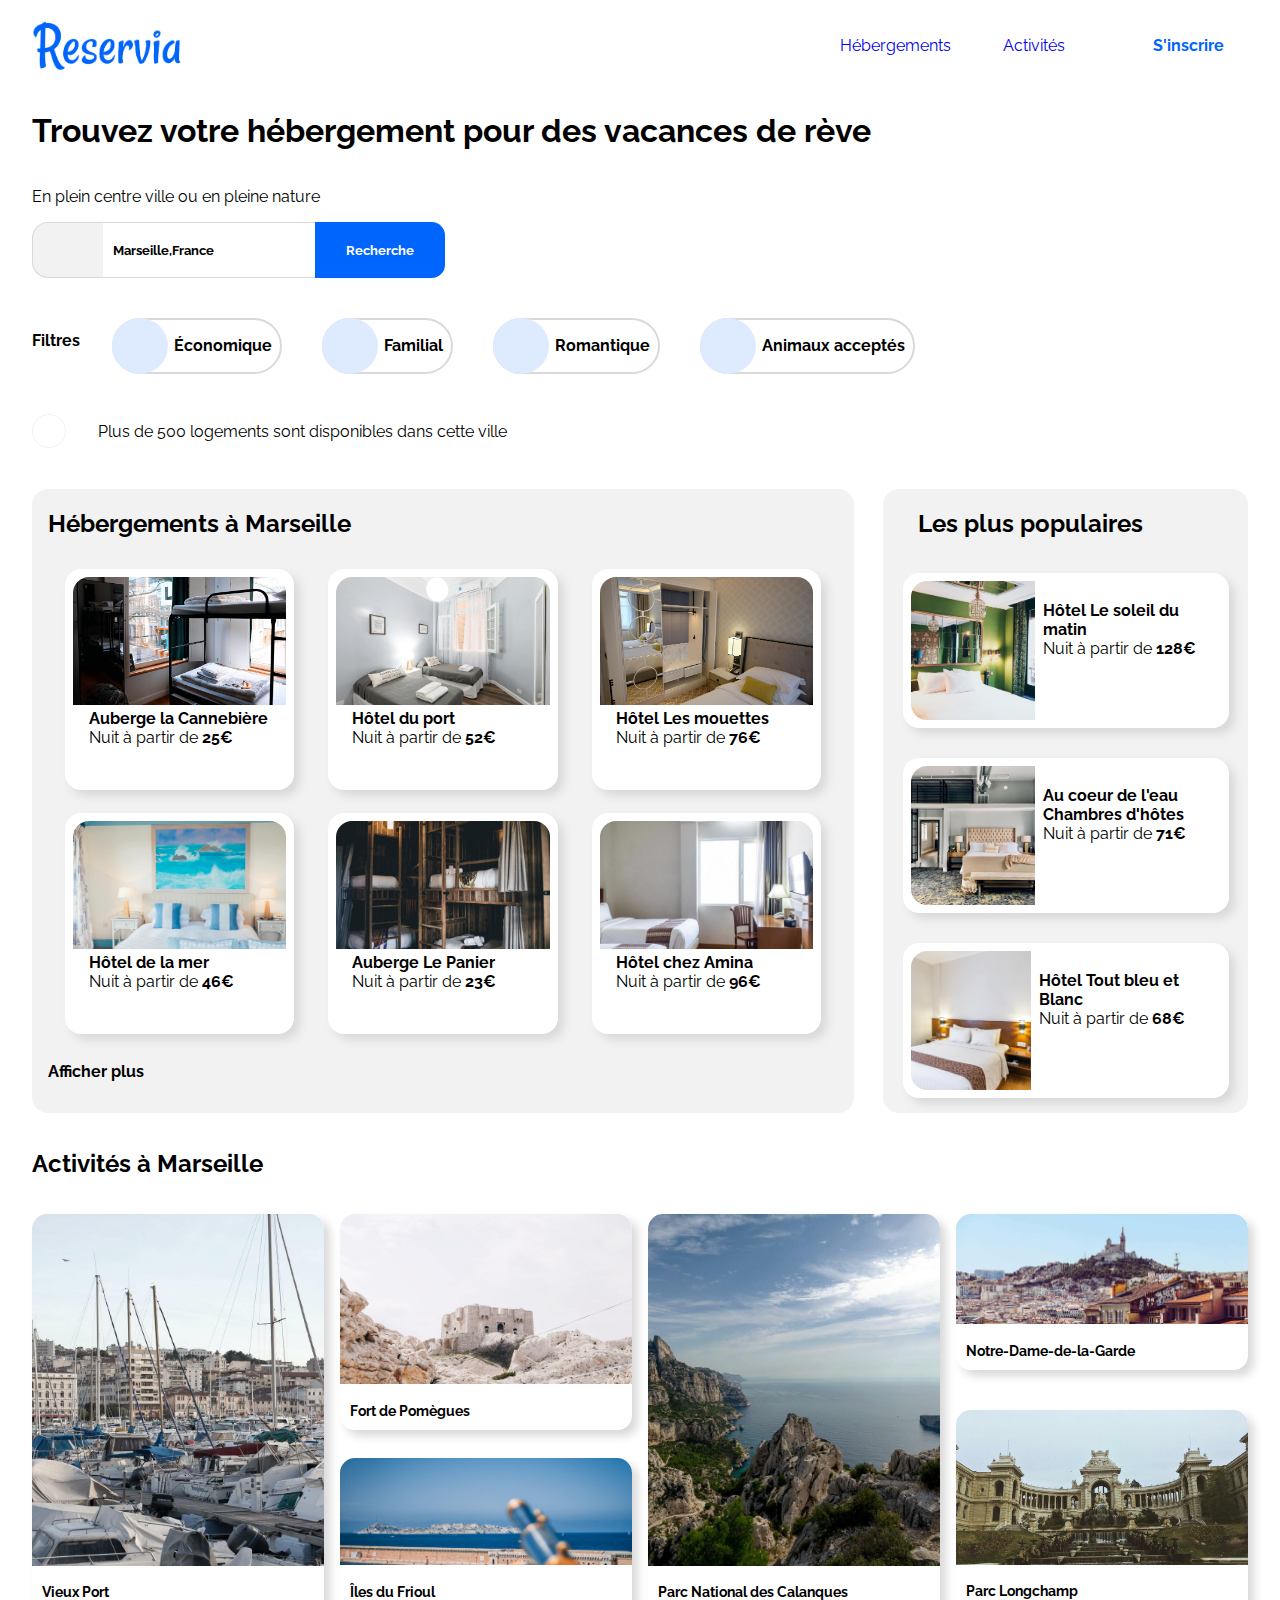
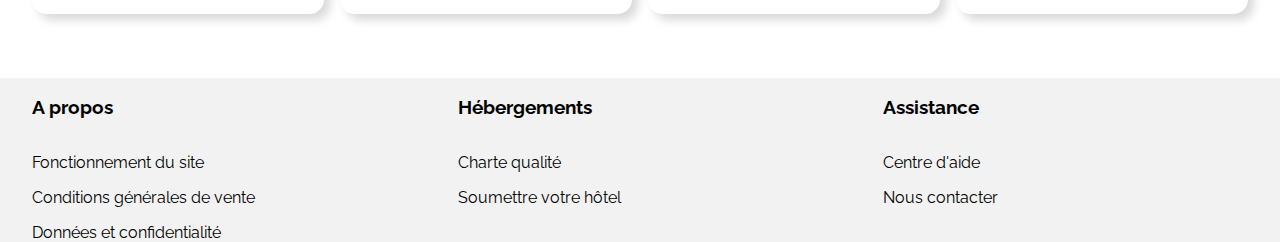
==== commit e631e7f2: "Modify html/css following W3C errors" ====
--- a/index.html
+++ b/index.html
@@ -16,13 +16,11 @@
             <img src="images/logo/Reservia@3x.png" alt="logo Reservia">
             <nav class="main-nav">
                 <ul class="main-nav-menu">
-                    <div class="navText">
-                        <li><a href="#hosts" id="text">Hébergements</a></li>
-                        <li><a href="#activities" id="text">Activités</a></li>   
-                    </div>
-                    <div class="suscribe-text">
-                        <li><a href="#" id="inscription">S'inscrire</a></li>
-                    </div> 
+                    <li><a href="#hosts" class="hover-text">Hébergements</a></li>
+                    <li><a href="#activities" class="hover-text">Activités</a></li>   
+                </ul>    
+                <ul class="suscribe-text">
+                    <li><a href="#" id="inscription">S'inscrire</a></li>
                 </ul>
             </nav>
         </div>
@@ -36,7 +34,7 @@
             </div>
             <input class="text-search" name="recherche" value="Marseille,France">
             <button class="research">
-                <span class="no-margin-text" id="ResearchText">
+                <span class="no-margin-text" id="research-text">
                     Recherche
                 </span>
                 <i class="fas fa-search"></i>
--- a/Style/style.css
+++ b/Style/style.css
@@ -31,13 +31,12 @@
 	display: flex;
 	align-items: center;
 	justify-content: space-between;
-	flex-wrap: wrap;
 }
 .container img {
 	width: 150px;
 	height: 75px;
 }
-.main-nav-menu{
+.main-nav{
     display: flex;
     flex-direction: row;
     padding: 20px 0 20px 20px;
@@ -47,7 +46,7 @@
     text-decoration: none;
     padding: 1.5em;    
 }
-#text:hover{
+.hover-text:hover{
     border-top: 3px solid #0065FC;
     color: #0065FC;
     padding-top: 33px;
--- a/Style/phone.css
+++ b/Style/phone.css
@@ -1,7 +1,7 @@
 @media screen and (max-width:769px)
 {
     
-#text:hover{
+.hover-text:hover{
     border-bottom: 3px solid #0065FC;
     border-top: none;
     color: #0065FC;
@@ -11,20 +11,20 @@
     width: 100px;
     height: 50px;
     position: absolute;
-    left : 15%;
+    left : 12%;
     top: 0;
 }
 .main-nav{
     width: 100%;
+    padding: 0;
+    flex-direction: column-reverse;
 }
 .main-nav-menu{
-    flex-direction: column-reverse;
+    display: flex;
+    justify-content: space-between;
     width: 100%;
     padding: 0;
-}
-.navText{
-    display: flex;
-    justify-content: space-around;
+    margin: 0;
 }
 .suscribe-text{
     text-align: end;
@@ -32,7 +32,10 @@
     
 /*filterMenu*/
 
-#ResearchText {
+.research {
+    width: 95px;
+}
+#research-text {
     display: none;
 }
 .fas.fa-search {
@@ -243,4 +246,10 @@
     width: 90%;
     height: 30em;    
 }
+.about {
+    width: 75%;
+}
+.our-hosts {
+    width: 75%;
+}
 }